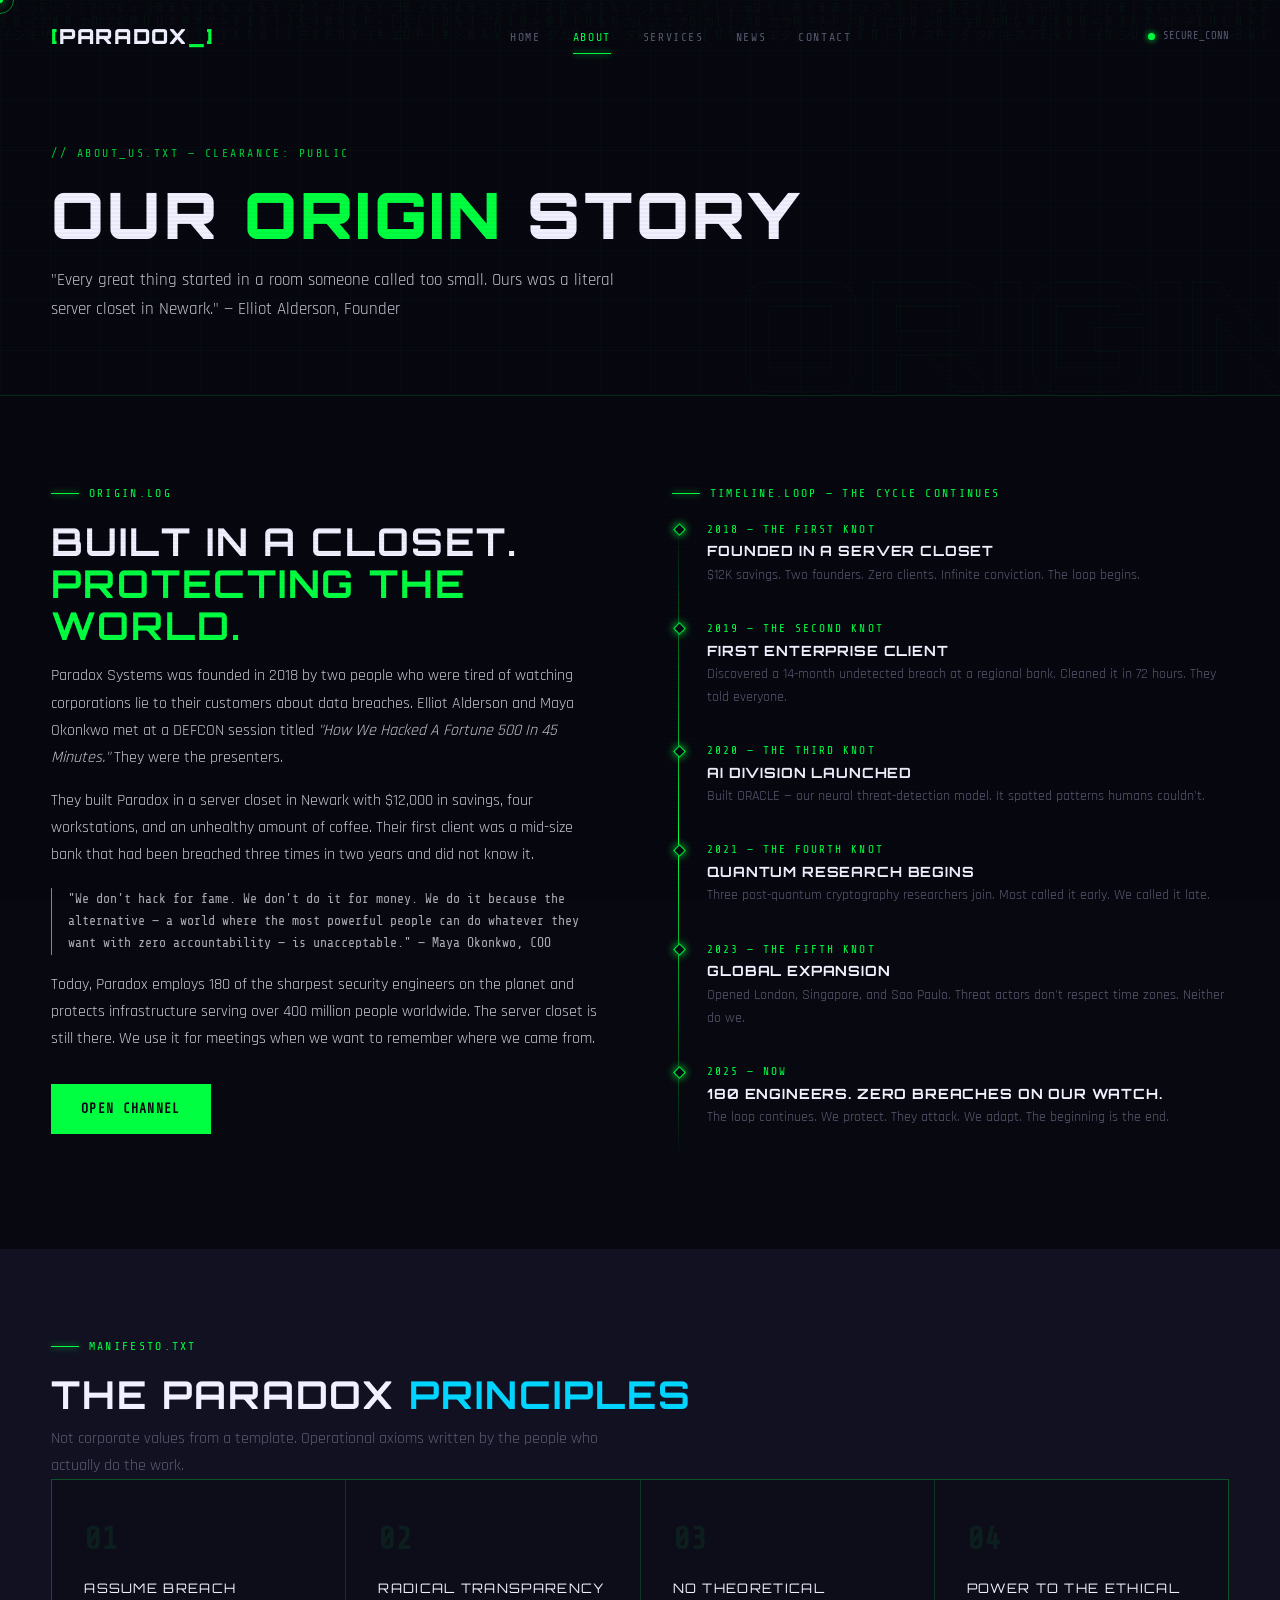
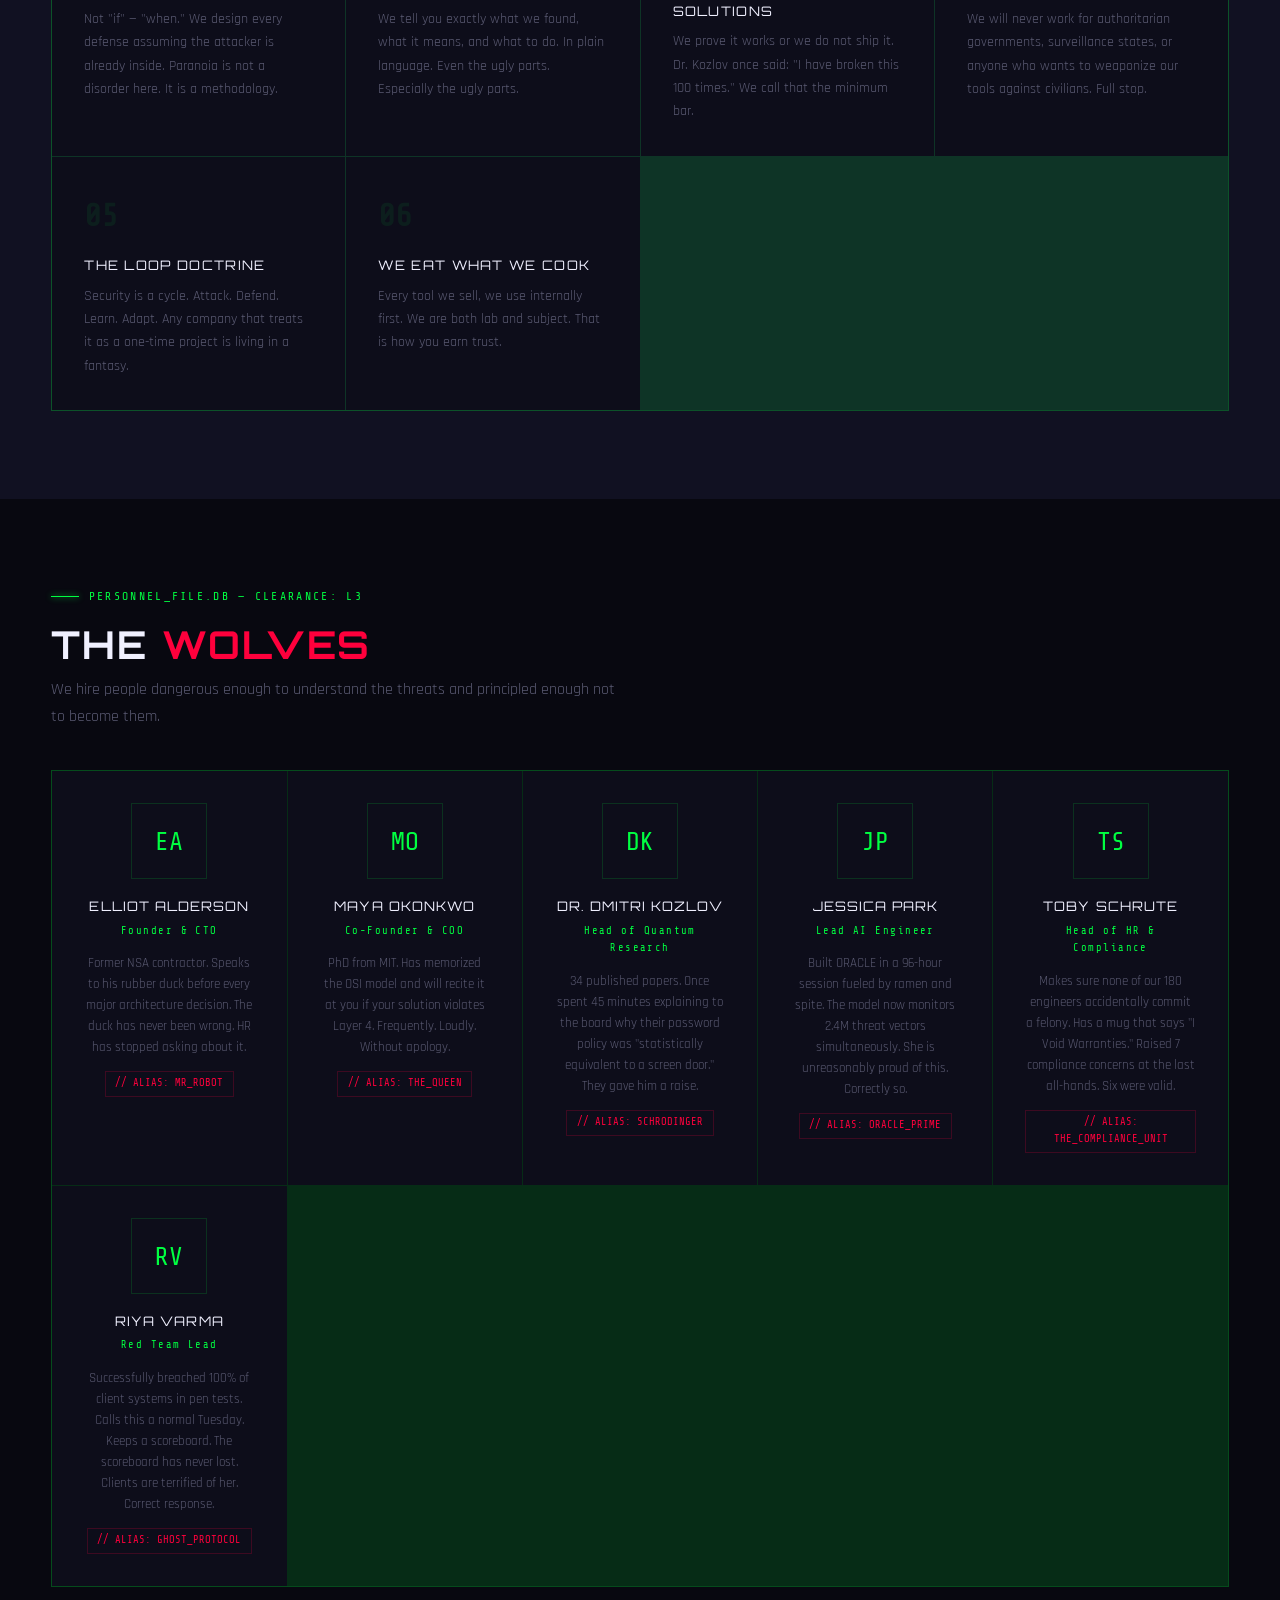
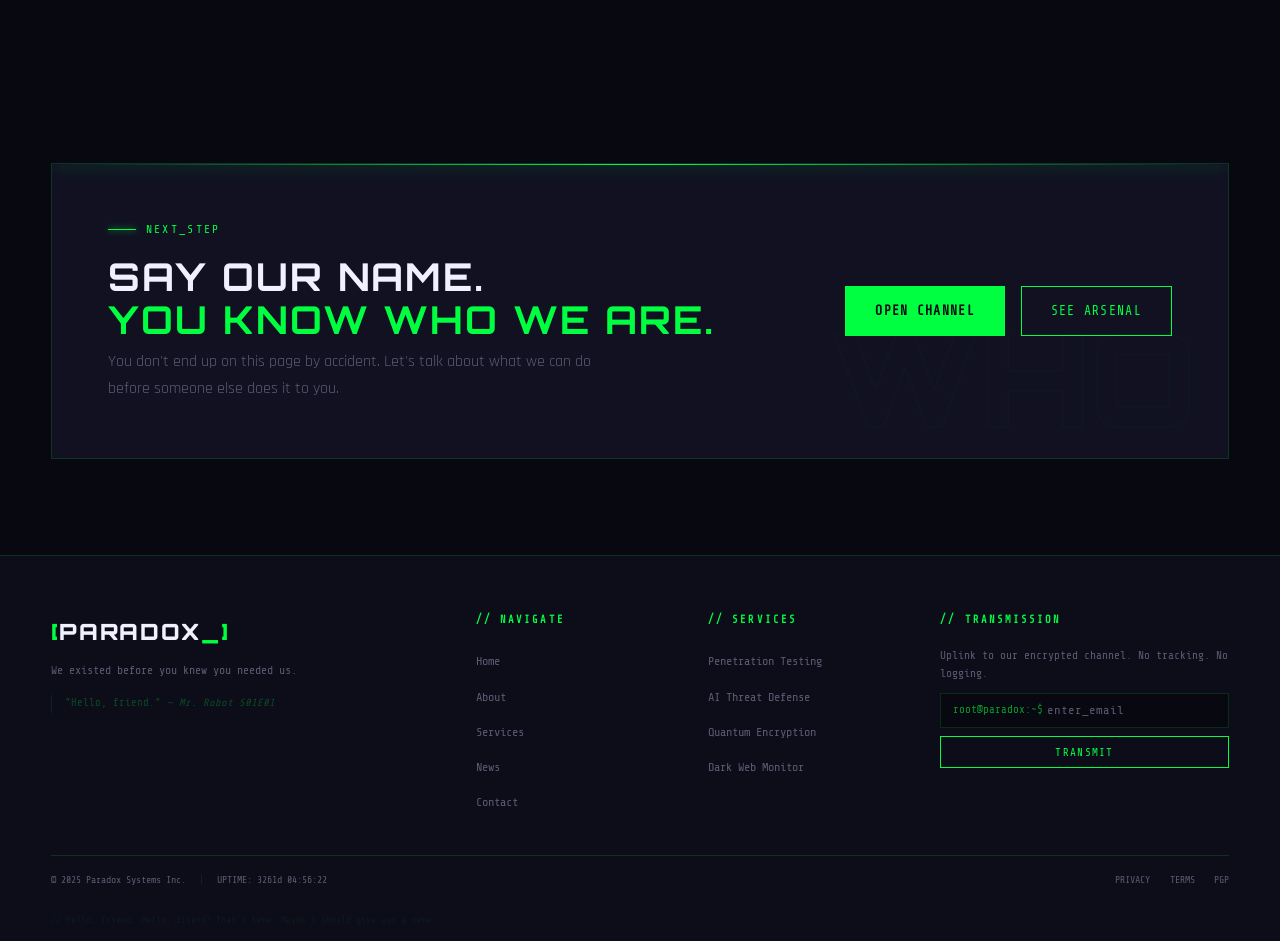
==== about.html @ 67f42bf9 "Paradox Systems website" ====
<!DOCTYPE html>
<html lang="en">
<head>
  <meta charset="UTF-8" />
  <meta name="viewport" content="width=device-width, initial-scale=1.0" />
  <title>About — Paradox Systems</title>
  <meta name="description" content="The story, values, and team behind Paradox Systems. Founded in a server closet. Now protecting the world." />
  <link rel="preconnect" href="https://fonts.googleapis.com" />
  <link href="https://fonts.googleapis.com/css2?family=Orbitron:wght@400;700;900&family=Share+Tech+Mono&family=Rajdhani:wght@300;400;500;600;700&display=swap" rel="stylesheet" />
  <link rel="stylesheet" href="css/style.css" />
  <link rel="icon" type="image/svg+xml" href="data:image/svg+xml,<svg xmlns='http://www.w3.org/2000/svg' viewBox='0 0 100 100'><rect width='100' height='100' fill='%23080810'/><text y='72' x='10' font-size='68' fill='%2300ff41' font-family='monospace'>_</text></svg>" />
</head>
<body>

<div class="scanlines" aria-hidden="true"></div>
<canvas id="matrix-canvas" aria-hidden="true"></canvas>
<div class="cursor-dot" id="cDot"></div>
<div class="cursor-ring" id="cRing"></div>

<nav id="navbar">
  <div class="container nav-wrap">
    <a href="index.html" class="nav-logo"><span class="br">[</span>PARADOX<span class="cur">_</span><span class="br">]</span></a>
    <button class="hamburger" id="ham" aria-label="Toggle nav" aria-expanded="false">
      <span class="ham-line"></span><span class="ham-line"></span><span class="ham-line"></span>
    </button>
    <ul class="nav-links" id="navLinks">
      <li><a href="index.html"    class="nav-link">Home</a></li>
      <li><a href="about.html"    class="nav-link active">About</a></li>
      <li><a href="products.html" class="nav-link">Services</a></li>
      <li><a href="news.html"     class="nav-link">News</a></li>
      <li><a href="contact.php"   class="nav-link">Contact</a></li>
    </ul>
    <div class="nav-status"><span class="status-dot"></span><span id="navStatus">SECURE_CONN</span></div>
  </div>
</nav>

<main>

<!-- PAGE HERO -->
<div class="page-hero" data-bg-text="ORIGIN">
  <div class="grid-bg"></div>
  <div class="container">
    <p class="eyebrow">// ABOUT_US.TXT &mdash; CLEARANCE: PUBLIC</p>
    <h1 style="color:var(--white);">OUR <span style="color:var(--green);">ORIGIN</span> STORY</h1>
    <p class="sub">"Every great thing started in a room someone called too small. Ours was a literal server closet in Newark." &mdash; Elliot Alderson, Founder</p>
  </div>
</div>

<!-- FOUNDING STORY + TIMELINE -->
<section>
  <div class="container">
    <div class="about-split">

      <div class="about-text reveal">
        <div class="section-tag">ORIGIN.LOG</div>
        <h2>Built In A Closet.<br><span style="color:var(--green);">Protecting The World.</span></h2>
        <p>Paradox Systems was founded in 2018 by two people who were tired of watching corporations lie to their customers about data breaches. Elliot Alderson and Maya Okonkwo met at a DEFCON session titled <em>"How We Hacked A Fortune 500 In 45 Minutes."</em> They were the presenters.</p>
        <p>They built Paradox in a server closet in Newark with $12,000 in savings, four workstations, and an unhealthy amount of coffee. Their first client was a mid-size bank that had been breached three times in two years and did not know it.</p>
        <p class="pullquote">"We don't hack for fame. We don't do it for money. We do it because the alternative &mdash; a world where the most powerful people can do whatever they want with zero accountability &mdash; is unacceptable." &mdash; Maya Okonkwo, COO</p>
        <p>Today, Paradox employs 180 of the sharpest security engineers on the planet and protects infrastructure serving over 400 million people worldwide. The server closet is still there. We use it for meetings when we want to remember where we came from.</p>
        <a href="contact.php" class="btn btn-filled" style="margin-top:1rem;">OPEN CHANNEL</a>
      </div>

      <!-- Dark-inspired timeline -->
      <div class="reveal d2">
        <div class="section-tag">TIMELINE.LOOP &mdash; THE CYCLE CONTINUES</div>
        <div class="timeline">
          <div class="tl-item">
            <div class="tl-year">2018 &mdash; THE FIRST KNOT</div>
            <h4>FOUNDED IN A SERVER CLOSET</h4>
            <p>$12K savings. Two founders. Zero clients. Infinite conviction. The loop begins.</p>
          </div>
          <div class="tl-item">
            <div class="tl-year">2019 &mdash; THE SECOND KNOT</div>
            <h4>FIRST ENTERPRISE CLIENT</h4>
            <p>Discovered a 14-month undetected breach at a regional bank. Cleaned it in 72 hours. They told everyone.</p>
          </div>
          <div class="tl-item">
            <div class="tl-year">2020 &mdash; THE THIRD KNOT</div>
            <h4>AI DIVISION LAUNCHED</h4>
            <p>Built ORACLE — our neural threat-detection model. It spotted patterns humans couldn't.</p>
          </div>
          <div class="tl-item">
            <div class="tl-year">2021 &mdash; THE FOURTH KNOT</div>
            <h4>QUANTUM RESEARCH BEGINS</h4>
            <p>Three post-quantum cryptography researchers join. Most called it early. We called it late.</p>
          </div>
          <div class="tl-item">
            <div class="tl-year">2023 &mdash; THE FIFTH KNOT</div>
            <h4>GLOBAL EXPANSION</h4>
            <p>Opened London, Singapore, and Sao Paulo. Threat actors don't respect time zones. Neither do we.</p>
          </div>
          <div class="tl-item">
            <div class="tl-year">2025 &mdash; NOW</div>
            <h4>180 ENGINEERS. ZERO BREACHES ON OUR WATCH.</h4>
            <p>The loop continues. We protect. They attack. We adapt. The beginning is the end.</p>
          </div>
        </div>
      </div>

    </div>
  </div>
</section>

<!-- VALUES / MANIFESTO -->
<section style="background:var(--surface);">
  <div class="container">
    <div class="section-tag reveal">MANIFESTO.TXT</div>
    <h2 class="reveal d1" style="color:var(--white);margin-bottom:.6rem;">The Paradox <span style="color:var(--cyan);">Principles</span></h2>
    <p class="reveal d2" style="color:var(--text-dim);max-width:560px;margin-bottom:0;">Not corporate values from a template. Operational axioms written by the people who actually do the work.</p>
    <div class="vals-grid reveal d2">
      <div class="val-item"><div class="val-num">01</div><div class="val-title">ASSUME BREACH</div><p>Not "if" — "when." We design every defense assuming the attacker is already inside. Paranoia is not a disorder here. It is a methodology.</p></div>
      <div class="val-item"><div class="val-num">02</div><div class="val-title">RADICAL TRANSPARENCY</div><p>We tell you exactly what we found, what it means, and what to do. In plain language. Even the ugly parts. Especially the ugly parts.</p></div>
      <div class="val-item"><div class="val-num">03</div><div class="val-title">NO THEORETICAL SOLUTIONS</div><p>We prove it works or we do not ship it. Dr. Kozlov once said: "I have broken this 100 times." We call that the minimum bar.</p></div>
      <div class="val-item"><div class="val-num">04</div><div class="val-title">POWER TO THE ETHICAL</div><p>We will never work for authoritarian governments, surveillance states, or anyone who wants to weaponize our tools against civilians. Full stop.</p></div>
      <div class="val-item"><div class="val-num">05</div><div class="val-title">THE LOOP DOCTRINE</div><p>Security is a cycle. Attack. Defend. Learn. Adapt. Any company that treats it as a one-time project is living in a fantasy.</p></div>
      <div class="val-item"><div class="val-num">06</div><div class="val-title">WE EAT WHAT WE COOK</div><p>Every tool we sell, we use internally first. We are both lab and subject. That is how you earn trust.</p></div>
    </div>
  </div>
</section>

<!-- TEAM — Big Bang Theory + The Office bios -->
<section>
  <div class="container">
    <div class="section-tag reveal">PERSONNEL_FILE.DB &mdash; CLEARANCE: L3</div>
    <h2 class="reveal d1" style="color:var(--white);margin-bottom:.7rem;">The <span style="color:var(--red);">Wolves</span></h2>
    <p class="reveal d2" style="color:var(--text-dim);max-width:580px;margin-bottom:2.5rem;">We hire people dangerous enough to understand the threats and principled enough not to become them.</p>
    <div class="team-grid reveal d2">
      <div class="team-card">
        <div class="team-av">EA</div>
        <div class="team-name">ELLIOT ALDERSON</div>
        <div class="team-role">Founder &amp; CTO</div>
        <p class="team-bio">Former NSA contractor. Speaks to his rubber duck before every major architecture decision. The duck has never been wrong. HR has stopped asking about it.</p>
        <span class="team-tag">// ALIAS: MR_ROBOT</span>
      </div>
      <div class="team-card">
        <div class="team-av">MO</div>
        <div class="team-name">MAYA OKONKWO</div>
        <div class="team-role">Co-Founder &amp; COO</div>
        <p class="team-bio">PhD from MIT. Has memorized the OSI model and will recite it at you if your solution violates Layer 4. Frequently. Loudly. Without apology.</p>
        <span class="team-tag">// ALIAS: THE_QUEEN</span>
      </div>
      <div class="team-card">
        <div class="team-av">DK</div>
        <div class="team-name">DR. DMITRI KOZLOV</div>
        <div class="team-role">Head of Quantum Research</div>
        <p class="team-bio">34 published papers. Once spent 45 minutes explaining to the board why their password policy was "statistically equivalent to a screen door." They gave him a raise.</p>
        <span class="team-tag">// ALIAS: SCHRODINGER</span>
      </div>
      <div class="team-card">
        <div class="team-av">JP</div>
        <div class="team-name">JESSICA PARK</div>
        <div class="team-role">Lead AI Engineer</div>
        <p class="team-bio">Built ORACLE in a 96-hour session fueled by ramen and spite. The model now monitors 2.4M threat vectors simultaneously. She is unreasonably proud of this. Correctly so.</p>
        <span class="team-tag">// ALIAS: ORACLE_PRIME</span>
      </div>
      <div class="team-card">
        <div class="team-av">TS</div>
        <div class="team-name">TOBY SCHRUTE</div>
        <div class="team-role">Head of HR &amp; Compliance</div>
        <p class="team-bio">Makes sure none of our 180 engineers accidentally commit a felony. Has a mug that says "I Void Warranties." Raised 7 compliance concerns at the last all-hands. Six were valid.</p>
        <span class="team-tag">// ALIAS: THE_COMPLIANCE_UNIT</span>
      </div>
      <div class="team-card">
        <div class="team-av">RV</div>
        <div class="team-name">RIYA VARMA</div>
        <div class="team-role">Red Team Lead</div>
        <p class="team-bio">Successfully breached 100% of client systems in pen tests. Calls this a normal Tuesday. Keeps a scoreboard. The scoreboard has never lost. Clients are terrified of her. Correct response.</p>
        <span class="team-tag">// ALIAS: GHOST_PROTOCOL</span>
      </div>
    </div>
  </div>
</section>

<!-- CTA -->
<section style="padding-bottom:6rem;">
  <div class="container">
    <div class="cta-box reveal" data-code="WHO">
      <div>
        <div class="section-tag">NEXT_STEP</div>
        <h2 style="color:var(--white);">SAY OUR NAME.<br><span style="color:var(--green);">YOU KNOW WHO WE ARE.</span></h2>
        <p>You don't end up on this page by accident. Let's talk about what we can do before someone else does it to you.</p>
      </div>
      <div class="cta-actions">
        <a href="contact.php"   class="btn btn-filled">OPEN CHANNEL</a>
        <a href="products.html" class="btn btn-green">SEE ARSENAL</a>
      </div>
    </div>
  </div>
</section>

</main>

<footer>
  <div class="container">
    <div class="footer-grid">
      <div>
        <div class="footer-logo"><span class="br">[</span>PARADOX<span class="cur">_</span><span class="br">]</span></div>
        <p class="footer-tagline">We existed before you knew you needed us.</p>
        <p class="footer-quote">"Hello, friend." <em>— Mr. Robot S01E01</em></p>
      </div>
      <div class="f-col"><h5>// Navigate</h5><ul><li><a href="index.html">Home</a></li><li><a href="about.html">About</a></li><li><a href="products.html">Services</a></li><li><a href="news.html">News</a></li><li><a href="contact.php">Contact</a></li></ul></div>
      <div class="f-col"><h5>// Services</h5><ul><li><a href="products.html">Penetration Testing</a></li><li><a href="products.html">AI Threat Defense</a></li><li><a href="products.html">Quantum Encryption</a></li><li><a href="products.html">Dark Web Monitor</a></li></ul></div>
      <div class="f-col">
        <h5>// Transmission</h5>
        <p class="f-sub">Uplink to our encrypted channel. No tracking. No logging.</p>
        <div class="f-email-row">
          <div class="f-input-wrap"><span class="f-prefix">root@paradox:~$</span><input type="email" placeholder="enter_email" aria-label="Newsletter" /></div>
          <button class="f-btn" type="button">TRANSMIT</button>
        </div>
      </div>
    </div>
    <div class="footer-bottom">
      <div class="f-copy"><span>&copy; 2025 Paradox Systems Inc.</span><span class="f-sep">|</span><span id="uptime">UPTIME: CALCULATING...</span></div>
      <div class="f-links"><a href="#">PRIVACY</a><a href="#">TERMS</a><a href="#">PGP</a></div>
    </div>
    <div class="f-easter" id="easter">// Hello, friend. Hello, friend? That's lame. Maybe I should give you a name.</div>
  </div>
</footer>

<script src="js/main.js" defer></script>
</body>
</html>
---- css/style.css ----
/* ============================================================
   PARADOX SYSTEMS - Dark Terminal Theme
   ============================================================ */

@import url('https://fonts.googleapis.com/css2?family=Orbitron:wght@400;700;900&family=Share+Tech+Mono&family=Rajdhani:wght@300;400;500;600;700&display=swap');

:root {
  --bg:        #080810;
  --bg2:       #0d0d1a;
  --surface:   #111122;
  --border:    rgba(0,255,65,0.15);
  --green:     #00ff41;
  --green-dim: rgba(0,255,65,0.12);
  --cyan:      #00d4ff;
  --red:       #ff003c;
  --gold:      #ffd700;
  --text:      #c8c8d4;
  --text-dim:  #5a5a72;
  --white:     #f0f0ff;
  --font-head: 'Orbitron', monospace;
  --font-mono: 'Share Tech Mono', monospace;
  --font-body: 'Rajdhani', sans-serif;
  --trans: 0.3s ease;
}

*, *::before, *::after { box-sizing: border-box; margin: 0; padding: 0; }
html { scroll-behavior: smooth; }

body {
  font-family: var(--font-body);
  background: var(--bg);
  color: var(--text);
  line-height: 1.7;
  overflow-x: hidden;
  cursor: none;
}

a { color: inherit; text-decoration: none; }
ul { list-style: none; }
img { display: block; max-width: 100%; }

/* ── CUSTOM CURSOR ── */
.cursor-dot {
  position: fixed; width: 6px; height: 6px;
  background: var(--green); border-radius: 50%;
  pointer-events: none; z-index: 9999;
  transform: translate(-50%,-50%);
  box-shadow: 0 0 10px var(--green);
  transition: opacity 0.2s;
}
.cursor-ring {
  position: fixed; width: 28px; height: 28px;
  border: 1px solid rgba(0,255,65,0.5);
  border-radius: 50%; pointer-events: none; z-index: 9998;
  transform: translate(-50%,-50%);
  transition: width 0.2s, height 0.2s;
}
@media (max-width: 768px) {
  body { cursor: auto; }
  .cursor-dot, .cursor-ring { display: none; }
}

/* ── MATRIX CANVAS ── */
#matrix-canvas {
  position: fixed; inset: 0;
  z-index: 0; opacity: 0.04;
  pointer-events: none;
}

/* ── SCANLINES ── */
.scanlines {
  position: fixed; inset: 0; z-index: 9990;
  pointer-events: none;
  background: repeating-linear-gradient(
    0deg, transparent, transparent 2px,
    rgba(0,0,0,0.03) 2px, rgba(0,0,0,0.03) 4px
  );
}

/* ── ALL CONTENT ABOVE CANVAS ── */
nav, main, footer { position: relative; z-index: 1; }

/* ── TYPOGRAPHY ── */
h1, h2, h3, h4 { font-family: var(--font-head); text-transform: uppercase; line-height: 1.1; letter-spacing: 0.05em; }
h1 { font-size: clamp(2rem, 5vw, 4.2rem); font-weight: 900; }
h2 { font-size: clamp(1.5rem, 3vw, 2.6rem); font-weight: 700; }
h3 { font-size: clamp(1rem, 2vw, 1.5rem); font-weight: 600; }

.mono { font-family: var(--font-mono); }

/* ── UTILITY ── */
.container { width: min(1180px, 92%); margin: 0 auto; }

.section-tag {
  font-family: var(--font-mono); font-size: 0.72rem;
  color: var(--green); letter-spacing: 0.2em;
  display: flex; align-items: center; gap: 0.6rem;
  margin-bottom: 1rem;
}
.section-tag::before {
  content: ''; display: inline-block;
  width: 28px; height: 1px;
  background: var(--green); box-shadow: 0 0 6px var(--green);
}

.reveal { opacity: 0; transform: translateY(28px); transition: opacity 0.6s ease, transform 0.6s ease; }
.reveal.show { opacity: 1; transform: translateY(0); }
.d1 { transition-delay: 0.1s; }
.d2 { transition-delay: 0.2s; }
.d3 { transition-delay: 0.3s; }
.d4 { transition-delay: 0.4s; }

.blink { animation: blink 1s step-end infinite; }
@keyframes blink { 0%,100%{opacity:1} 50%{opacity:0} }

/* ── BUTTONS ── */
.btn {
  display: inline-flex; align-items: center; gap: 0.5rem;
  font-family: var(--font-mono); font-size: 0.82rem;
  letter-spacing: 0.1em; text-transform: uppercase;
  padding: 0.8rem 1.8rem; border: 1px solid;
  cursor: none; transition: var(--trans); position: relative;
}
.btn-green { color: var(--green); border-color: var(--green); }
.btn-green:hover { background: var(--green-dim); box-shadow: 0 0 20px rgba(0,255,65,0.2); }
.btn-filled { background: var(--green); color: var(--bg); border-color: var(--green); font-weight: 700; }
.btn-filled:hover { background: transparent; color: var(--green); box-shadow: 0 0 20px rgba(0,255,65,0.3); }
.btn-red { color: var(--red); border-color: var(--red); }
.btn-red:hover { background: rgba(255,0,60,0.08); box-shadow: 0 0 20px rgba(255,0,60,0.2); }
.btn-ghost { color: var(--text); border-color: rgba(255,255,255,0.15); }
.btn-ghost:hover { border-color: var(--text); color: var(--white); }

/* ── CARDS ── */
.card {
  background: var(--surface); border: 1px solid var(--border);
  transition: border-color var(--trans), transform var(--trans), box-shadow var(--trans);
  position: relative;
}
.card::before {
  content: ''; position: absolute; top: 0; left: 0; right: 0; height: 1px;
  background: var(--green); opacity: 0; transition: opacity var(--trans);
  box-shadow: 0 0 10px var(--green);
}
.card:hover { border-color: rgba(0,255,65,0.35); transform: translateY(-3px); box-shadow: 0 0 25px rgba(0,255,65,0.07); }
.card:hover::before { opacity: 1; }

/* ── TERMINAL BOX ── */
.terminal {
  background: var(--bg2); border: 1px solid var(--border);
  font-family: var(--font-mono); padding: 1.4rem;
}
.terminal-bar {
  display: flex; align-items: center; gap: 0.5rem;
  padding-bottom: 0.8rem; margin-bottom: 0.8rem;
  border-bottom: 1px solid var(--border);
}
.t-dot { width: 10px; height: 10px; border-radius: 50%; }
.t-dot.r { background: #ff5f56; }
.t-dot.y { background: #ffbd2e; }
.t-dot.g { background: #27c93f; }
.t-title { font-size: 0.7rem; color: var(--text-dim); letter-spacing: 0.12em; margin-left: 0.3rem; }
.t-line { display: flex; gap: 0.5rem; margin-bottom: 0.35rem; font-size: 0.78rem; line-height: 1.5; }
.t-prompt { color: var(--green); flex-shrink: 0; }
.t-cmd { color: var(--cyan); }
.t-out { color: var(--text-dim); }
.t-ok  { color: var(--green); }
.t-err { color: var(--red); }

/* ============================================================
   NAVIGATION
   ============================================================ */
#navbar {
  position: fixed; top: 0; left: 0; right: 0; z-index: 1000;
  padding: 1.2rem 0;
  transition: background var(--trans), border-color var(--trans), padding var(--trans);
  border-bottom: 1px solid transparent;
}
#navbar.scrolled {
  background: rgba(8,8,16,0.96); backdrop-filter: blur(14px);
  border-bottom-color: var(--border); padding: 0.75rem 0;
}

.nav-wrap {
  display: flex; align-items: center;
  justify-content: space-between; gap: 1.5rem;
}

.nav-logo {
  font-family: var(--font-head); font-size: 1.3rem;
  font-weight: 900; color: var(--white); letter-spacing: 0.08em;
  flex-shrink: 0;
}
.nav-logo .br { color: var(--green); }
.nav-logo .cur { color: var(--green); animation: blink 1s step-end infinite; }

.nav-links {
  display: flex; align-items: center; gap: 0;
}
.nav-link {
  font-family: var(--font-mono); font-size: 0.72rem;
  color: var(--text-dim); padding: 0.5rem 1rem;
  letter-spacing: 0.14em; text-transform: uppercase;
  transition: color var(--trans); position: relative;
}
.nav-link:hover, .nav-link.active { color: var(--green); }
.nav-link.active::after {
  content: ''; position: absolute; bottom: -2px; left: 1rem; right: 1rem;
  height: 1px; background: var(--green); box-shadow: 0 0 6px var(--green);
}

.nav-status {
  display: flex; align-items: center; gap: 0.5rem;
  font-family: var(--font-mono); font-size: 0.65rem; color: var(--text-dim);
}
.status-dot {
  width: 7px; height: 7px; border-radius: 50%;
  background: var(--green); box-shadow: 0 0 6px var(--green);
  animation: pulse 2s ease-in-out infinite;
}
@keyframes pulse { 0%,100%{ opacity:1; } 50%{ opacity:0.3; } }

.hamburger {
  display: none; flex-direction: column; gap: 5px;
  background: none; border: none; cursor: pointer; padding: 4px;
}
.ham-line { display: block; width: 22px; height: 1px; background: var(--green); }

@media (max-width: 860px) {
  .hamburger { display: flex; }
  .nav-status { display: none; }
  .nav-links {
    display: none; position: absolute; top: 100%; left: 0; right: 0;
    flex-direction: column; align-items: flex-start;
    background: rgba(8,8,16,0.98);
    border-bottom: 1px solid var(--border); padding: 0.5rem 0 1rem;
  }
  .nav-links.open { display: flex; }
  .nav-link { padding: 0.85rem 5%; width: 100%; }
}

/* ============================================================
   PAGE HERO (inner pages)
   ============================================================ */
.page-hero {
  padding: 9rem 0 4.5rem; position: relative;
  border-bottom: 1px solid var(--border);
  overflow: hidden;
}
.page-hero::after {
  content: attr(data-bg-text);
  position: absolute; right: -2rem; bottom: -1rem;
  font-family: var(--font-head); font-size: 12vw; font-weight: 900;
  color: transparent; -webkit-text-stroke: 1px rgba(0,255,65,0.04);
  pointer-events: none; line-height: 1; white-space: nowrap;
}
.page-hero .eyebrow {
  font-family: var(--font-mono); font-size: 0.72rem;
  color: var(--green); letter-spacing: 0.22em;
  margin-bottom: 1rem; opacity: 0.8;
}
.page-hero h1 { color: var(--white); margin-bottom: 1rem; }
.page-hero .sub { color: var(--text); max-width: 580px; font-size: 1.05rem; }

/* Grid background for pages */
.grid-bg {
  position: absolute; inset: 0;
  background-image:
    linear-gradient(rgba(0,255,65,0.025) 1px, transparent 1px),
    linear-gradient(90deg, rgba(0,255,65,0.025) 1px, transparent 1px);
  background-size: 50px 50px;
  pointer-events: none; z-index: 0;
}
.page-hero .container { position: relative; z-index: 1; }

section { padding: 5.5rem 0; }

/* ============================================================
   HOME HERO
   ============================================================ */
.home-hero {
  min-height: 100vh; display: flex; align-items: center;
  position: relative; overflow: hidden; padding-top: 80px;
}
.home-hero .grid-bg {
  animation: grid-move 25s linear infinite;
}
@keyframes grid-move { from { transform: translateY(0); } to { transform: translateY(50px); } }
.home-hero .vignette {
  position: absolute; inset: 0;
  background: radial-gradient(ellipse at 65% 50%, transparent 35%, var(--bg) 80%);
  z-index: 0;
}
.hero-content { position: relative; z-index: 1; max-width: 760px; }

.hero-prompt {
  font-family: var(--font-mono); font-size: 0.82rem;
  color: var(--text-dim); margin-bottom: 1.6rem;
  display: flex; flex-wrap: wrap; gap: 0.3rem; align-items: center;
}
.hero-prompt .u { color: var(--cyan); }
.hero-prompt .h { color: #7b2fff; }
.hero-prompt .d { color: var(--gold); }
.hero-prompt .cmd { color: var(--green); }

.hero-h1 { color: var(--white); margin-bottom: 1.2rem; }
.hero-h1 .green { color: var(--green); text-shadow: 0 0 30px rgba(0,255,65,0.3); }
.hero-h1 .red   { color: var(--red);   text-shadow: 0 0 30px rgba(255,0,60,0.3); }

.hero-sub {
  font-size: 1.1rem; color: var(--text); max-width: 560px;
  margin-bottom: 2.2rem; line-height: 1.75;
}
.hero-actions { display: flex; gap: 1rem; flex-wrap: wrap; margin-bottom: 2.5rem; }

/* Stats strip below hero actions */
.hero-stats {
  display: grid; grid-template-columns: repeat(4,1fr);
  gap: 1px; background: var(--border);
  border: 1px solid var(--border); max-width: 500px;
}
.h-stat {
  background: var(--bg2); padding: 1rem; text-align: center;
}
.h-stat .num {
  font-family: var(--font-mono); font-size: 1.6rem;
  color: var(--green); display: block;
  text-shadow: 0 0 15px rgba(0,255,65,0.3);
}
.h-stat .lbl { font-size: 0.65rem; color: var(--text-dim); letter-spacing: 0.1em; text-transform: uppercase; margin-top: 0.2rem; }

.scroll-hint {
  position: absolute; bottom: 2rem; left: 50%;
  transform: translateX(-50%); z-index: 1;
  font-family: var(--font-mono); font-size: 0.62rem; color: var(--text-dim);
  letter-spacing: 0.18em; display: flex; flex-direction: column; align-items: center; gap: 0.4rem;
  animation: bob 2.5s ease-in-out infinite;
}
.scroll-hint svg { width: 14px; opacity: 0.3; }
@keyframes bob { 0%,100%{ transform: translateX(-50%) translateY(0); } 50%{ transform: translateX(-50%) translateY(8px); } }

/* ── MARQUEE STRIP ── */
.marquee-strip {
  background: var(--surface); border-top: 1px solid var(--border);
  border-bottom: 1px solid var(--border); padding: 0.9rem 0; overflow: hidden;
}
.marquee-track {
  display: flex; gap: 3rem; animation: marquee 22s linear infinite; white-space: nowrap;
}
.m-item { font-family: var(--font-mono); font-size: 0.68rem; color: var(--text-dim); letter-spacing: 0.18em; flex-shrink: 0; }
.m-dot  { color: var(--gold); opacity: 0.4; flex-shrink: 0; }
@keyframes marquee { from { transform: translateX(0); } to { transform: translateX(-50%); } }

/* ── FEATURE GRID ── */
.feat-grid {
  display: grid; grid-template-columns: repeat(auto-fill, minmax(280px,1fr));
  gap: 1px; background: var(--border); border: 1px solid var(--border);
}
.feat-item {
  background: var(--bg2); padding: 2rem;
  transition: background var(--trans);
}
.feat-item:hover { background: var(--surface); }
.feat-num { font-family: var(--font-mono); font-size: 1.4rem; color: var(--green); margin-bottom: 1rem; }
.feat-item h3 { font-size: 0.9rem; color: var(--white); margin-bottom: 0.6rem; }
.feat-item p  { font-size: 0.88rem; color: var(--text-dim); line-height: 1.65; }
.feat-more {
  display: inline-flex; align-items: center; gap: 0.3rem;
  margin-top: 1rem; font-family: var(--font-mono); font-size: 0.7rem;
  color: var(--green); letter-spacing: 0.1em; text-transform: uppercase;
  transition: gap var(--trans);
}
.feat-item:hover .feat-more { gap: 0.6rem; }
.feat-more::after { content: '>>'; }

/* ── NUMBERS STRIP ── */
.nums-strip {
  display: grid; grid-template-columns: repeat(4,1fr);
  gap: 1px; background: var(--border); border: 1px solid var(--border);
}
.num-item { background: var(--bg2); padding: 1.8rem; text-align: center; }
.num-item .big { font-family: var(--font-mono); font-size: 2.2rem; display: block; }
.num-item .lbl { font-size: 0.7rem; color: var(--text-dim); letter-spacing: 0.1em; text-transform: uppercase; margin-top: 0.3rem; }

/* ── CTA BOX ── */
.cta-box {
  background: var(--surface); border: 1px solid var(--border);
  padding: 3.5rem; display: flex; align-items: center;
  justify-content: space-between; gap: 2rem;
  position: relative; overflow: hidden;
}
.cta-box::before {
  content: ''; position: absolute; top: 0; left: 0; right: 0; height: 1px;
  background: linear-gradient(90deg, transparent, var(--green), transparent);
  box-shadow: 0 0 16px var(--green);
}
.cta-box::after {
  content: attr(data-code);
  position: absolute; right: 2rem; bottom: 1rem;
  font-family: var(--font-head); font-size: 8rem; font-weight: 900;
  color: transparent; -webkit-text-stroke: 1px rgba(0,255,65,0.04);
  pointer-events: none; line-height: 1;
}
.cta-box h2 { color: var(--white); margin-bottom: 0.5rem; }
.cta-box p  { color: var(--text-dim); max-width: 500px; }
.cta-actions { display: flex; gap: 1rem; flex-wrap: wrap; flex-shrink: 0; }

/* ============================================================
   ABOUT PAGE
   ============================================================ */
.about-split { display: grid; grid-template-columns: 1fr 1fr; gap: 4rem; align-items: start; }
.about-text h2 { color: var(--white); margin-bottom: 1rem; }
.about-text p  { color: var(--text); margin-bottom: 1rem; }
.pullquote {
  font-family: var(--font-mono); font-size: 0.82rem;
  color: var(--green); border-left: 1px solid var(--green);
  padding-left: 1rem; margin: 1.2rem 0; line-height: 1.7; opacity: 0.85;
}

/* Timeline */
.timeline { padding-left: 2.2rem; position: relative; }
.timeline::before {
  content: ''; position: absolute; left: 6px; top: 0; bottom: 0;
  width: 1px; background: linear-gradient(to bottom, transparent, var(--green), transparent);
}
.tl-item { padding-bottom: 2rem; position: relative; }
.tl-item::before {
  content: ''; position: absolute; left: -2rem; top: 0.35rem;
  width: 9px; height: 9px; border: 1px solid var(--green);
  transform: rotate(45deg); background: var(--bg); box-shadow: 0 0 8px var(--green);
}
.tl-year  { font-family: var(--font-mono); font-size: 0.7rem; color: var(--green); letter-spacing: 0.18em; margin-bottom: 0.3rem; }
.tl-item h4 { color: var(--white); font-size: 0.88rem; letter-spacing: 0.06em; margin-bottom: 0.3rem; }
.tl-item p  { color: var(--text-dim); font-size: 0.85rem; }

/* Values grid */
.vals-grid {
  display: grid; grid-template-columns: repeat(auto-fill, minmax(240px,1fr));
  gap: 1px; background: var(--border); border: 1px solid var(--border);
}
.val-item { background: var(--bg2); padding: 2rem; transition: background var(--trans); }
.val-item:hover { background: var(--surface); }
.val-num  { font-family: var(--font-mono); font-size: 2rem; color: rgba(0,255,65,0.07); font-weight: 900; margin-bottom: 0.7rem; }
.val-title { font-family: var(--font-head); font-size: 0.82rem; color: var(--white); letter-spacing: 0.1em; margin-bottom: 0.5rem; text-transform: uppercase; }
.val-item p { font-size: 0.86rem; color: var(--text-dim); }

/* Team grid */
.team-grid { display: grid; grid-template-columns: repeat(auto-fill, minmax(230px,1fr)); gap: 1px; background: var(--border); border: 1px solid var(--border); }
.team-card { background: var(--bg2); padding: 2rem; text-align: center; transition: background var(--trans); }
.team-card:hover { background: var(--surface); }
.team-av {
  width: 76px; height: 76px; margin: 0 auto 1rem;
  border: 1px solid var(--border); display: flex; align-items: center; justify-content: center;
  font-family: var(--font-mono); font-size: 1.6rem; color: var(--green);
}
.team-name { font-family: var(--font-head); font-size: 0.82rem; color: var(--white); letter-spacing: 0.08em; }
.team-role { font-family: var(--font-mono); font-size: 0.65rem; color: var(--green); letter-spacing: 0.14em; margin: 0.3rem 0 0.8rem; }
.team-bio  { font-size: 0.82rem; color: var(--text-dim); line-height: 1.6; }
.team-tag  { display: inline-block; margin-top: 0.8rem; font-family: var(--font-mono); font-size: 0.65rem; color: var(--red); border: 1px solid rgba(255,0,60,0.2); padding: 0.2rem 0.6rem; }

/* ============================================================
   PRODUCTS / SERVICES PAGE
   ============================================================ */
.prod-grid {
  display: grid; grid-template-columns: repeat(auto-fill, minmax(340px,1fr));
  gap: 1px; background: var(--border); border: 1px solid var(--border);
}
.prod-card { background: var(--bg2); padding: 2.2rem; display: flex; flex-direction: column; transition: background var(--trans); }
.prod-card:hover { background: var(--surface); }
.pc-top { display: flex; align-items: flex-start; justify-content: space-between; margin-bottom: 1.2rem; }
.pc-icon { font-family: var(--font-mono); font-size: 1.7rem; color: var(--cyan); }
.pc-tag  { font-family: var(--font-mono); font-size: 0.6rem; letter-spacing: 0.12em; padding: 0.2rem 0.6rem; border: 1px solid; }
.pc-tag.green  { color: var(--green); border-color: rgba(0,255,65,0.3); }
.pc-tag.cyan   { color: var(--cyan);  border-color: rgba(0,212,255,0.3); }
.pc-tag.gold   { color: var(--gold);  border-color: rgba(255,215,0,0.3); }
.pc-tag.red    { color: var(--red);   border-color: rgba(255,0,60,0.3); }

.pc-title { font-family: var(--font-head); font-size: 1rem; color: var(--white); letter-spacing: 0.07em; margin-bottom: 0.7rem; text-transform: uppercase; }
.pc-desc  { font-size: 0.88rem; color: var(--text-dim); flex: 1; line-height: 1.65; margin-bottom: 1.4rem; }
.pc-feats { border-top: 1px solid var(--border); padding-top: 1rem; display: flex; flex-direction: column; gap: 0.4rem; }
.pc-feat  { font-family: var(--font-mono); font-size: 0.7rem; color: var(--text-dim); display: flex; align-items: center; gap: 0.5rem; }
.pc-feat::before { content: '>'; color: var(--green); }

/* Pricing */
.pricing-grid { display: grid; grid-template-columns: repeat(3,1fr); gap: 1px; background: var(--border); border: 1px solid var(--border); }
.price-card { background: var(--bg2); padding: 2.5rem 2rem; text-align: center; display: flex; flex-direction: column; transition: background var(--trans); }
.price-card.hot { background: var(--surface); border-top: 2px solid var(--green); }
.price-card:hover { background: var(--surface); }
.price-tier  { font-family: var(--font-mono); font-size: 0.68rem; color: var(--green); letter-spacing: 0.2em; margin-bottom: 0.5rem; }
.price-card h3 { font-size: 1.2rem; color: var(--white); margin-bottom: 1rem; }
.price-amt {
  font-family: var(--font-mono); font-size: 2.4rem; color: var(--green);
  display: flex; align-items: flex-start; justify-content: center; gap: 0.2rem;
  margin-bottom: 1.5rem; text-shadow: 0 0 16px rgba(0,255,65,0.25);
}
.price-amt .cur { font-size: 1rem; margin-top: 0.35rem; }
.price-amt .mo  { font-size: 0.75rem; color: var(--text-dim); align-self: flex-end; margin-bottom: 0.2rem; }
.price-feats { list-style: none; flex: 1; text-align: left; margin-bottom: 2rem; display: flex; flex-direction: column; gap: 0.6rem; }
.price-feats li { font-family: var(--font-mono); font-size: 0.72rem; color: var(--text-dim); display: flex; align-items: center; gap: 0.5rem; }
.price-feats li::before { content: 'v'; color: var(--green); font-family: monospace; }
.price-feats li.off { opacity: 0.3; }
.price-feats li.off::before { content: 'x'; color: var(--red); }

/* ============================================================
   NEWS PAGE
   ============================================================ */
.news-ticker { background: var(--red); padding: 0.45rem 0; overflow: hidden; }
.ticker-track { display: flex; gap: 3.5rem; animation: marquee 18s linear infinite; white-space: nowrap; }
.tick-item { font-family: var(--font-mono); font-size: 0.7rem; color: white; letter-spacing: 0.12em; flex-shrink: 0; }
.tick-sep  { color: rgba(255,255,255,0.3); flex-shrink: 0; }

.news-filters { display: flex; flex-wrap: wrap; gap: 0.6rem; margin-bottom: 2.5rem; }
.nf-btn {
  font-family: var(--font-mono); font-size: 0.66rem; letter-spacing: 0.14em;
  text-transform: uppercase; padding: 0.3rem 0.9rem;
  border: 1px solid var(--border); background: transparent; color: var(--text-dim);
  cursor: pointer; transition: var(--trans);
}
.nf-btn:hover, .nf-btn.active { border-color: var(--green); color: var(--green); }

.news-top { display: grid; grid-template-columns: 1.7fr 1fr; gap: 1px; background: var(--border); border: 1px solid var(--border); margin-bottom: 1px; }
.news-feat { background: var(--bg2); padding: 2.2rem; transition: background var(--trans); cursor: default; }
.news-feat:hover { background: var(--surface); }
.news-side { background: var(--bg2); display: flex; flex-direction: column; }
.news-mini { padding: 1.4rem; border-bottom: 1px solid var(--border); flex: 1; transition: background var(--trans); cursor: default; }
.news-mini:last-child { border-bottom: none; }
.news-mini:hover { background: var(--surface); }

.news-grid3 { display: grid; grid-template-columns: repeat(3,1fr); gap: 1px; background: var(--border); border: 1px solid var(--border); }
.news-card { background: var(--bg2); padding: 1.8rem; display: flex; flex-direction: column; gap: 0.5rem; transition: background var(--trans); cursor: default; }
.news-card:hover { background: var(--surface); }

/* Shared news elements */
.n-cat  { font-family: var(--font-mono); font-size: 0.6rem; letter-spacing: 0.16em; text-transform: uppercase; padding: 0.18rem 0.5rem; border: 1px solid; display: inline-flex; width: fit-content; }
.n-cat.breach { color: var(--red);   border-color: rgba(255,0,60,0.3); }
.n-cat.ai     { color: var(--cyan);  border-color: rgba(0,212,255,0.3); }
.n-cat.crypto { color: var(--gold);  border-color: rgba(255,215,0,0.3); }
.n-cat.corp   { color: #9b7ff5;      border-color: rgba(155,127,245,0.3); }
.n-cat.field  { color: var(--green); border-color: rgba(0,255,65,0.3); }
.n-cat.office { color: var(--text);  border-color: var(--border); }

.n-date  { font-family: var(--font-mono); font-size: 0.64rem; color: var(--text-dim); letter-spacing: 0.08em; }
.n-title { font-family: var(--font-head); font-size: 0.95rem; color: var(--white); letter-spacing: 0.04em; line-height: 1.3; text-transform: uppercase; }
.n-title.lg { font-size: 1.35rem; }
.n-excerpt { font-size: 0.87rem; color: var(--text-dim); line-height: 1.65; flex: 1; }
.n-read {
  font-family: var(--font-mono); font-size: 0.65rem; color: var(--green);
  letter-spacing: 0.1em; display: flex; align-items: center; gap: 0.3rem;
  margin-top: auto; padding-top: 0.9rem; border-top: 1px solid var(--border);
  text-transform: uppercase; transition: gap var(--trans);
}
.n-read::after { content: '>>'; }
.news-feat:hover .n-read,
.news-mini:hover .n-read,
.news-card:hover .n-read { gap: 0.6rem; }

/* ============================================================
   CONTACT PAGE
   ============================================================ */
.contact-grid { display: grid; grid-template-columns: 1fr 1.2fr; gap: 3.5rem; align-items: start; }

/* Person contact card list */
.person-list {
  display: grid;
  grid-template-columns: 1fr 1fr;
  gap: 1px;
  background: var(--border);
  border: 1px solid var(--border);
}
.person-card {
  background: var(--bg2);
  padding: 1.4rem 1.5rem;
  transition: background var(--trans);
  position: relative;
}
.person-card::before {
  content: '';
  position: absolute;
  top: 0; left: 0; right: 0;
  height: 1px;
  background: var(--green);
  opacity: 0;
  transition: opacity var(--trans);
  box-shadow: 0 0 8px var(--green);
}
.person-card:hover { background: var(--surface); }
.person-card:hover::before { opacity: 1; }

.pc-initials {
  width: 40px; height: 40px;
  border: 1px solid var(--border);
  display: flex; align-items: center; justify-content: center;
  font-family: var(--font-mono); font-size: 0.82rem;
  color: var(--green); margin-bottom: 0.9rem;
  flex-shrink: 0;
}
.pc-person-name {
  font-family: var(--font-head);
  font-size: 0.82rem; color: var(--white);
  letter-spacing: 0.05em; text-transform: uppercase;
  margin-bottom: 0.15rem; line-height: 1.2;
}
.pc-role {
  font-family: var(--font-mono);
  font-size: 0.64rem; color: var(--green);
  letter-spacing: 0.1em; margin-bottom: 0.8rem;
  opacity: 0.8;
}
.pc-alias {
  display: inline-block;
  font-family: var(--font-mono); font-size: 0.58rem;
  color: var(--red); border: 1px solid rgba(255,0,60,0.25);
  padding: 0.12rem 0.5rem; letter-spacing: 0.08em;
  margin-bottom: 0.9rem;
}
.pc-row {
  display: flex; align-items: flex-start; gap: 0.5rem;
  font-family: var(--font-mono); font-size: 0.7rem;
  color: var(--text-dim); margin-bottom: 0.4rem;
}
.pc-key { color: var(--cyan); min-width: 60px; opacity: 0.7; flex-shrink: 0; }
.pc-val a { color: var(--green); transition: text-shadow var(--trans); }
.pc-val a:hover { text-shadow: 0 0 8px var(--green); }

/* Keep old names as aliases so nothing else breaks */
.office-list { display: flex; flex-direction: column; gap: 1px; background: var(--border); border: 1px solid var(--border); }
.office-card { background: var(--bg2); padding: 1.6rem; transition: background var(--trans); }
.office-card:hover { background: var(--surface); }
.oc-name  { font-family: var(--font-head); font-size: 0.85rem; color: var(--white); letter-spacing: 0.07em; margin-bottom: 0.3rem; text-transform: uppercase; }
.oc-row   { display: flex; align-items: flex-start; gap: 0.6rem; margin-bottom: 0.5rem; font-family: var(--font-mono); font-size: 0.75rem; color: var(--text-dim); }
.oc-key   { color: var(--cyan); min-width: 68px; opacity: 0.75; flex-shrink: 0; }
.oc-val a { color: var(--green); }
.oc-val a:hover { text-shadow: 0 0 6px var(--green); }

.contact-form { background: var(--surface); border: 1px solid var(--border); padding: 2.2rem; }
.cf-title { font-family: var(--font-head); font-size: 1rem; color: var(--white); letter-spacing: 0.08em; margin-bottom: 0.4rem; text-transform: uppercase; }
.cf-sub   { font-family: var(--font-mono); font-size: 0.72rem; color: var(--text-dim); margin-bottom: 1.6rem; line-height: 1.6; }

.form-row2 { display: grid; grid-template-columns: 1fr 1fr; gap: 1rem; }
.fg { margin-bottom: 1.1rem; }
.fg label {
  display: block; font-family: var(--font-mono); font-size: 0.65rem;
  color: var(--green); letter-spacing: 0.16em; text-transform: uppercase; margin-bottom: 0.4rem;
}
.fg input, .fg select, .fg textarea {
  width: 100%; padding: 0.7rem 0.9rem;
  background: var(--bg2); border: 1px solid var(--border);
  color: var(--text); font-family: var(--font-mono); font-size: 0.8rem;
  outline: none; transition: border-color var(--trans);
  appearance: none;
}
.fg input:focus, .fg select:focus, .fg textarea:focus { border-color: var(--green); }
.fg input::placeholder, .fg textarea::placeholder { color: var(--text-dim); font-style: italic; }
.fg textarea { height: 120px; resize: vertical; }
.fg select { cursor: pointer; }
.fg select option { background: var(--bg2); }

.form-footer { display: flex; align-items: center; justify-content: space-between; gap: 1rem; flex-wrap: wrap; margin-top: 0.3rem; }
.form-note   { font-family: var(--font-mono); font-size: 0.62rem; color: var(--text-dim); }
.form-ok {
  display: none; background: rgba(0,255,65,0.05); border: 1px solid rgba(0,255,65,0.2);
  padding: 0.9rem 1rem; margin-top: 1rem; font-family: var(--font-mono);
  font-size: 0.77rem; color: var(--green); line-height: 1.6;
}

.alert-box {
  border: 1px solid rgba(255,0,60,0.3); background: rgba(255,0,60,0.04);
  padding: 1.3rem; margin-top: 1.5rem;
}
.alert-title { font-family: var(--font-mono); font-size: 0.68rem; color: var(--red); letter-spacing: 0.16em; margin-bottom: 0.5rem; }
.alert-text  { font-family: var(--font-mono); font-size: 0.75rem; color: var(--text-dim); line-height: 1.65; }
.alert-text a { color: var(--red); }

/* ============================================================
   FOOTER
   ============================================================ */
footer {
  background: var(--bg2); border-top: 1px solid var(--border);
  padding: 3.5rem 0 0;
}
.footer-grid {
  display: grid; grid-template-columns: 2fr 1fr 1fr 1.5fr;
  gap: 2.5rem; padding-bottom: 2.5rem;
  border-bottom: 1px solid var(--border);
}
.footer-logo { font-family: var(--font-head); font-size: 1.4rem; font-weight: 900; color: var(--white); letter-spacing: 0.08em; margin-bottom: 0.7rem; }
.footer-logo .br  { color: var(--green); }
.footer-logo .cur { color: var(--green); animation: blink 1s step-end infinite; }
.footer-tagline { font-family: var(--font-mono); font-size: 0.72rem; color: var(--text-dim); line-height: 1.7; margin-bottom: 0.9rem; }
.footer-quote  { font-family: var(--font-mono); font-size: 0.65rem; color: rgba(0,255,65,0.25); line-height: 1.7; border-left: 1px solid rgba(0,255,65,0.1); padding-left: 0.8rem; }
.f-col h5 { font-family: var(--font-mono); font-size: 0.65rem; color: var(--green); letter-spacing: 0.2em; text-transform: uppercase; margin-bottom: 1.1rem; }
.f-col ul { display: flex; flex-direction: column; gap: 0.5rem; }
.f-col ul a { font-family: var(--font-mono); font-size: 0.75rem; color: var(--text-dim); transition: color var(--trans); }
.f-col ul a:hover { color: var(--green); }
.f-sub { font-family: var(--font-mono); font-size: 0.7rem; color: var(--text-dim); line-height: 1.6; margin-bottom: 0.6rem; }
.f-email-row { display: flex; flex-direction: column; gap: 0.5rem; }
.f-input-wrap { display: flex; align-items: center; gap: 0.3rem; background: var(--bg); border: 1px solid var(--border); padding: 0.45rem 0.7rem; transition: border-color var(--trans); }
.f-input-wrap:focus-within { border-color: var(--green); }
.f-prefix { font-family: var(--font-mono); font-size: 0.68rem; color: var(--green); opacity: 0.6; white-space: nowrap; }
.f-input-wrap input { flex: 1; background: transparent; border: none; outline: none; font-family: var(--font-mono); font-size: 0.77rem; color: var(--text); min-width: 0; }
.f-input-wrap input::placeholder { color: var(--text-dim); }
.f-btn { padding: 0.55rem; background: transparent; border: 1px solid var(--green); color: var(--green); font-family: var(--font-mono); font-size: 0.68rem; letter-spacing: 0.12em; cursor: pointer; transition: var(--trans); }
.f-btn:hover { background: var(--green-dim); }

.footer-bottom {
  display: flex; justify-content: space-between; align-items: center;
  flex-wrap: wrap; gap: 0.8rem; padding: 1rem 0;
}
.f-copy { font-family: var(--font-mono); font-size: 0.62rem; color: var(--text-dim); display: flex; gap: 0.8rem; align-items: center; flex-wrap: wrap; }
.f-sep  { opacity: 0.25; }
.f-links { display: flex; gap: 1.2rem; }
.f-links a { font-family: var(--font-mono); font-size: 0.62rem; color: var(--text-dim); transition: color var(--trans); }
.f-links a:hover { color: var(--green); }
.f-easter { font-family: var(--font-mono); font-size: 0.6rem; color: rgba(0,255,65,0.06); padding: 0.4rem 0 0.8rem; }

/* ============================================================
   RESPONSIVE
   ============================================================ */
@media (max-width: 1024px) {
  .about-split { grid-template-columns: 1fr; }
  .pricing-grid { grid-template-columns: 1fr; }
  .news-top { grid-template-columns: 1fr; }
  .contact-grid { grid-template-columns: 1fr; }
  .cta-box { flex-direction: column; }
  .cta-box::after { display: none; }
  .footer-grid { grid-template-columns: 1fr 1fr; }
}
@media (max-width: 720px) {
  section { padding: 3.5rem 0; }
  .news-grid3 { grid-template-columns: 1fr; }
  .nums-strip { grid-template-columns: repeat(2,1fr); }
  .hero-stats { grid-template-columns: repeat(2,1fr); }
  .form-row2 { grid-template-columns: 1fr; }
  .prod-grid { grid-template-columns: 1fr; }
  .footer-grid { grid-template-columns: 1fr; }
  .cta-box { padding: 2rem; }
  .person-list { grid-template-columns: 1fr; }
}
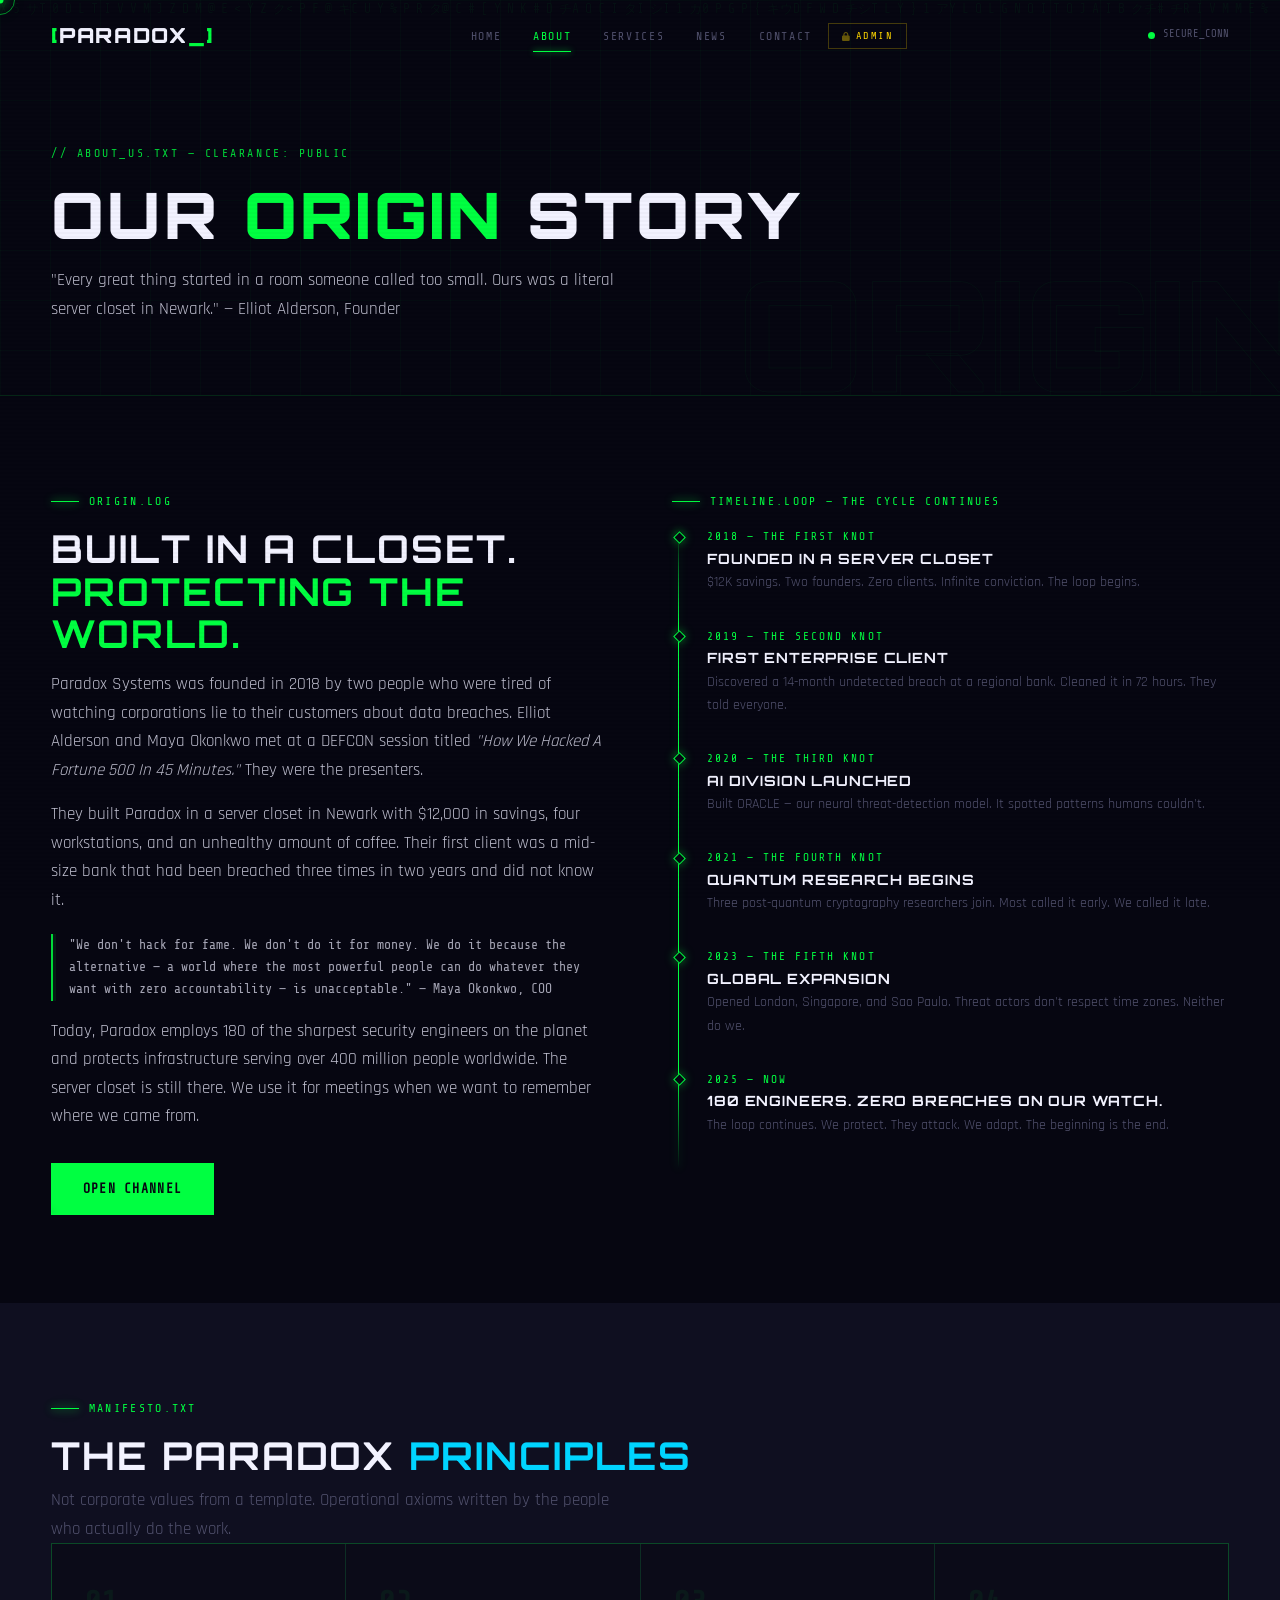
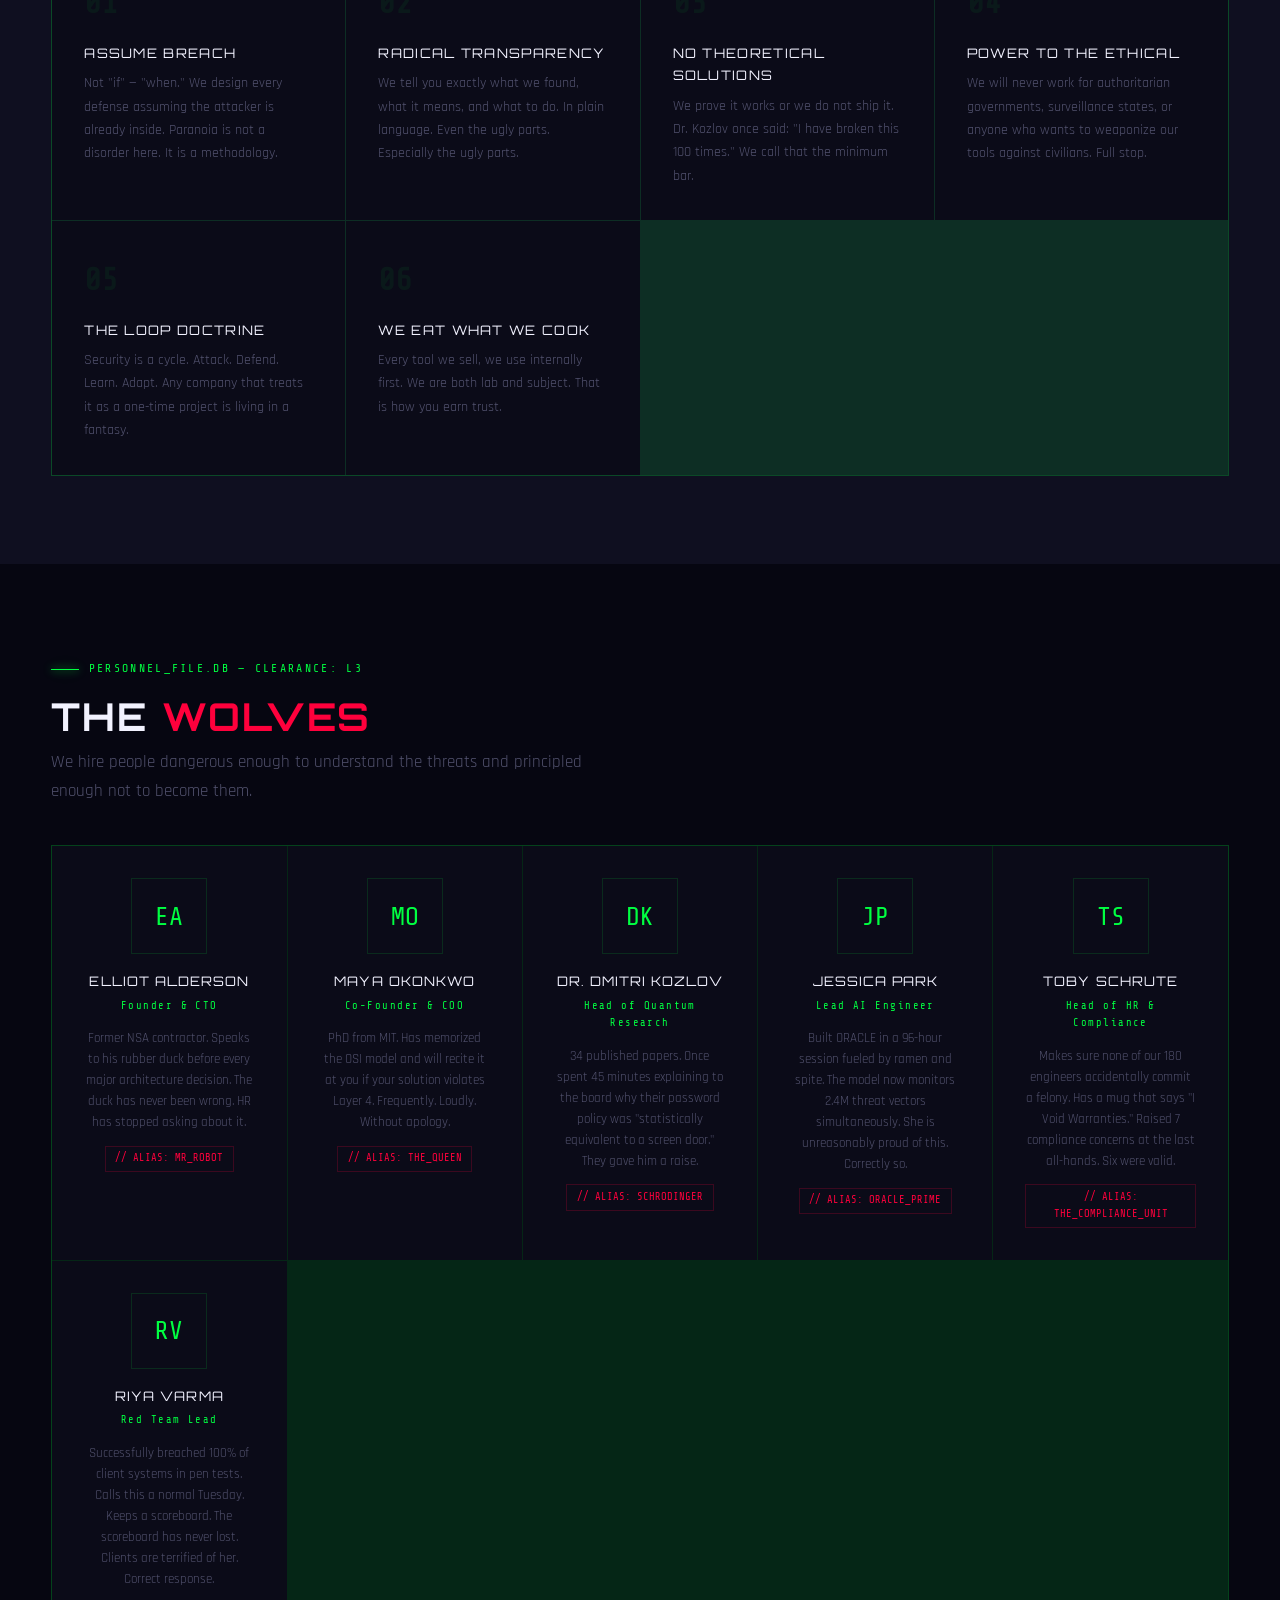
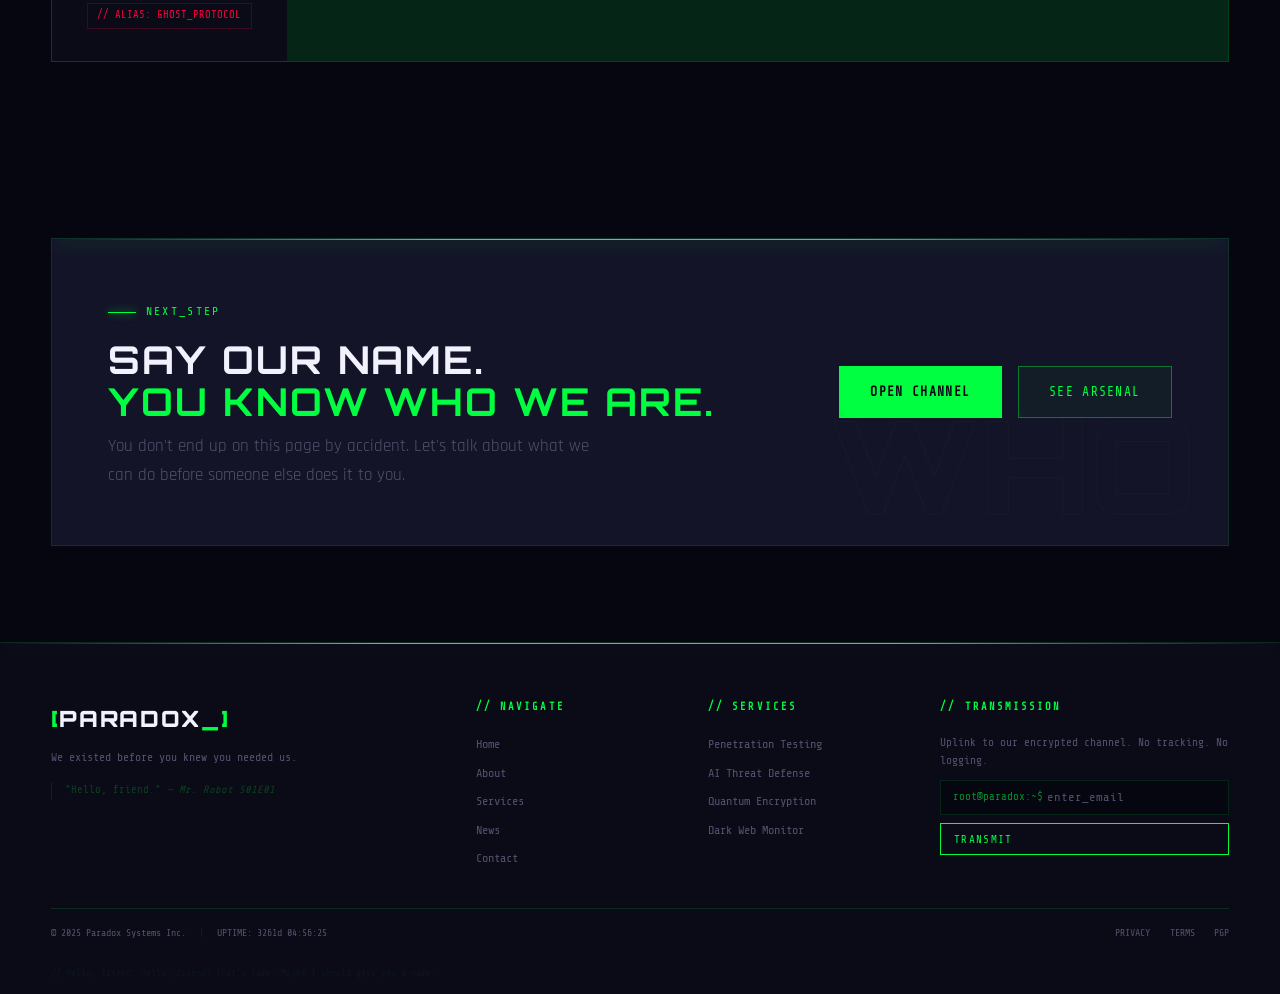
==== commit 61981211: "adds userid and password authentication method" ====
--- a/about.html
+++ b/about.html
@@ -29,6 +29,7 @@
       <li><a href="products.html" class="nav-link">Services</a></li>
       <li><a href="news.html"     class="nav-link">News</a></li>
       <li><a href="contact.php"   class="nav-link">Contact</a></li>
+      <li><a href="login.php" class="nav-link" style="color:var(--gold);border:1px solid rgba(255,215,0,.25);padding:.4rem .8rem;font-size:.64rem;"><i class="fa-solid fa-lock" style="margin-right:.3rem;font-size:.55rem;"></i>Admin</a></li>
     </ul>
     <div class="nav-status"><span class="status-dot"></span><span id="navStatus">SECURE_CONN</span></div>
   </div>
--- a/css/style.css
+++ b/css/style.css
@@ -1,737 +1,501 @@
 /* ============================================================
-   PARADOX SYSTEMS - Dark Terminal Theme
+   PARADOX SYSTEMS — Enhanced Stylesheet v2
    ============================================================ */
 
 @import url('https://fonts.googleapis.com/css2?family=Orbitron:wght@400;700;900&family=Share+Tech+Mono&family=Rajdhani:wght@300;400;500;600;700&display=swap');
+@import url('https://cdnjs.cloudflare.com/ajax/libs/font-awesome/6.5.1/css/all.min.css');
 
 :root {
-  --bg:        #080810;
-  --bg2:       #0d0d1a;
-  --surface:   #111122;
-  --border:    rgba(0,255,65,0.15);
-  --green:     #00ff41;
-  --green-dim: rgba(0,255,65,0.12);
-  --cyan:      #00d4ff;
-  --red:       #ff003c;
-  --gold:      #ffd700;
-  --text:      #c8c8d4;
-  --text-dim:  #5a5a72;
-  --white:     #f0f0ff;
-  --font-head: 'Orbitron', monospace;
-  --font-mono: 'Share Tech Mono', monospace;
-  --font-body: 'Rajdhani', sans-serif;
-  --trans: 0.3s ease;
+  --bg:           #060611;
+  --bg2:          #0b0b18;
+  --surface:      #0f0f20;
+  --surface2:     #141428;
+  --border:       rgba(0,255,65,0.13);
+  --border-hover: rgba(0,255,65,0.35);
+  --green:        #00ff41;
+  --green-dim:    rgba(0,255,65,0.10);
+  --green-glow:   0 0 20px rgba(0,255,65,0.4), 0 0 60px rgba(0,255,65,0.15);
+  --cyan:         #00d4ff;
+  --cyan-dim:     rgba(0,212,255,0.10);
+  --red:          #ff003c;
+  --gold:         #ffd700;
+  --purple:       #7b2fff;
+  --text:         #c0c0d0;
+  --text-dim:     #52526e;
+  --text-bright:  #e8e8f8;
+  --white:        #f2f2ff;
+  --font-head:    'Orbitron', monospace;
+  --font-mono:    'Share Tech Mono', monospace;
+  --font-body:    'Rajdhani', sans-serif;
+  --navbar-h:     65px;
+  --trans:        0.3s cubic-bezier(0.4,0,0.2,1);
 }
 
-*, *::before, *::after { box-sizing: border-box; margin: 0; padding: 0; }
-html { scroll-behavior: smooth; }
-
-body {
-  font-family: var(--font-body);
-  background: var(--bg);
-  color: var(--text);
-  line-height: 1.7;
-  overflow-x: hidden;
-  cursor: none;
+*,*::before,*::after{box-sizing:border-box;margin:0;padding:0;}
+html{scroll-behavior:smooth;scrollbar-width:thin;scrollbar-color:var(--green) var(--bg2);}
+html::-webkit-scrollbar{width:5px;}
+html::-webkit-scrollbar-track{background:var(--bg2);}
+html::-webkit-scrollbar-thumb{background:var(--green);border-radius:4px;box-shadow:0 0 6px var(--green);}
+body{font-family:var(--font-body);background:var(--bg);color:var(--text);line-height:1.7;overflow-x:hidden;cursor:none;}
+a{color:inherit;text-decoration:none;}
+ul{list-style:none;}
+img{display:block;max-width:100%;}
+@media(max-width:768px){body{cursor:auto;}}
+
+/* Custom Cursor */
+.cursor-dot{position:fixed;width:7px;height:7px;background:var(--green);border-radius:50%;pointer-events:none;z-index:9999;transform:translate(-50%,-50%);box-shadow:0 0 12px var(--green),0 0 24px rgba(0,255,65,0.4);}
+.cursor-ring{position:fixed;width:30px;height:30px;border:1px solid rgba(0,255,65,0.55);border-radius:50%;pointer-events:none;z-index:9998;transform:translate(-50%,-50%);transition:width .2s,height .2s,border-color .2s;}
+@media(max-width:768px){.cursor-dot,.cursor-ring{display:none;}}
+
+/* Canvas & Overlays */
+#matrix-canvas{position:fixed;inset:0;z-index:0;opacity:.045;pointer-events:none;}
+.scanlines{position:fixed;inset:0;z-index:9990;pointer-events:none;background:repeating-linear-gradient(0deg,transparent,transparent 2px,rgba(0,0,0,.025) 2px,rgba(0,0,0,.025) 4px);}
+nav,main,footer{position:relative;z-index:1;}
+
+/* Keyframes */
+@keyframes blink{0%,100%{opacity:1}50%{opacity:0}}
+@keyframes pulse{0%,100%{opacity:1;box-shadow:0 0 6px var(--green)}50%{opacity:.3;box-shadow:none}}
+@keyframes glow-pulse{0%,100%{text-shadow:0 0 20px rgba(0,255,65,.3)}50%{text-shadow:0 0 40px rgba(0,255,65,.7),0 0 80px rgba(0,255,65,.3)}}
+@keyframes marquee{from{transform:translateX(0)}to{transform:translateX(-50%)}}
+@keyframes grid-move{from{transform:translateY(0)}to{transform:translateY(50px)}}
+@keyframes bob{0%,100%{transform:translateX(-50%) translateY(0)}50%{transform:translateX(-50%) translateY(8px)}}
+@keyframes float-up{0%,100%{transform:translateY(0)}50%{transform:translateY(-6px)}}
+@keyframes fade-in-up{from{opacity:0;transform:translateY(24px)}to{opacity:1;transform:translateY(0)}}
+@keyframes shimmer{0%{left:-100%}100%{left:200%}}
+@keyframes scan-down{0%{top:-2px;opacity:0}10%{opacity:1}90%{opacity:1}100%{top:100%;opacity:0}}
+@keyframes border-glow{0%,100%{border-color:rgba(0,255,65,.13)}50%{border-color:rgba(0,255,65,.35)}}
+@keyframes ticker-flash{0%,100%{background:var(--red)}50%{background:#cc0030}}
+@keyframes glitch-top{0%,89%,100%{opacity:0;transform:none}90%{opacity:.8;transform:translateX(-3px) skewX(-2deg)}92%{opacity:.8;transform:translateX(3px)}94%{opacity:0}}
+@keyframes glitch-bot{0%,91%,100%{opacity:0;transform:none}92%{opacity:.8;transform:translateX(3px) skewX(2deg)}94%{opacity:.8;transform:translateX(-3px)}96%{opacity:0}}
+
+/* Typography */
+h1,h2,h3,h4{font-family:var(--font-head);text-transform:uppercase;line-height:1.1;letter-spacing:.05em;}
+h1{font-size:clamp(2rem,5vw,4.2rem);font-weight:900;}
+h2{font-size:clamp(1.5rem,3vw,2.6rem);font-weight:700;}
+h3{font-size:clamp(1rem,2vw,1.5rem);font-weight:600;}
+h4{font-size:1.05rem;}
+p{font-size:1.05rem;}
+.mono{font-family:var(--font-mono);}
+.glitch{position:relative;display:inline-block;}
+.glitch::before,.glitch::after{content:attr(data-text);position:absolute;inset:0;opacity:0;}
+.glitch::before{color:var(--cyan);clip-path:polygon(0 30%,100% 30%,100% 50%,0 50%);animation:glitch-top 4s infinite;}
+.glitch::after{color:var(--red);clip-path:polygon(0 60%,100% 60%,100% 80%,0 80%);animation:glitch-bot 4s infinite;}
+
+/* Utility */
+.container{width:min(1200px,92%);margin:0 auto;}
+.section-tag{font-family:var(--font-mono);font-size:.72rem;color:var(--green);letter-spacing:.2em;display:inline-flex;align-items:center;gap:.6rem;margin-bottom:1rem;}
+.section-tag::before{content:'';display:inline-block;width:28px;height:1px;background:var(--green);box-shadow:0 0 8px var(--green),0 0 16px rgba(0,255,65,.3);}
+.section-tag i{font-size:.6rem;opacity:.7;}
+.blink{animation:blink 1s step-end infinite;}
+.reveal{opacity:0;transform:translateY(28px);transition:opacity .65s ease,transform .65s ease;}
+.reveal.show{opacity:1;transform:translateY(0);}
+.d1{transition-delay:.1s;}.d2{transition-delay:.2s;}.d3{transition-delay:.3s;}.d4{transition-delay:.4s;}
+
+/* Buttons */
+.btn{display:inline-flex;align-items:center;gap:.55rem;font-family:var(--font-mono);font-size:.82rem;letter-spacing:.1em;text-transform:uppercase;padding:.88rem 1.9rem;border:1px solid;cursor:none;transition:var(--trans);position:relative;overflow:hidden;}
+.btn::before{content:'';position:absolute;top:0;left:-100%;width:60%;height:100%;background:linear-gradient(90deg,transparent,rgba(255,255,255,.06),transparent);}
+.btn:hover::before{animation:shimmer .55s ease forwards;}
+.btn::after{content:'';position:absolute;bottom:0;left:-100%;width:100%;height:1px;background:currentColor;box-shadow:0 0 8px currentColor;transition:left .3s ease;}
+.btn:hover::after{left:0;}
+.btn-green{color:var(--green);border-color:rgba(0,255,65,.4);background:rgba(0,255,65,.04);}
+.btn-green:hover{border-color:var(--green);background:rgba(0,255,65,.08);box-shadow:var(--green-glow);transform:translateY(-2px);}
+.btn-filled{background:var(--green);color:var(--bg);border-color:var(--green);font-weight:700;}
+.btn-filled:hover{background:transparent;color:var(--green);box-shadow:var(--green-glow);transform:translateY(-2px);}
+.btn-red{color:var(--red);border-color:rgba(255,0,60,.4);background:rgba(255,0,60,.04);}
+.btn-red:hover{border-color:var(--red);background:rgba(255,0,60,.08);box-shadow:0 0 20px rgba(255,0,60,.4);transform:translateY(-2px);}
+.btn-ghost{color:var(--text);border-color:rgba(255,255,255,.12);}
+.btn-ghost:hover{border-color:rgba(255,255,255,.3);color:var(--white);transform:translateY(-2px);}
+
+/* Card base */
+.card{background:var(--surface);border:1px solid var(--border);position:relative;transition:border-color var(--trans),box-shadow var(--trans),transform var(--trans);overflow:hidden;}
+.card::before{content:'';position:absolute;top:0;left:0;right:0;height:1px;background:linear-gradient(90deg,transparent,var(--green),transparent);opacity:0;transition:opacity var(--trans);box-shadow:0 0 12px var(--green);}
+.card::after{content:'';position:absolute;left:0;right:0;height:1px;background:linear-gradient(90deg,transparent,rgba(0,255,65,.4),transparent);top:-2px;opacity:0;pointer-events:none;}
+.card:hover{border-color:var(--border-hover);box-shadow:0 4px 30px rgba(0,255,65,.08);transform:translateY(-3px);}
+.card:hover::before{opacity:1;}
+.card:hover::after{animation:scan-down 1.2s ease forwards;}
+
+/* Terminal */
+.terminal{background:var(--bg2);border:1px solid var(--border);font-family:var(--font-mono);padding:1.4rem;position:relative;}
+.terminal::before{content:'';position:absolute;inset:0;pointer-events:none;background:repeating-linear-gradient(0deg,transparent,transparent 18px,rgba(0,255,65,.012) 18px,rgba(0,255,65,.012) 19px);}
+.terminal-bar{display:flex;align-items:center;gap:.5rem;padding-bottom:.8rem;margin-bottom:.8rem;border-bottom:1px solid var(--border);}
+.t-dot{width:10px;height:10px;border-radius:50%;}
+.t-dot.r{background:#ff5f56;box-shadow:0 0 5px #ff5f56;}
+.t-dot.y{background:#ffbd2e;box-shadow:0 0 5px #ffbd2e;}
+.t-dot.g{background:#27c93f;box-shadow:0 0 5px #27c93f;}
+.t-title{font-size:.7rem;color:var(--text-dim);letter-spacing:.12em;margin-left:.3rem;}
+.t-line{display:flex;gap:.5rem;margin-bottom:.35rem;font-size:.78rem;line-height:1.5;}
+.t-prompt{color:var(--green);flex-shrink:0;}
+.t-cmd{color:var(--cyan);}
+.t-out{color:var(--text-dim);}
+.t-ok{color:var(--green);}
+.t-err{color:var(--red);}
+
+/* ============================================================
+   NAVBAR
+   ============================================================ */
+#navbar{position:fixed;top:0;left:0;right:0;z-index:1000;padding:1.1rem 0;transition:background var(--trans),border-color var(--trans),padding var(--trans),box-shadow var(--trans);border-bottom:1px solid transparent;}
+#navbar.scrolled{background:rgba(6,6,17,.97);backdrop-filter:blur(20px) saturate(180%);-webkit-backdrop-filter:blur(20px);border-bottom-color:var(--border);padding:.7rem 0;box-shadow:0 4px 30px rgba(0,0,0,.5),0 1px 0 rgba(0,255,65,.1);}
+.nav-wrap{display:flex;align-items:center;justify-content:space-between;gap:1.5rem;}
+.nav-logo{font-family:var(--font-head);font-size:1.3rem;font-weight:900;color:var(--white);flex-shrink:0;letter-spacing:.08em;transition:text-shadow var(--trans);}
+.nav-logo .br{color:var(--green);}
+.nav-logo .cur{color:var(--green);animation:blink 1s step-end infinite;}
+.nav-logo:hover{text-shadow:0 0 20px rgba(0,255,65,.3);}
+.nav-links{display:flex;align-items:center;gap:0;}
+.nav-link{font-family:var(--font-mono);font-size:.72rem;color:var(--text-dim);padding:.55rem 1rem;letter-spacing:.14em;text-transform:uppercase;transition:color var(--trans);position:relative;}
+.nav-link i{font-size:.6rem;margin-right:.3rem;opacity:.4;transition:opacity var(--trans);}
+.nav-link:hover i,.nav-link.active i{opacity:1;}
+.nav-link:hover,.nav-link.active{color:var(--green);}
+.nav-link.active::after{content:'';position:absolute;bottom:-1px;left:1rem;right:1rem;height:1px;background:var(--green);box-shadow:0 0 6px var(--green);}
+.nav-status{display:flex;align-items:center;gap:.5rem;font-family:var(--font-mono);font-size:.65rem;color:var(--text-dim);}
+.status-dot{width:7px;height:7px;border-radius:50%;background:var(--green);animation:pulse 2s ease-in-out infinite;}
+.hamburger{display:none;flex-direction:column;gap:5px;background:none;border:none;cursor:pointer;padding:6px;}
+.ham-line{display:block;width:22px;height:1px;background:var(--green);transition:transform var(--trans),opacity var(--trans);box-shadow:0 0 4px rgba(0,255,65,.4);}
+@media(max-width:860px){
+  .hamburger{display:flex;}
+  .nav-status{display:none;}
+  .nav-links{display:none;position:absolute;top:100%;left:0;right:0;flex-direction:column;align-items:flex-start;background:rgba(6,6,17,.99);border-bottom:1px solid var(--border);padding:.5rem 0 1.2rem;box-shadow:0 10px 30px rgba(0,0,0,.5);}
+  .nav-links.open{display:flex;}
+  .nav-link{padding:.9rem 5%;width:100%;border-bottom:1px solid rgba(0,255,65,.04);}
+  .nav-link.active::after{display:none;}
 }
 
-a { color: inherit; text-decoration: none; }
-ul { list-style: none; }
-img { display: block; max-width: 100%; }
-
-/* ── CUSTOM CURSOR ── */
-.cursor-dot {
-  position: fixed; width: 6px; height: 6px;
-  background: var(--green); border-radius: 50%;
-  pointer-events: none; z-index: 9999;
-  transform: translate(-50%,-50%);
-  box-shadow: 0 0 10px var(--green);
-  transition: opacity 0.2s;
+/* ============================================================
+   PAGE HERO (inner pages)
+   ============================================================ */
+.page-hero{padding:9rem 0 4.5rem;position:relative;border-bottom:1px solid var(--border);overflow:hidden;}
+.page-hero::after{content:attr(data-bg-text);position:absolute;right:-2rem;bottom:-1rem;font-family:var(--font-head);font-size:12vw;font-weight:900;color:transparent;-webkit-text-stroke:1px rgba(0,255,65,.04);pointer-events:none;line-height:1;white-space:nowrap;animation:float-up 8s ease-in-out infinite;}
+.page-hero .eyebrow{font-family:var(--font-mono);font-size:.72rem;color:var(--green);letter-spacing:.22em;margin-bottom:1rem;opacity:.85;display:flex;align-items:center;gap:.5rem;}
+.page-hero .eyebrow i{font-size:.65rem;}
+.page-hero h1{color:var(--white);margin-bottom:1rem;}
+.page-hero .sub{color:var(--text);max-width:580px;font-size:1.05rem;}
+.grid-bg{position:absolute;inset:0;pointer-events:none;z-index:0;background-image:linear-gradient(rgba(0,255,65,.028) 1px,transparent 1px),linear-gradient(90deg,rgba(0,255,65,.028) 1px,transparent 1px);background-size:50px 50px;}
+.page-hero .container{position:relative;z-index:1;}
+section{padding:5.5rem 0;}
+
+/* ============================================================
+   HOME HERO
+   ============================================================ */
+.home-hero{min-height:100vh;display:flex;align-items:center;position:relative;overflow:hidden;padding-top:var(--navbar-h);}
+.home-hero .grid-bg{animation:grid-move 25s linear infinite;}
+.home-hero .vignette{position:absolute;inset:0;z-index:0;background:radial-gradient(ellipse at 65% 50%,transparent 35%,var(--bg) 80%),radial-gradient(ellipse at 20% 80%,rgba(0,212,255,.04) 0%,transparent 50%),radial-gradient(ellipse at 80% 20%,rgba(0,255,65,.04) 0%,transparent 50%);}
+.hero-content{position:relative;z-index:1;max-width:760px;}
+.hero-prompt{font-family:var(--font-mono);font-size:.82rem;color:var(--text-dim);margin-bottom:1.6rem;display:flex;flex-wrap:wrap;gap:.3rem;align-items:center;animation:fade-in-up .7s ease both;}
+.hero-prompt .u{color:var(--cyan);}
+.hero-prompt .h{color:var(--purple);}
+.hero-prompt .d{color:var(--gold);}
+.hero-prompt .cmd{color:var(--green);text-shadow:0 0 10px rgba(0,255,65,.3);}
+.hero-h1{color:var(--white);margin-bottom:1.2rem;animation:fade-in-up .7s .15s ease both;}
+.hero-h1 .green{color:var(--green);animation:glow-pulse 3s ease-in-out infinite;}
+.hero-h1 .red{color:var(--red);text-shadow:0 0 30px rgba(255,0,60,.4);}
+.hero-sub{font-size:1.1rem;color:var(--text);max-width:560px;margin-bottom:2.2rem;line-height:1.75;animation:fade-in-up .7s .25s ease both;}
+.hero-actions{display:flex;gap:1rem;flex-wrap:wrap;margin-bottom:2.5rem;animation:fade-in-up .7s .35s ease both;}
+.hero-stats{display:grid;grid-template-columns:repeat(4,1fr);gap:1px;background:var(--border);border:1px solid var(--border);max-width:500px;animation:fade-in-up .7s .45s ease both;}
+.h-stat{background:var(--bg2);padding:1rem;text-align:center;transition:background var(--trans);}
+.h-stat:hover{background:var(--surface);}
+.h-stat .num{font-family:var(--font-mono);font-size:1.6rem;color:var(--green);display:block;text-shadow:0 0 20px rgba(0,255,65,.4);}
+.h-stat .lbl{font-size:.62rem;color:var(--text-dim);letter-spacing:.1em;text-transform:uppercase;margin-top:.2rem;}
+.scroll-hint{position:absolute;bottom:2rem;left:50%;transform:translateX(-50%);z-index:1;font-family:var(--font-mono);font-size:.62rem;color:var(--text-dim);letter-spacing:.18em;display:flex;flex-direction:column;align-items:center;gap:.4rem;animation:bob 2.5s ease-in-out infinite;}
+.scroll-hint svg{width:14px;opacity:.3;}
+
+/* Marquee */
+.marquee-strip{background:var(--surface);border-top:1px solid var(--border);border-bottom:1px solid var(--border);padding:.85rem 0;overflow:hidden;position:relative;}
+.marquee-strip::before,.marquee-strip::after{content:'';position:absolute;top:0;bottom:0;width:80px;z-index:2;pointer-events:none;}
+.marquee-strip::before{left:0;background:linear-gradient(90deg,var(--surface),transparent);}
+.marquee-strip::after{right:0;background:linear-gradient(-90deg,var(--surface),transparent);}
+.marquee-track{display:flex;gap:3rem;animation:marquee 22s linear infinite;white-space:nowrap;}
+.m-item{font-family:var(--font-mono);font-size:.68rem;color:var(--text-dim);letter-spacing:.18em;flex-shrink:0;}
+.m-dot{color:var(--gold);opacity:.5;flex-shrink:0;}
+
+/* Feature grid */
+.feat-grid{display:grid;grid-template-columns:repeat(auto-fill,minmax(280px,1fr));gap:1px;background:var(--border);border:1px solid var(--border);}
+.feat-item{background:var(--bg2);padding:2.2rem;transition:background var(--trans),transform var(--trans);position:relative;overflow:hidden;}
+.feat-item::after{content:'';position:absolute;bottom:0;left:0;width:0;height:2px;background:linear-gradient(90deg,var(--green),var(--cyan));box-shadow:0 0 8px var(--green);transition:width .4s ease;}
+.feat-item:hover{background:var(--surface);transform:translateY(-2px);}
+.feat-item:hover::after{width:100%;}
+.feat-num{font-family:var(--font-mono);font-size:1.3rem;color:var(--green);margin-bottom:1rem;text-shadow:0 0 16px rgba(0,255,65,.4);}
+.feat-item h3{font-size:.9rem;color:var(--white);margin-bottom:.6rem;}
+.feat-item p{font-size:.88rem;color:var(--text-dim);line-height:1.65;}
+.feat-more{display:inline-flex;align-items:center;gap:.4rem;margin-top:1.1rem;font-family:var(--font-mono);font-size:.7rem;color:var(--green);letter-spacing:.1em;text-transform:uppercase;transition:gap var(--trans),text-shadow var(--trans);}
+.feat-more i{font-size:.6rem;}
+.feat-item:hover .feat-more{gap:.7rem;text-shadow:0 0 8px rgba(0,255,65,.4);}
+
+/* Numbers strip */
+.nums-strip{display:grid;grid-template-columns:repeat(4,1fr);gap:1px;background:var(--border);border:1px solid var(--border);}
+.num-item{background:var(--bg2);padding:1.8rem;text-align:center;transition:background var(--trans);position:relative;overflow:hidden;}
+.num-item::before{content:'';position:absolute;inset:0;background:radial-gradient(ellipse at 50% 100%,rgba(0,255,65,.06),transparent 70%);opacity:0;transition:opacity var(--trans);}
+.num-item:hover{background:var(--surface);}
+.num-item:hover::before{opacity:1;}
+.num-item .big{font-family:var(--font-mono);font-size:2.2rem;display:block;transition:text-shadow var(--trans);}
+.num-item:hover .big{text-shadow:0 0 20px currentColor;}
+.num-item .lbl{font-size:.7rem;color:var(--text-dim);letter-spacing:.1em;text-transform:uppercase;margin-top:.3rem;}
+
+/* CTA Box */
+.cta-box{background:var(--surface2);border:1px solid var(--border);padding:3.5rem;display:flex;align-items:center;justify-content:space-between;gap:2rem;position:relative;overflow:hidden;animation:border-glow 4s ease-in-out infinite;}
+.cta-box::before{content:'';position:absolute;top:0;left:0;right:0;height:1px;background:linear-gradient(90deg,transparent,var(--green),var(--cyan),transparent);box-shadow:0 0 20px var(--green);}
+.cta-box::after{content:attr(data-code);position:absolute;right:2rem;bottom:1rem;font-family:var(--font-head);font-size:8rem;font-weight:900;color:transparent;-webkit-text-stroke:1px rgba(0,255,65,.04);pointer-events:none;line-height:1;animation:float-up 8s ease-in-out infinite;}
+.cta-box h2{color:var(--white);}
+.cta-box p{color:var(--text-dim);max-width:500px;margin-top:.6rem;}
+.cta-actions{display:flex;gap:1rem;flex-wrap:wrap;flex-shrink:0;}
+
+/* ============================================================
+   ABOUT
+   ============================================================ */
+.about-split{display:grid;grid-template-columns:1fr 1fr;gap:4rem;align-items:start;}
+.about-text h2{color:var(--white);margin-bottom:1rem;}
+.about-text p{color:var(--text);margin-bottom:1rem;}
+.pullquote{font-family:var(--font-mono);font-size:.82rem;color:var(--green);border-left:2px solid var(--green);padding-left:1rem;margin:1.2rem 0;line-height:1.7;opacity:.85;box-shadow:inset 3px 0 0 rgba(0,255,65,.1);}
+
+/* Timeline */
+.timeline{padding-left:2.2rem;position:relative;}
+.timeline::before{content:'';position:absolute;left:6px;top:0;bottom:0;width:1px;background:linear-gradient(to bottom,transparent,var(--green) 15%,var(--green) 85%,transparent);box-shadow:0 0 8px rgba(0,255,65,.3);}
+.tl-item{padding-bottom:2rem;position:relative;}
+.tl-item::before{content:'';position:absolute;left:-2rem;top:.35rem;width:9px;height:9px;border:1px solid var(--green);transform:rotate(45deg);background:var(--bg);box-shadow:0 0 10px rgba(0,255,65,.5);transition:box-shadow var(--trans),background var(--trans);}
+.tl-item:hover::before{background:var(--green);box-shadow:0 0 16px var(--green);}
+.tl-year{font-family:var(--font-mono);font-size:.7rem;color:var(--green);letter-spacing:.18em;margin-bottom:.3rem;}
+.tl-item h4{color:var(--white);font-size:.88rem;letter-spacing:.06em;margin-bottom:.3rem;}
+.tl-item p{color:var(--text-dim);font-size:.85rem;}
+
+/* Values */
+.vals-grid{display:grid;grid-template-columns:repeat(auto-fill,minmax(240px,1fr));gap:1px;background:var(--border);border:1px solid var(--border);}
+.val-item{background:var(--bg2);padding:2rem;transition:background var(--trans),transform var(--trans);position:relative;}
+.val-item::after{content:'';position:absolute;bottom:0;left:0;width:0;height:2px;background:linear-gradient(90deg,var(--cyan),transparent);transition:width .4s ease;}
+.val-item:hover{background:var(--surface);transform:translateY(-2px);}
+.val-item:hover::after{width:100%;}
+.val-num{font-family:var(--font-mono);font-size:2rem;color:rgba(0,255,65,.06);font-weight:900;margin-bottom:.7rem;}
+.val-title{font-family:var(--font-head);font-size:.82rem;color:var(--white);letter-spacing:.1em;margin-bottom:.5rem;text-transform:uppercase;display:flex;align-items:center;gap:.5rem;}
+.val-title i{color:var(--green);font-size:.65rem;opacity:.8;}
+.val-item p{font-size:.86rem;color:var(--text-dim);}
+
+/* Team */
+.team-grid{display:grid;grid-template-columns:repeat(auto-fill,minmax(230px,1fr));gap:1px;background:var(--border);border:1px solid var(--border);}
+.team-card{background:var(--bg2);padding:2rem;text-align:center;transition:background var(--trans),transform var(--trans);position:relative;overflow:hidden;}
+.team-card::before{content:'';position:absolute;top:0;left:0;right:0;height:1px;background:linear-gradient(90deg,transparent,var(--cyan),transparent);opacity:0;transition:opacity var(--trans);}
+.team-card:hover{background:var(--surface);transform:translateY(-3px);}
+.team-card:hover::before{opacity:1;}
+.team-av{width:76px;height:76px;margin:0 auto 1rem;border:1px solid var(--border);display:flex;align-items:center;justify-content:center;font-family:var(--font-mono);font-size:1.6rem;color:var(--green);transition:border-color var(--trans),box-shadow var(--trans);}
+.team-card:hover .team-av{border-color:var(--green);box-shadow:0 0 16px rgba(0,255,65,.3),inset 0 0 16px rgba(0,255,65,.05);}
+.team-name{font-family:var(--font-head);font-size:.82rem;color:var(--white);letter-spacing:.08em;}
+.team-role{font-family:var(--font-mono);font-size:.65rem;color:var(--green);letter-spacing:.14em;margin:.3rem 0 .8rem;display:flex;align-items:center;justify-content:center;gap:.35rem;}
+.team-role i{font-size:.6rem;opacity:.6;}
+.team-bio{font-size:.82rem;color:var(--text-dim);line-height:1.6;}
+.team-tag{display:inline-flex;align-items:center;gap:.35rem;margin-top:.8rem;font-family:var(--font-mono);font-size:.65rem;color:var(--red);border:1px solid rgba(255,0,60,.2);padding:.2rem .6rem;}
+.team-tag i{font-size:.55rem;}
+
+/* ============================================================
+   PRODUCTS
+   ============================================================ */
+.prod-grid{display:grid;grid-template-columns:repeat(auto-fill,minmax(340px,1fr));gap:1px;background:var(--border);border:1px solid var(--border);}
+.prod-card{background:var(--bg2);padding:2.2rem;display:flex;flex-direction:column;transition:background var(--trans),transform var(--trans);position:relative;overflow:hidden;}
+.prod-card::before{content:'';position:absolute;top:0;left:0;right:0;height:2px;background:linear-gradient(90deg,var(--cyan),var(--green),var(--cyan));opacity:0;transition:opacity var(--trans);}
+.prod-card:hover{background:var(--surface);transform:translateY(-2px);}
+.prod-card:hover::before{opacity:1;}
+.pc-top{display:flex;align-items:flex-start;justify-content:space-between;margin-bottom:1.2rem;}
+.pc-icon{font-family:var(--font-mono);font-size:1.7rem;color:var(--cyan);text-shadow:0 0 16px rgba(0,212,255,.4);}
+.pc-tag{font-family:var(--font-mono);font-size:.6rem;letter-spacing:.12em;padding:.2rem .7rem;border:1px solid;}
+.pc-tag.green{color:var(--green);border-color:rgba(0,255,65,.3);background:rgba(0,255,65,.04);}
+.pc-tag.cyan{color:var(--cyan);border-color:rgba(0,212,255,.3);background:rgba(0,212,255,.04);}
+.pc-tag.gold{color:var(--gold);border-color:rgba(255,215,0,.3);background:rgba(255,215,0,.04);}
+.pc-tag.red{color:var(--red);border-color:rgba(255,0,60,.3);background:rgba(255,0,60,.04);}
+.pc-title{font-family:var(--font-head);font-size:1rem;color:var(--white);letter-spacing:.07em;margin-bottom:.7rem;text-transform:uppercase;}
+.pc-desc{font-size:.88rem;color:var(--text-dim);flex:1;line-height:1.65;margin-bottom:1.4rem;}
+.pc-feats{border-top:1px solid var(--border);padding-top:1rem;display:flex;flex-direction:column;gap:.45rem;}
+.pc-feat{font-family:var(--font-mono);font-size:.7rem;color:var(--text-dim);display:flex;align-items:center;gap:.5rem;transition:color var(--trans);}
+.pc-feat i{color:var(--green);font-size:.65rem;flex-shrink:0;}
+.prod-card:hover .pc-feat{color:var(--text);}
+
+/* Pricing */
+.pricing-grid{display:grid;grid-template-columns:repeat(3,1fr);gap:1px;background:var(--border);border:1px solid var(--border);}
+.price-card{background:var(--bg2);padding:2.5rem 2rem;text-align:center;display:flex;flex-direction:column;transition:background var(--trans),transform var(--trans);}
+.price-card.hot{background:var(--surface);border-top:2px solid var(--green);box-shadow:0 0 40px rgba(0,255,65,.06),inset 0 0 40px rgba(0,255,65,.02);}
+.price-card:hover{background:var(--surface);transform:translateY(-3px);}
+.price-tier{font-family:var(--font-mono);font-size:.68rem;color:var(--green);letter-spacing:.2em;margin-bottom:.5rem;display:flex;align-items:center;justify-content:center;gap:.4rem;}
+.price-tier i{font-size:.65rem;}
+.price-card h3{font-size:1.2rem;color:var(--white);margin-bottom:1rem;}
+.price-amt{font-family:var(--font-mono);font-size:2.4rem;color:var(--green);display:flex;align-items:flex-start;justify-content:center;gap:.2rem;margin-bottom:1.5rem;text-shadow:0 0 20px rgba(0,255,65,.3);}
+.price-amt .cur{font-size:1rem;margin-top:.35rem;}
+.price-amt .mo{font-size:.75rem;color:var(--text-dim);align-self:flex-end;margin-bottom:.2rem;}
+.price-feats{list-style:none;flex:1;text-align:left;margin-bottom:2rem;display:flex;flex-direction:column;gap:.65rem;}
+.price-feats li{font-family:var(--font-mono);font-size:.72rem;color:var(--text-dim);display:flex;align-items:center;gap:.5rem;}
+.price-feats li i{color:var(--green);font-size:.6rem;flex-shrink:0;}
+.price-feats li.off{opacity:.3;}
+.price-feats li.off i{color:var(--red);}
+
+/* ============================================================
+   NEWS PAGE — TICKER FIX
+   The ticker is the first element inside <main> on news.html.
+   Since #navbar is position:fixed with height ~65px, we push
+   the ticker down by that same amount so it sits below the nav.
+   ============================================================ */
+.news-ticker{
+  margin-top:var(--navbar-h);
+  background:var(--red);
+  padding:.5rem 0;
+  overflow:hidden;
+  position:relative;
+  z-index:1;
 }
-.cursor-ring {
-  position: fixed; width: 28px; height: 28px;
-  border: 1px solid rgba(0,255,65,0.5);
-  border-radius: 50%; pointer-events: none; z-index: 9998;
-  transform: translate(-50%,-50%);
-  transition: width 0.2s, height 0.2s;
+.ticker-track{display:flex;gap:3.5rem;animation:marquee 18s linear infinite;white-space:nowrap;}
+.tick-item{font-family:var(--font-mono);font-size:.7rem;color:white;letter-spacing:.12em;flex-shrink:0;display:inline-flex;align-items:center;gap:.4rem;}
+.tick-item i{font-size:.6rem;opacity:.8;}
+.tick-sep{color:rgba(255,255,255,.35);flex-shrink:0;}
+
+/* News filters */
+.news-filters{display:flex;flex-wrap:wrap;gap:.6rem;margin-bottom:2.5rem;}
+.nf-btn{font-family:var(--font-mono);font-size:.64rem;letter-spacing:.14em;text-transform:uppercase;padding:.35rem 1rem;border:1px solid var(--border);background:transparent;color:var(--text-dim);cursor:pointer;transition:var(--trans);display:inline-flex;align-items:center;gap:.35rem;}
+.nf-btn i{font-size:.5rem;opacity:.4;transition:opacity var(--trans);}
+.nf-btn:hover,.nf-btn.active{border-color:var(--green);color:var(--green);box-shadow:0 0 10px rgba(0,255,65,.15);background:rgba(0,255,65,.04);}
+.nf-btn.active i{opacity:1;}
+
+/* News layout */
+.news-top{display:grid;grid-template-columns:1.7fr 1fr;gap:1px;background:var(--border);border:1px solid var(--border);margin-bottom:1px;}
+.news-feat{background:var(--bg2);padding:2.2rem;transition:background var(--trans);cursor:default;position:relative;overflow:hidden;}
+.news-feat::after{content:'';position:absolute;bottom:0;left:0;width:0;height:1px;background:linear-gradient(90deg,var(--green),var(--cyan));transition:width .5s ease;}
+.news-feat:hover{background:var(--surface);}
+.news-feat:hover::after{width:100%;}
+.news-side{background:var(--bg2);display:flex;flex-direction:column;}
+.news-mini{padding:1.4rem;border-bottom:1px solid var(--border);flex:1;transition:background var(--trans);cursor:default;}
+.news-mini:last-child{border-bottom:none;}
+.news-mini:hover{background:var(--surface);}
+.news-grid3{display:grid;grid-template-columns:repeat(3,1fr);gap:1px;background:var(--border);border:1px solid var(--border);}
+.news-card{background:var(--bg2);padding:1.8rem;display:flex;flex-direction:column;gap:.5rem;transition:background var(--trans),transform var(--trans);cursor:default;position:relative;overflow:hidden;}
+.news-card::before{content:'';position:absolute;top:0;left:0;right:0;height:1px;background:linear-gradient(90deg,transparent,var(--cyan),transparent);opacity:0;transition:opacity var(--trans);}
+.news-card:hover{background:var(--surface);transform:translateY(-2px);}
+.news-card:hover::before{opacity:1;}
+
+/* News elements */
+.n-cat{font-family:var(--font-mono);font-size:.6rem;letter-spacing:.16em;text-transform:uppercase;padding:.2rem .6rem;border:1px solid;display:inline-flex;align-items:center;gap:.3rem;width:fit-content;}
+.n-cat i{font-size:.45rem;}
+.n-cat.breach{color:var(--red);border-color:rgba(255,0,60,.3);background:rgba(255,0,60,.05);}
+.n-cat.ai{color:var(--cyan);border-color:rgba(0,212,255,.3);background:rgba(0,212,255,.05);}
+.n-cat.crypto{color:var(--gold);border-color:rgba(255,215,0,.3);background:rgba(255,215,0,.05);}
+.n-cat.corp{color:#9b7ff5;border-color:rgba(155,127,245,.3);background:rgba(155,127,245,.05);}
+.n-cat.field{color:var(--green);border-color:rgba(0,255,65,.3);background:rgba(0,255,65,.05);}
+.n-cat.office{color:var(--text);border-color:var(--border);}
+.n-date{font-family:var(--font-mono);font-size:.64rem;color:var(--text-dim);letter-spacing:.08em;display:flex;align-items:center;gap:.35rem;}
+.n-date i{font-size:.6rem;}
+.n-title{font-family:var(--font-head);font-size:.95rem;color:var(--white);letter-spacing:.04em;line-height:1.3;text-transform:uppercase;transition:color var(--trans);}
+.n-title.lg{font-size:1.35rem;}
+.news-feat:hover .n-title,.news-card:hover .n-title,.news-mini:hover .n-title{color:var(--text-bright);}
+.n-excerpt{font-size:.87rem;color:var(--text-dim);line-height:1.65;flex:1;}
+.n-read{font-family:var(--font-mono);font-size:.65rem;color:var(--green);letter-spacing:.1em;display:flex;align-items:center;gap:.4rem;margin-top:auto;padding-top:.9rem;border-top:1px solid var(--border);text-transform:uppercase;transition:gap var(--trans),text-shadow var(--trans);}
+.n-read i{font-size:.7rem;}
+.news-feat:hover .n-read,.news-mini:hover .n-read,.news-card:hover .n-read{gap:.7rem;text-shadow:0 0 8px rgba(0,255,65,.4);}
+
+/* ============================================================
+   CONTACT
+   ============================================================ */
+.contact-grid{display:grid;grid-template-columns:1fr 1.2fr;gap:3.5rem;align-items:start;}
+.person-list{display:grid;grid-template-columns:1fr 1fr;gap:1px;background:var(--border);border:1px solid var(--border);}
+.person-card{background:var(--bg2);padding:1.4rem 1.5rem;transition:background var(--trans),transform var(--trans);position:relative;overflow:hidden;}
+.person-card::before{content:'';position:absolute;top:0;left:0;right:0;height:1px;background:linear-gradient(90deg,transparent,var(--green),transparent);opacity:0;transition:opacity var(--trans);box-shadow:0 0 8px var(--green);}
+.person-card::after{content:'';position:absolute;bottom:0;left:0;width:0;height:1px;background:var(--cyan);transition:width .4s ease;}
+.person-card:hover{background:var(--surface);transform:translateY(-1px);}
+.person-card:hover::before{opacity:1;}
+.person-card:hover::after{width:100%;}
+.pc-initials{width:42px;height:42px;border:1px solid var(--border);display:flex;align-items:center;justify-content:center;font-family:var(--font-mono);font-size:.85rem;color:var(--green);margin-bottom:.9rem;flex-shrink:0;transition:border-color var(--trans),box-shadow var(--trans);}
+.person-card:hover .pc-initials{border-color:var(--green);box-shadow:0 0 12px rgba(0,255,65,.3);}
+.pc-person-name{font-family:var(--font-head);font-size:.82rem;color:var(--white);letter-spacing:.05em;text-transform:uppercase;margin-bottom:.15rem;line-height:1.2;}
+.pc-role{font-family:var(--font-mono);font-size:.64rem;color:var(--green);letter-spacing:.1em;margin-bottom:.7rem;opacity:.85;display:flex;align-items:center;gap:.35rem;}
+.pc-role i{font-size:.55rem;opacity:.7;}
+.pc-alias{display:inline-flex;align-items:center;gap:.3rem;font-family:var(--font-mono);font-size:.58rem;color:var(--cyan);border:1px solid rgba(0,212,255,.25);padding:.12rem .5rem;letter-spacing:.08em;margin-bottom:.85rem;background:rgba(0,212,255,.04);}
+.pc-alias i{font-size:.5rem;}
+.pc-row{display:flex;align-items:flex-start;gap:.5rem;font-family:var(--font-mono);font-size:.7rem;color:var(--text-dim);margin-bottom:.4rem;}
+.pc-key{color:var(--cyan);min-width:62px;opacity:.75;flex-shrink:0;}
+.pc-val a{color:var(--green);transition:text-shadow var(--trans),color var(--trans);}
+.pc-val a:hover{text-shadow:0 0 8px rgba(0,255,65,.4);color:var(--text-bright);}
+
+/* Old office classes kept */
+.office-list{display:flex;flex-direction:column;gap:1px;background:var(--border);border:1px solid var(--border);}
+.office-card{background:var(--bg2);padding:1.6rem;transition:background var(--trans);}
+.office-card:hover{background:var(--surface);}
+.oc-name{font-family:var(--font-head);font-size:.85rem;color:var(--white);letter-spacing:.07em;margin-bottom:.3rem;text-transform:uppercase;}
+.oc-row{display:flex;align-items:flex-start;gap:.6rem;margin-bottom:.5rem;font-family:var(--font-mono);font-size:.75rem;color:var(--text-dim);}
+.oc-key{color:var(--cyan);min-width:68px;opacity:.75;flex-shrink:0;}
+.oc-val a{color:var(--green);}
+.oc-val a:hover{text-shadow:0 0 6px var(--green);}
+
+/* Contact form */
+.contact-form{background:var(--surface2);border:1px solid var(--border);padding:2.2rem;position:relative;}
+.contact-form::before{content:'';position:absolute;top:0;left:0;right:0;height:1px;background:linear-gradient(90deg,transparent,var(--cyan),transparent);}
+.cf-title{font-family:var(--font-head);font-size:1rem;color:var(--white);letter-spacing:.08em;margin-bottom:.4rem;text-transform:uppercase;display:flex;align-items:center;gap:.5rem;}
+.cf-title i{color:var(--cyan);font-size:.85rem;}
+.cf-sub{font-family:var(--font-mono);font-size:.72rem;color:var(--text-dim);margin-bottom:1.6rem;line-height:1.6;}
+.form-row2{display:grid;grid-template-columns:1fr 1fr;gap:1rem;}
+.fg{margin-bottom:1.1rem;}
+.fg label{display:flex;align-items:center;gap:.35rem;font-family:var(--font-mono);font-size:.65rem;color:var(--green);letter-spacing:.16em;text-transform:uppercase;margin-bottom:.45rem;}
+.fg label i{font-size:.6rem;opacity:.6;}
+.fg input,.fg select,.fg textarea{width:100%;padding:.75rem 1rem;background:var(--bg2);border:1px solid var(--border);color:var(--text);font-family:var(--font-mono);font-size:.8rem;outline:none;transition:border-color var(--trans),box-shadow var(--trans),background var(--trans);appearance:none;}
+.fg input:focus,.fg select:focus,.fg textarea:focus{border-color:var(--green);box-shadow:0 0 0 2px rgba(0,255,65,.08),0 0 12px rgba(0,255,65,.1);background:var(--surface);}
+.fg input::placeholder,.fg textarea::placeholder{color:var(--text-dim);font-style:italic;}
+.fg textarea{height:120px;resize:vertical;}
+.fg select{cursor:pointer;}
+.fg select option{background:var(--bg2);}
+.form-footer{display:flex;align-items:center;justify-content:space-between;gap:1rem;flex-wrap:wrap;margin-top:.3rem;}
+.form-note{font-family:var(--font-mono);font-size:.62rem;color:var(--text-dim);display:flex;align-items:center;gap:.4rem;}
+.form-note i{color:var(--green);opacity:.6;font-size:.7rem;}
+.form-ok{display:none;background:rgba(0,255,65,.05);border:1px solid rgba(0,255,65,.2);padding:.9rem 1rem;margin-top:1rem;font-family:var(--font-mono);font-size:.77rem;color:var(--green);line-height:1.6;}
+.alert-box{border:1px solid rgba(255,0,60,.3);background:rgba(255,0,60,.04);padding:1.3rem;margin-top:1.5rem;}
+.alert-title{font-family:var(--font-mono);font-size:.68rem;color:var(--red);letter-spacing:.16em;margin-bottom:.5rem;display:flex;align-items:center;gap:.4rem;}
+.alert-title i{font-size:.75rem;}
+.alert-text{font-family:var(--font-mono);font-size:.75rem;color:var(--text-dim);line-height:1.65;}
+.alert-text a{color:var(--red);}
+
+/* ============================================================
+   FOOTER
+   ============================================================ */
+footer{background:var(--bg2);border-top:1px solid var(--border);padding:3.5rem 0 0;position:relative;}
+footer::before{content:'';position:absolute;top:0;left:0;right:0;height:1px;background:linear-gradient(90deg,transparent,var(--green) 30%,var(--cyan) 70%,transparent);box-shadow:0 0 16px rgba(0,255,65,.2);}
+.footer-grid{display:grid;grid-template-columns:2fr 1fr 1fr 1.5fr;gap:2.5rem;padding-bottom:2.5rem;border-bottom:1px solid var(--border);}
+.footer-logo{font-family:var(--font-head);font-size:1.4rem;font-weight:900;color:var(--white);letter-spacing:.08em;margin-bottom:.7rem;}
+.footer-logo .br{color:var(--green);}
+.footer-logo .cur{color:var(--green);animation:blink 1s step-end infinite;}
+.footer-tagline{font-family:var(--font-mono);font-size:.72rem;color:var(--text-dim);line-height:1.7;margin-bottom:.9rem;}
+.footer-quote{font-family:var(--font-mono);font-size:.65rem;color:rgba(0,255,65,.22);line-height:1.7;border-left:1px solid rgba(0,255,65,.12);padding-left:.8rem;}
+.f-col h5{font-family:var(--font-mono);font-size:.65rem;color:var(--green);letter-spacing:.2em;text-transform:uppercase;margin-bottom:1.1rem;display:flex;align-items:center;gap:.4rem;}
+.f-col h5 i{font-size:.65rem;}
+.f-col ul{display:flex;flex-direction:column;gap:.5rem;}
+.f-col ul a{font-family:var(--font-mono);font-size:.75rem;color:var(--text-dim);transition:color var(--trans),padding-left var(--trans);display:flex;align-items:center;gap:.4rem;}
+.f-col ul a i{font-size:.5rem;opacity:.3;transition:opacity var(--trans);}
+.f-col ul a:hover{color:var(--green);padding-left:3px;}
+.f-col ul a:hover i{opacity:1;}
+.f-sub{font-family:var(--font-mono);font-size:.7rem;color:var(--text-dim);line-height:1.6;margin-bottom:.6rem;}
+.f-email-row{display:flex;flex-direction:column;gap:.5rem;}
+.f-input-wrap{display:flex;align-items:center;gap:.3rem;background:var(--bg);border:1px solid var(--border);padding:.45rem .7rem;transition:border-color var(--trans),box-shadow var(--trans);}
+.f-input-wrap:focus-within{border-color:var(--green);box-shadow:0 0 10px rgba(0,255,65,.1);}
+.f-prefix{font-family:var(--font-mono);font-size:.68rem;color:var(--green);opacity:.55;white-space:nowrap;}
+.f-input-wrap input{flex:1;background:transparent;border:none;outline:none;font-family:var(--font-mono);font-size:.77rem;color:var(--text);min-width:0;}
+.f-input-wrap input::placeholder{color:var(--text-dim);}
+.f-btn{padding:.55rem .8rem;background:transparent;border:1px solid var(--green);color:var(--green);font-family:var(--font-mono);font-size:.68rem;letter-spacing:.12em;cursor:pointer;transition:var(--trans);display:flex;align-items:center;gap:.3rem;}
+.f-btn i{font-size:.65rem;}
+.f-btn:hover{background:var(--green-dim);box-shadow:0 0 12px rgba(0,255,65,.2);}
+.footer-bottom{display:flex;justify-content:space-between;align-items:center;flex-wrap:wrap;gap:.8rem;padding:1rem 0;}
+.f-copy{font-family:var(--font-mono);font-size:.62rem;color:var(--text-dim);display:flex;gap:.8rem;align-items:center;flex-wrap:wrap;}
+.f-sep{opacity:.25;}
+.f-links{display:flex;gap:1.2rem;}
+.f-links a{font-family:var(--font-mono);font-size:.62rem;color:var(--text-dim);transition:color var(--trans);}
+.f-links a:hover{color:var(--green);}
+.f-easter{font-family:var(--font-mono);font-size:.6rem;color:rgba(0,255,65,.05);padding:.4rem 0 .8rem;transition:color .4s;}
+
+/* ============================================================
+   RESPONSIVE
+   ============================================================ */
+@media(max-width:1024px){
+  .about-split{grid-template-columns:1fr;}
+  .pricing-grid{grid-template-columns:1fr;}
+  .news-top{grid-template-columns:1fr;}
+  .contact-grid{grid-template-columns:1fr;}
+  .cta-box{flex-direction:column;}
+  .cta-box::after{display:none;}
+  .footer-grid{grid-template-columns:1fr 1fr;}
 }
-@media (max-width: 768px) {
-  body { cursor: auto; }
-  .cursor-dot, .cursor-ring { display: none; }
-}
-
-/* ── MATRIX CANVAS ── */
-#matrix-canvas {
-  position: fixed; inset: 0;
-  z-index: 0; opacity: 0.04;
-  pointer-events: none;
-}
-
-/* ── SCANLINES ── */
-.scanlines {
-  position: fixed; inset: 0; z-index: 9990;
-  pointer-events: none;
-  background: repeating-linear-gradient(
-    0deg, transparent, transparent 2px,
-    rgba(0,0,0,0.03) 2px, rgba(0,0,0,0.03) 4px
-  );
-}
-
-/* ── ALL CONTENT ABOVE CANVAS ── */
-nav, main, footer { position: relative; z-index: 1; }
-
-/* ── TYPOGRAPHY ── */
-h1, h2, h3, h4 { font-family: var(--font-head); text-transform: uppercase; line-height: 1.1; letter-spacing: 0.05em; }
-h1 { font-size: clamp(2rem, 5vw, 4.2rem); font-weight: 900; }
-h2 { font-size: clamp(1.5rem, 3vw, 2.6rem); font-weight: 700; }
-h3 { font-size: clamp(1rem, 2vw, 1.5rem); font-weight: 600; }
-
-.mono { font-family: var(--font-mono); }
-
-/* ── UTILITY ── */
-.container { width: min(1180px, 92%); margin: 0 auto; }
-
-.section-tag {
-  font-family: var(--font-mono); font-size: 0.72rem;
-  color: var(--green); letter-spacing: 0.2em;
-  display: flex; align-items: center; gap: 0.6rem;
-  margin-bottom: 1rem;
-}
-.section-tag::before {
-  content: ''; display: inline-block;
-  width: 28px; height: 1px;
-  background: var(--green); box-shadow: 0 0 6px var(--green);
-}
-
-.reveal { opacity: 0; transform: translateY(28px); transition: opacity 0.6s ease, transform 0.6s ease; }
-.reveal.show { opacity: 1; transform: translateY(0); }
-.d1 { transition-delay: 0.1s; }
-.d2 { transition-delay: 0.2s; }
-.d3 { transition-delay: 0.3s; }
-.d4 { transition-delay: 0.4s; }
-
-.blink { animation: blink 1s step-end infinite; }
-@keyframes blink { 0%,100%{opacity:1} 50%{opacity:0} }
-
-/* ── BUTTONS ── */
-.btn {
-  display: inline-flex; align-items: center; gap: 0.5rem;
-  font-family: var(--font-mono); font-size: 0.82rem;
-  letter-spacing: 0.1em; text-transform: uppercase;
-  padding: 0.8rem 1.8rem; border: 1px solid;
-  cursor: none; transition: var(--trans); position: relative;
-}
-.btn-green { color: var(--green); border-color: var(--green); }
-.btn-green:hover { background: var(--green-dim); box-shadow: 0 0 20px rgba(0,255,65,0.2); }
-.btn-filled { background: var(--green); color: var(--bg); border-color: var(--green); font-weight: 700; }
-.btn-filled:hover { background: transparent; color: var(--green); box-shadow: 0 0 20px rgba(0,255,65,0.3); }
-.btn-red { color: var(--red); border-color: var(--red); }
-.btn-red:hover { background: rgba(255,0,60,0.08); box-shadow: 0 0 20px rgba(255,0,60,0.2); }
-.btn-ghost { color: var(--text); border-color: rgba(255,255,255,0.15); }
-.btn-ghost:hover { border-color: var(--text); color: var(--white); }
-
-/* ── CARDS ── */
-.card {
-  background: var(--surface); border: 1px solid var(--border);
-  transition: border-color var(--trans), transform var(--trans), box-shadow var(--trans);
-  position: relative;
-}
-.card::before {
-  content: ''; position: absolute; top: 0; left: 0; right: 0; height: 1px;
-  background: var(--green); opacity: 0; transition: opacity var(--trans);
-  box-shadow: 0 0 10px var(--green);
-}
-.card:hover { border-color: rgba(0,255,65,0.35); transform: translateY(-3px); box-shadow: 0 0 25px rgba(0,255,65,0.07); }
-.card:hover::before { opacity: 1; }
-
-/* ── TERMINAL BOX ── */
-.terminal {
-  background: var(--bg2); border: 1px solid var(--border);
-  font-family: var(--font-mono); padding: 1.4rem;
-}
-.terminal-bar {
-  display: flex; align-items: center; gap: 0.5rem;
-  padding-bottom: 0.8rem; margin-bottom: 0.8rem;
-  border-bottom: 1px solid var(--border);
-}
-.t-dot { width: 10px; height: 10px; border-radius: 50%; }
-.t-dot.r { background: #ff5f56; }
-.t-dot.y { background: #ffbd2e; }
-.t-dot.g { background: #27c93f; }
-.t-title { font-size: 0.7rem; color: var(--text-dim); letter-spacing: 0.12em; margin-left: 0.3rem; }
-.t-line { display: flex; gap: 0.5rem; margin-bottom: 0.35rem; font-size: 0.78rem; line-height: 1.5; }
-.t-prompt { color: var(--green); flex-shrink: 0; }
-.t-cmd { color: var(--cyan); }
-.t-out { color: var(--text-dim); }
-.t-ok  { color: var(--green); }
-.t-err { color: var(--red); }
-
-/* ============================================================
-   NAVIGATION
-   ============================================================ */
-#navbar {
-  position: fixed; top: 0; left: 0; right: 0; z-index: 1000;
-  padding: 1.2rem 0;
-  transition: background var(--trans), border-color var(--trans), padding var(--trans);
-  border-bottom: 1px solid transparent;
-}
-#navbar.scrolled {
-  background: rgba(8,8,16,0.96); backdrop-filter: blur(14px);
-  border-bottom-color: var(--border); padding: 0.75rem 0;
-}
-
-.nav-wrap {
-  display: flex; align-items: center;
-  justify-content: space-between; gap: 1.5rem;
-}
-
-.nav-logo {
-  font-family: var(--font-head); font-size: 1.3rem;
-  font-weight: 900; color: var(--white); letter-spacing: 0.08em;
-  flex-shrink: 0;
-}
-.nav-logo .br { color: var(--green); }
-.nav-logo .cur { color: var(--green); animation: blink 1s step-end infinite; }
-
-.nav-links {
-  display: flex; align-items: center; gap: 0;
-}
-.nav-link {
-  font-family: var(--font-mono); font-size: 0.72rem;
-  color: var(--text-dim); padding: 0.5rem 1rem;
-  letter-spacing: 0.14em; text-transform: uppercase;
-  transition: color var(--trans); position: relative;
-}
-.nav-link:hover, .nav-link.active { color: var(--green); }
-.nav-link.active::after {
-  content: ''; position: absolute; bottom: -2px; left: 1rem; right: 1rem;
-  height: 1px; background: var(--green); box-shadow: 0 0 6px var(--green);
-}
-
-.nav-status {
-  display: flex; align-items: center; gap: 0.5rem;
-  font-family: var(--font-mono); font-size: 0.65rem; color: var(--text-dim);
-}
-.status-dot {
-  width: 7px; height: 7px; border-radius: 50%;
-  background: var(--green); box-shadow: 0 0 6px var(--green);
-  animation: pulse 2s ease-in-out infinite;
-}
-@keyframes pulse { 0%,100%{ opacity:1; } 50%{ opacity:0.3; } }
-
-.hamburger {
-  display: none; flex-direction: column; gap: 5px;
-  background: none; border: none; cursor: pointer; padding: 4px;
-}
-.ham-line { display: block; width: 22px; height: 1px; background: var(--green); }
-
-@media (max-width: 860px) {
-  .hamburger { display: flex; }
-  .nav-status { display: none; }
-  .nav-links {
-    display: none; position: absolute; top: 100%; left: 0; right: 0;
-    flex-direction: column; align-items: flex-start;
-    background: rgba(8,8,16,0.98);
-    border-bottom: 1px solid var(--border); padding: 0.5rem 0 1rem;
-  }
-  .nav-links.open { display: flex; }
-  .nav-link { padding: 0.85rem 5%; width: 100%; }
-}
-
-/* ============================================================
-   PAGE HERO (inner pages)
-   ============================================================ */
-.page-hero {
-  padding: 9rem 0 4.5rem; position: relative;
-  border-bottom: 1px solid var(--border);
-  overflow: hidden;
-}
-.page-hero::after {
-  content: attr(data-bg-text);
-  position: absolute; right: -2rem; bottom: -1rem;
-  font-family: var(--font-head); font-size: 12vw; font-weight: 900;
-  color: transparent; -webkit-text-stroke: 1px rgba(0,255,65,0.04);
-  pointer-events: none; line-height: 1; white-space: nowrap;
-}
-.page-hero .eyebrow {
-  font-family: var(--font-mono); font-size: 0.72rem;
-  color: var(--green); letter-spacing: 0.22em;
-  margin-bottom: 1rem; opacity: 0.8;
-}
-.page-hero h1 { color: var(--white); margin-bottom: 1rem; }
-.page-hero .sub { color: var(--text); max-width: 580px; font-size: 1.05rem; }
-
-/* Grid background for pages */
-.grid-bg {
-  position: absolute; inset: 0;
-  background-image:
-    linear-gradient(rgba(0,255,65,0.025) 1px, transparent 1px),
-    linear-gradient(90deg, rgba(0,255,65,0.025) 1px, transparent 1px);
-  background-size: 50px 50px;
-  pointer-events: none; z-index: 0;
-}
-.page-hero .container { position: relative; z-index: 1; }
-
-section { padding: 5.5rem 0; }
-
-/* ============================================================
-   HOME HERO
-   ============================================================ */
-.home-hero {
-  min-height: 100vh; display: flex; align-items: center;
-  position: relative; overflow: hidden; padding-top: 80px;
-}
-.home-hero .grid-bg {
-  animation: grid-move 25s linear infinite;
-}
-@keyframes grid-move { from { transform: translateY(0); } to { transform: translateY(50px); } }
-.home-hero .vignette {
-  position: absolute; inset: 0;
-  background: radial-gradient(ellipse at 65% 50%, transparent 35%, var(--bg) 80%);
-  z-index: 0;
-}
-.hero-content { position: relative; z-index: 1; max-width: 760px; }
-
-.hero-prompt {
-  font-family: var(--font-mono); font-size: 0.82rem;
-  color: var(--text-dim); margin-bottom: 1.6rem;
-  display: flex; flex-wrap: wrap; gap: 0.3rem; align-items: center;
-}
-.hero-prompt .u { color: var(--cyan); }
-.hero-prompt .h { color: #7b2fff; }
-.hero-prompt .d { color: var(--gold); }
-.hero-prompt .cmd { color: var(--green); }
-
-.hero-h1 { color: var(--white); margin-bottom: 1.2rem; }
-.hero-h1 .green { color: var(--green); text-shadow: 0 0 30px rgba(0,255,65,0.3); }
-.hero-h1 .red   { color: var(--red);   text-shadow: 0 0 30px rgba(255,0,60,0.3); }
-
-.hero-sub {
-  font-size: 1.1rem; color: var(--text); max-width: 560px;
-  margin-bottom: 2.2rem; line-height: 1.75;
-}
-.hero-actions { display: flex; gap: 1rem; flex-wrap: wrap; margin-bottom: 2.5rem; }
-
-/* Stats strip below hero actions */
-.hero-stats {
-  display: grid; grid-template-columns: repeat(4,1fr);
-  gap: 1px; background: var(--border);
-  border: 1px solid var(--border); max-width: 500px;
-}
-.h-stat {
-  background: var(--bg2); padding: 1rem; text-align: center;
-}
-.h-stat .num {
-  font-family: var(--font-mono); font-size: 1.6rem;
-  color: var(--green); display: block;
-  text-shadow: 0 0 15px rgba(0,255,65,0.3);
-}
-.h-stat .lbl { font-size: 0.65rem; color: var(--text-dim); letter-spacing: 0.1em; text-transform: uppercase; margin-top: 0.2rem; }
-
-.scroll-hint {
-  position: absolute; bottom: 2rem; left: 50%;
-  transform: translateX(-50%); z-index: 1;
-  font-family: var(--font-mono); font-size: 0.62rem; color: var(--text-dim);
-  letter-spacing: 0.18em; display: flex; flex-direction: column; align-items: center; gap: 0.4rem;
-  animation: bob 2.5s ease-in-out infinite;
-}
-.scroll-hint svg { width: 14px; opacity: 0.3; }
-@keyframes bob { 0%,100%{ transform: translateX(-50%) translateY(0); } 50%{ transform: translateX(-50%) translateY(8px); } }
-
-/* ── MARQUEE STRIP ── */
-.marquee-strip {
-  background: var(--surface); border-top: 1px solid var(--border);
-  border-bottom: 1px solid var(--border); padding: 0.9rem 0; overflow: hidden;
-}
-.marquee-track {
-  display: flex; gap: 3rem; animation: marquee 22s linear infinite; white-space: nowrap;
-}
-.m-item { font-family: var(--font-mono); font-size: 0.68rem; color: var(--text-dim); letter-spacing: 0.18em; flex-shrink: 0; }
-.m-dot  { color: var(--gold); opacity: 0.4; flex-shrink: 0; }
-@keyframes marquee { from { transform: translateX(0); } to { transform: translateX(-50%); } }
-
-/* ── FEATURE GRID ── */
-.feat-grid {
-  display: grid; grid-template-columns: repeat(auto-fill, minmax(280px,1fr));
-  gap: 1px; background: var(--border); border: 1px solid var(--border);
-}
-.feat-item {
-  background: var(--bg2); padding: 2rem;
-  transition: background var(--trans);
-}
-.feat-item:hover { background: var(--surface); }
-.feat-num { font-family: var(--font-mono); font-size: 1.4rem; color: var(--green); margin-bottom: 1rem; }
-.feat-item h3 { font-size: 0.9rem; color: var(--white); margin-bottom: 0.6rem; }
-.feat-item p  { font-size: 0.88rem; color: var(--text-dim); line-height: 1.65; }
-.feat-more {
-  display: inline-flex; align-items: center; gap: 0.3rem;
-  margin-top: 1rem; font-family: var(--font-mono); font-size: 0.7rem;
-  color: var(--green); letter-spacing: 0.1em; text-transform: uppercase;
-  transition: gap var(--trans);
-}
-.feat-item:hover .feat-more { gap: 0.6rem; }
-.feat-more::after { content: '>>'; }
-
-/* ── NUMBERS STRIP ── */
-.nums-strip {
-  display: grid; grid-template-columns: repeat(4,1fr);
-  gap: 1px; background: var(--border); border: 1px solid var(--border);
-}
-.num-item { background: var(--bg2); padding: 1.8rem; text-align: center; }
-.num-item .big { font-family: var(--font-mono); font-size: 2.2rem; display: block; }
-.num-item .lbl { font-size: 0.7rem; color: var(--text-dim); letter-spacing: 0.1em; text-transform: uppercase; margin-top: 0.3rem; }
-
-/* ── CTA BOX ── */
-.cta-box {
-  background: var(--surface); border: 1px solid var(--border);
-  padding: 3.5rem; display: flex; align-items: center;
-  justify-content: space-between; gap: 2rem;
-  position: relative; overflow: hidden;
-}
-.cta-box::before {
-  content: ''; position: absolute; top: 0; left: 0; right: 0; height: 1px;
-  background: linear-gradient(90deg, transparent, var(--green), transparent);
-  box-shadow: 0 0 16px var(--green);
-}
-.cta-box::after {
-  content: attr(data-code);
-  position: absolute; right: 2rem; bottom: 1rem;
-  font-family: var(--font-head); font-size: 8rem; font-weight: 900;
-  color: transparent; -webkit-text-stroke: 1px rgba(0,255,65,0.04);
-  pointer-events: none; line-height: 1;
-}
-.cta-box h2 { color: var(--white); margin-bottom: 0.5rem; }
-.cta-box p  { color: var(--text-dim); max-width: 500px; }
-.cta-actions { display: flex; gap: 1rem; flex-wrap: wrap; flex-shrink: 0; }
-
-/* ============================================================
-   ABOUT PAGE
-   ============================================================ */
-.about-split { display: grid; grid-template-columns: 1fr 1fr; gap: 4rem; align-items: start; }
-.about-text h2 { color: var(--white); margin-bottom: 1rem; }
-.about-text p  { color: var(--text); margin-bottom: 1rem; }
-.pullquote {
-  font-family: var(--font-mono); font-size: 0.82rem;
-  color: var(--green); border-left: 1px solid var(--green);
-  padding-left: 1rem; margin: 1.2rem 0; line-height: 1.7; opacity: 0.85;
-}
-
-/* Timeline */
-.timeline { padding-left: 2.2rem; position: relative; }
-.timeline::before {
-  content: ''; position: absolute; left: 6px; top: 0; bottom: 0;
-  width: 1px; background: linear-gradient(to bottom, transparent, var(--green), transparent);
-}
-.tl-item { padding-bottom: 2rem; position: relative; }
-.tl-item::before {
-  content: ''; position: absolute; left: -2rem; top: 0.35rem;
-  width: 9px; height: 9px; border: 1px solid var(--green);
-  transform: rotate(45deg); background: var(--bg); box-shadow: 0 0 8px var(--green);
-}
-.tl-year  { font-family: var(--font-mono); font-size: 0.7rem; color: var(--green); letter-spacing: 0.18em; margin-bottom: 0.3rem; }
-.tl-item h4 { color: var(--white); font-size: 0.88rem; letter-spacing: 0.06em; margin-bottom: 0.3rem; }
-.tl-item p  { color: var(--text-dim); font-size: 0.85rem; }
-
-/* Values grid */
-.vals-grid {
-  display: grid; grid-template-columns: repeat(auto-fill, minmax(240px,1fr));
-  gap: 1px; background: var(--border); border: 1px solid var(--border);
-}
-.val-item { background: var(--bg2); padding: 2rem; transition: background var(--trans); }
-.val-item:hover { background: var(--surface); }
-.val-num  { font-family: var(--font-mono); font-size: 2rem; color: rgba(0,255,65,0.07); font-weight: 900; margin-bottom: 0.7rem; }
-.val-title { font-family: var(--font-head); font-size: 0.82rem; color: var(--white); letter-spacing: 0.1em; margin-bottom: 0.5rem; text-transform: uppercase; }
-.val-item p { font-size: 0.86rem; color: var(--text-dim); }
-
-/* Team grid */
-.team-grid { display: grid; grid-template-columns: repeat(auto-fill, minmax(230px,1fr)); gap: 1px; background: var(--border); border: 1px solid var(--border); }
-.team-card { background: var(--bg2); padding: 2rem; text-align: center; transition: background var(--trans); }
-.team-card:hover { background: var(--surface); }
-.team-av {
-  width: 76px; height: 76px; margin: 0 auto 1rem;
-  border: 1px solid var(--border); display: flex; align-items: center; justify-content: center;
-  font-family: var(--font-mono); font-size: 1.6rem; color: var(--green);
-}
-.team-name { font-family: var(--font-head); font-size: 0.82rem; color: var(--white); letter-spacing: 0.08em; }
-.team-role { font-family: var(--font-mono); font-size: 0.65rem; color: var(--green); letter-spacing: 0.14em; margin: 0.3rem 0 0.8rem; }
-.team-bio  { font-size: 0.82rem; color: var(--text-dim); line-height: 1.6; }
-.team-tag  { display: inline-block; margin-top: 0.8rem; font-family: var(--font-mono); font-size: 0.65rem; color: var(--red); border: 1px solid rgba(255,0,60,0.2); padding: 0.2rem 0.6rem; }
-
-/* ============================================================
-   PRODUCTS / SERVICES PAGE
-   ============================================================ */
-.prod-grid {
-  display: grid; grid-template-columns: repeat(auto-fill, minmax(340px,1fr));
-  gap: 1px; background: var(--border); border: 1px solid var(--border);
-}
-.prod-card { background: var(--bg2); padding: 2.2rem; display: flex; flex-direction: column; transition: background var(--trans); }
-.prod-card:hover { background: var(--surface); }
-.pc-top { display: flex; align-items: flex-start; justify-content: space-between; margin-bottom: 1.2rem; }
-.pc-icon { font-family: var(--font-mono); font-size: 1.7rem; color: var(--cyan); }
-.pc-tag  { font-family: var(--font-mono); font-size: 0.6rem; letter-spacing: 0.12em; padding: 0.2rem 0.6rem; border: 1px solid; }
-.pc-tag.green  { color: var(--green); border-color: rgba(0,255,65,0.3); }
-.pc-tag.cyan   { color: var(--cyan);  border-color: rgba(0,212,255,0.3); }
-.pc-tag.gold   { color: var(--gold);  border-color: rgba(255,215,0,0.3); }
-.pc-tag.red    { color: var(--red);   border-color: rgba(255,0,60,0.3); }
-
-.pc-title { font-family: var(--font-head); font-size: 1rem; color: var(--white); letter-spacing: 0.07em; margin-bottom: 0.7rem; text-transform: uppercase; }
-.pc-desc  { font-size: 0.88rem; color: var(--text-dim); flex: 1; line-height: 1.65; margin-bottom: 1.4rem; }
-.pc-feats { border-top: 1px solid var(--border); padding-top: 1rem; display: flex; flex-direction: column; gap: 0.4rem; }
-.pc-feat  { font-family: var(--font-mono); font-size: 0.7rem; color: var(--text-dim); display: flex; align-items: center; gap: 0.5rem; }
-.pc-feat::before { content: '>'; color: var(--green); }
-
-/* Pricing */
-.pricing-grid { display: grid; grid-template-columns: repeat(3,1fr); gap: 1px; background: var(--border); border: 1px solid var(--border); }
-.price-card { background: var(--bg2); padding: 2.5rem 2rem; text-align: center; display: flex; flex-direction: column; transition: background var(--trans); }
-.price-card.hot { background: var(--surface); border-top: 2px solid var(--green); }
-.price-card:hover { background: var(--surface); }
-.price-tier  { font-family: var(--font-mono); font-size: 0.68rem; color: var(--green); letter-spacing: 0.2em; margin-bottom: 0.5rem; }
-.price-card h3 { font-size: 1.2rem; color: var(--white); margin-bottom: 1rem; }
-.price-amt {
-  font-family: var(--font-mono); font-size: 2.4rem; color: var(--green);
-  display: flex; align-items: flex-start; justify-content: center; gap: 0.2rem;
-  margin-bottom: 1.5rem; text-shadow: 0 0 16px rgba(0,255,65,0.25);
-}
-.price-amt .cur { font-size: 1rem; margin-top: 0.35rem; }
-.price-amt .mo  { font-size: 0.75rem; color: var(--text-dim); align-self: flex-end; margin-bottom: 0.2rem; }
-.price-feats { list-style: none; flex: 1; text-align: left; margin-bottom: 2rem; display: flex; flex-direction: column; gap: 0.6rem; }
-.price-feats li { font-family: var(--font-mono); font-size: 0.72rem; color: var(--text-dim); display: flex; align-items: center; gap: 0.5rem; }
-.price-feats li::before { content: 'v'; color: var(--green); font-family: monospace; }
-.price-feats li.off { opacity: 0.3; }
-.price-feats li.off::before { content: 'x'; color: var(--red); }
-
-/* ============================================================
-   NEWS PAGE
-   ============================================================ */
-.news-ticker { background: var(--red); padding: 0.45rem 0; overflow: hidden; }
-.ticker-track { display: flex; gap: 3.5rem; animation: marquee 18s linear infinite; white-space: nowrap; }
-.tick-item { font-family: var(--font-mono); font-size: 0.7rem; color: white; letter-spacing: 0.12em; flex-shrink: 0; }
-.tick-sep  { color: rgba(255,255,255,0.3); flex-shrink: 0; }
-
-.news-filters { display: flex; flex-wrap: wrap; gap: 0.6rem; margin-bottom: 2.5rem; }
-.nf-btn {
-  font-family: var(--font-mono); font-size: 0.66rem; letter-spacing: 0.14em;
-  text-transform: uppercase; padding: 0.3rem 0.9rem;
-  border: 1px solid var(--border); background: transparent; color: var(--text-dim);
-  cursor: pointer; transition: var(--trans);
-}
-.nf-btn:hover, .nf-btn.active { border-color: var(--green); color: var(--green); }
-
-.news-top { display: grid; grid-template-columns: 1.7fr 1fr; gap: 1px; background: var(--border); border: 1px solid var(--border); margin-bottom: 1px; }
-.news-feat { background: var(--bg2); padding: 2.2rem; transition: background var(--trans); cursor: default; }
-.news-feat:hover { background: var(--surface); }
-.news-side { background: var(--bg2); display: flex; flex-direction: column; }
-.news-mini { padding: 1.4rem; border-bottom: 1px solid var(--border); flex: 1; transition: background var(--trans); cursor: default; }
-.news-mini:last-child { border-bottom: none; }
-.news-mini:hover { background: var(--surface); }
-
-.news-grid3 { display: grid; grid-template-columns: repeat(3,1fr); gap: 1px; background: var(--border); border: 1px solid var(--border); }
-.news-card { background: var(--bg2); padding: 1.8rem; display: flex; flex-direction: column; gap: 0.5rem; transition: background var(--trans); cursor: default; }
-.news-card:hover { background: var(--surface); }
-
-/* Shared news elements */
-.n-cat  { font-family: var(--font-mono); font-size: 0.6rem; letter-spacing: 0.16em; text-transform: uppercase; padding: 0.18rem 0.5rem; border: 1px solid; display: inline-flex; width: fit-content; }
-.n-cat.breach { color: var(--red);   border-color: rgba(255,0,60,0.3); }
-.n-cat.ai     { color: var(--cyan);  border-color: rgba(0,212,255,0.3); }
-.n-cat.crypto { color: var(--gold);  border-color: rgba(255,215,0,0.3); }
-.n-cat.corp   { color: #9b7ff5;      border-color: rgba(155,127,245,0.3); }
-.n-cat.field  { color: var(--green); border-color: rgba(0,255,65,0.3); }
-.n-cat.office { color: var(--text);  border-color: var(--border); }
-
-.n-date  { font-family: var(--font-mono); font-size: 0.64rem; color: var(--text-dim); letter-spacing: 0.08em; }
-.n-title { font-family: var(--font-head); font-size: 0.95rem; color: var(--white); letter-spacing: 0.04em; line-height: 1.3; text-transform: uppercase; }
-.n-title.lg { font-size: 1.35rem; }
-.n-excerpt { font-size: 0.87rem; color: var(--text-dim); line-height: 1.65; flex: 1; }
-.n-read {
-  font-family: var(--font-mono); font-size: 0.65rem; color: var(--green);
-  letter-spacing: 0.1em; display: flex; align-items: center; gap: 0.3rem;
-  margin-top: auto; padding-top: 0.9rem; border-top: 1px solid var(--border);
-  text-transform: uppercase; transition: gap var(--trans);
-}
-.n-read::after { content: '>>'; }
-.news-feat:hover .n-read,
-.news-mini:hover .n-read,
-.news-card:hover .n-read { gap: 0.6rem; }
-
-/* ============================================================
-   CONTACT PAGE
-   ============================================================ */
-.contact-grid { display: grid; grid-template-columns: 1fr 1.2fr; gap: 3.5rem; align-items: start; }
-
-/* Person contact card list */
-.person-list {
-  display: grid;
-  grid-template-columns: 1fr 1fr;
-  gap: 1px;
-  background: var(--border);
-  border: 1px solid var(--border);
-}
-.person-card {
-  background: var(--bg2);
-  padding: 1.4rem 1.5rem;
-  transition: background var(--trans);
-  position: relative;
-}
-.person-card::before {
-  content: '';
-  position: absolute;
-  top: 0; left: 0; right: 0;
-  height: 1px;
-  background: var(--green);
-  opacity: 0;
-  transition: opacity var(--trans);
-  box-shadow: 0 0 8px var(--green);
-}
-.person-card:hover { background: var(--surface); }
-.person-card:hover::before { opacity: 1; }
-
-.pc-initials {
-  width: 40px; height: 40px;
-  border: 1px solid var(--border);
-  display: flex; align-items: center; justify-content: center;
-  font-family: var(--font-mono); font-size: 0.82rem;
-  color: var(--green); margin-bottom: 0.9rem;
-  flex-shrink: 0;
-}
-.pc-person-name {
-  font-family: var(--font-head);
-  font-size: 0.82rem; color: var(--white);
-  letter-spacing: 0.05em; text-transform: uppercase;
-  margin-bottom: 0.15rem; line-height: 1.2;
-}
-.pc-role {
-  font-family: var(--font-mono);
-  font-size: 0.64rem; color: var(--green);
-  letter-spacing: 0.1em; margin-bottom: 0.8rem;
-  opacity: 0.8;
-}
-.pc-alias {
-  display: inline-block;
-  font-family: var(--font-mono); font-size: 0.58rem;
-  color: var(--red); border: 1px solid rgba(255,0,60,0.25);
-  padding: 0.12rem 0.5rem; letter-spacing: 0.08em;
-  margin-bottom: 0.9rem;
-}
-.pc-row {
-  display: flex; align-items: flex-start; gap: 0.5rem;
-  font-family: var(--font-mono); font-size: 0.7rem;
-  color: var(--text-dim); margin-bottom: 0.4rem;
-}
-.pc-key { color: var(--cyan); min-width: 60px; opacity: 0.7; flex-shrink: 0; }
-.pc-val a { color: var(--green); transition: text-shadow var(--trans); }
-.pc-val a:hover { text-shadow: 0 0 8px var(--green); }
-
-/* Keep old names as aliases so nothing else breaks */
-.office-list { display: flex; flex-direction: column; gap: 1px; background: var(--border); border: 1px solid var(--border); }
-.office-card { background: var(--bg2); padding: 1.6rem; transition: background var(--trans); }
-.office-card:hover { background: var(--surface); }
-.oc-name  { font-family: var(--font-head); font-size: 0.85rem; color: var(--white); letter-spacing: 0.07em; margin-bottom: 0.3rem; text-transform: uppercase; }
-.oc-row   { display: flex; align-items: flex-start; gap: 0.6rem; margin-bottom: 0.5rem; font-family: var(--font-mono); font-size: 0.75rem; color: var(--text-dim); }
-.oc-key   { color: var(--cyan); min-width: 68px; opacity: 0.75; flex-shrink: 0; }
-.oc-val a { color: var(--green); }
-.oc-val a:hover { text-shadow: 0 0 6px var(--green); }
-
-.contact-form { background: var(--surface); border: 1px solid var(--border); padding: 2.2rem; }
-.cf-title { font-family: var(--font-head); font-size: 1rem; color: var(--white); letter-spacing: 0.08em; margin-bottom: 0.4rem; text-transform: uppercase; }
-.cf-sub   { font-family: var(--font-mono); font-size: 0.72rem; color: var(--text-dim); margin-bottom: 1.6rem; line-height: 1.6; }
-
-.form-row2 { display: grid; grid-template-columns: 1fr 1fr; gap: 1rem; }
-.fg { margin-bottom: 1.1rem; }
-.fg label {
-  display: block; font-family: var(--font-mono); font-size: 0.65rem;
-  color: var(--green); letter-spacing: 0.16em; text-transform: uppercase; margin-bottom: 0.4rem;
-}
-.fg input, .fg select, .fg textarea {
-  width: 100%; padding: 0.7rem 0.9rem;
-  background: var(--bg2); border: 1px solid var(--border);
-  color: var(--text); font-family: var(--font-mono); font-size: 0.8rem;
-  outline: none; transition: border-color var(--trans);
-  appearance: none;
-}
-.fg input:focus, .fg select:focus, .fg textarea:focus { border-color: var(--green); }
-.fg input::placeholder, .fg textarea::placeholder { color: var(--text-dim); font-style: italic; }
-.fg textarea { height: 120px; resize: vertical; }
-.fg select { cursor: pointer; }
-.fg select option { background: var(--bg2); }
-
-.form-footer { display: flex; align-items: center; justify-content: space-between; gap: 1rem; flex-wrap: wrap; margin-top: 0.3rem; }
-.form-note   { font-family: var(--font-mono); font-size: 0.62rem; color: var(--text-dim); }
-.form-ok {
-  display: none; background: rgba(0,255,65,0.05); border: 1px solid rgba(0,255,65,0.2);
-  padding: 0.9rem 1rem; margin-top: 1rem; font-family: var(--font-mono);
-  font-size: 0.77rem; color: var(--green); line-height: 1.6;
-}
-
-.alert-box {
-  border: 1px solid rgba(255,0,60,0.3); background: rgba(255,0,60,0.04);
-  padding: 1.3rem; margin-top: 1.5rem;
-}
-.alert-title { font-family: var(--font-mono); font-size: 0.68rem; color: var(--red); letter-spacing: 0.16em; margin-bottom: 0.5rem; }
-.alert-text  { font-family: var(--font-mono); font-size: 0.75rem; color: var(--text-dim); line-height: 1.65; }
-.alert-text a { color: var(--red); }
-
-/* ============================================================
-   FOOTER
-   ============================================================ */
-footer {
-  background: var(--bg2); border-top: 1px solid var(--border);
-  padding: 3.5rem 0 0;
-}
-.footer-grid {
-  display: grid; grid-template-columns: 2fr 1fr 1fr 1.5fr;
-  gap: 2.5rem; padding-bottom: 2.5rem;
-  border-bottom: 1px solid var(--border);
-}
-.footer-logo { font-family: var(--font-head); font-size: 1.4rem; font-weight: 900; color: var(--white); letter-spacing: 0.08em; margin-bottom: 0.7rem; }
-.footer-logo .br  { color: var(--green); }
-.footer-logo .cur { color: var(--green); animation: blink 1s step-end infinite; }
-.footer-tagline { font-family: var(--font-mono); font-size: 0.72rem; color: var(--text-dim); line-height: 1.7; margin-bottom: 0.9rem; }
-.footer-quote  { font-family: var(--font-mono); font-size: 0.65rem; color: rgba(0,255,65,0.25); line-height: 1.7; border-left: 1px solid rgba(0,255,65,0.1); padding-left: 0.8rem; }
-.f-col h5 { font-family: var(--font-mono); font-size: 0.65rem; color: var(--green); letter-spacing: 0.2em; text-transform: uppercase; margin-bottom: 1.1rem; }
-.f-col ul { display: flex; flex-direction: column; gap: 0.5rem; }
-.f-col ul a { font-family: var(--font-mono); font-size: 0.75rem; color: var(--text-dim); transition: color var(--trans); }
-.f-col ul a:hover { color: var(--green); }
-.f-sub { font-family: var(--font-mono); font-size: 0.7rem; color: var(--text-dim); line-height: 1.6; margin-bottom: 0.6rem; }
-.f-email-row { display: flex; flex-direction: column; gap: 0.5rem; }
-.f-input-wrap { display: flex; align-items: center; gap: 0.3rem; background: var(--bg); border: 1px solid var(--border); padding: 0.45rem 0.7rem; transition: border-color var(--trans); }
-.f-input-wrap:focus-within { border-color: var(--green); }
-.f-prefix { font-family: var(--font-mono); font-size: 0.68rem; color: var(--green); opacity: 0.6; white-space: nowrap; }
-.f-input-wrap input { flex: 1; background: transparent; border: none; outline: none; font-family: var(--font-mono); font-size: 0.77rem; color: var(--text); min-width: 0; }
-.f-input-wrap input::placeholder { color: var(--text-dim); }
-.f-btn { padding: 0.55rem; background: transparent; border: 1px solid var(--green); color: var(--green); font-family: var(--font-mono); font-size: 0.68rem; letter-spacing: 0.12em; cursor: pointer; transition: var(--trans); }
-.f-btn:hover { background: var(--green-dim); }
-
-.footer-bottom {
-  display: flex; justify-content: space-between; align-items: center;
-  flex-wrap: wrap; gap: 0.8rem; padding: 1rem 0;
-}
-.f-copy { font-family: var(--font-mono); font-size: 0.62rem; color: var(--text-dim); display: flex; gap: 0.8rem; align-items: center; flex-wrap: wrap; }
-.f-sep  { opacity: 0.25; }
-.f-links { display: flex; gap: 1.2rem; }
-.f-links a { font-family: var(--font-mono); font-size: 0.62rem; color: var(--text-dim); transition: color var(--trans); }
-.f-links a:hover { color: var(--green); }
-.f-easter { font-family: var(--font-mono); font-size: 0.6rem; color: rgba(0,255,65,0.06); padding: 0.4rem 0 0.8rem; }
-
-/* ============================================================
-   RESPONSIVE
-   ============================================================ */
-@media (max-width: 1024px) {
-  .about-split { grid-template-columns: 1fr; }
-  .pricing-grid { grid-template-columns: 1fr; }
-  .news-top { grid-template-columns: 1fr; }
-  .contact-grid { grid-template-columns: 1fr; }
-  .cta-box { flex-direction: column; }
-  .cta-box::after { display: none; }
-  .footer-grid { grid-template-columns: 1fr 1fr; }
-}
-@media (max-width: 720px) {
-  section { padding: 3.5rem 0; }
-  .news-grid3 { grid-template-columns: 1fr; }
-  .nums-strip { grid-template-columns: repeat(2,1fr); }
-  .hero-stats { grid-template-columns: repeat(2,1fr); }
-  .form-row2 { grid-template-columns: 1fr; }
-  .prod-grid { grid-template-columns: 1fr; }
-  .footer-grid { grid-template-columns: 1fr; }
-  .cta-box { padding: 2rem; }
-  .person-list { grid-template-columns: 1fr; }
-}
+@media(max-width:720px){
+  section{padding:3.5rem 0;}
+  .news-grid3{grid-template-columns:1fr;}
+  .nums-strip{grid-template-columns:repeat(2,1fr);}
+  .hero-stats{grid-template-columns:repeat(2,1fr);}
+  .form-row2{grid-template-columns:1fr;}
+  .prod-grid{grid-template-columns:1fr;}
+  .footer-grid{grid-template-columns:1fr;}
+  .cta-box{padding:2rem;}
+  .person-list{grid-template-columns:1fr;}
+}
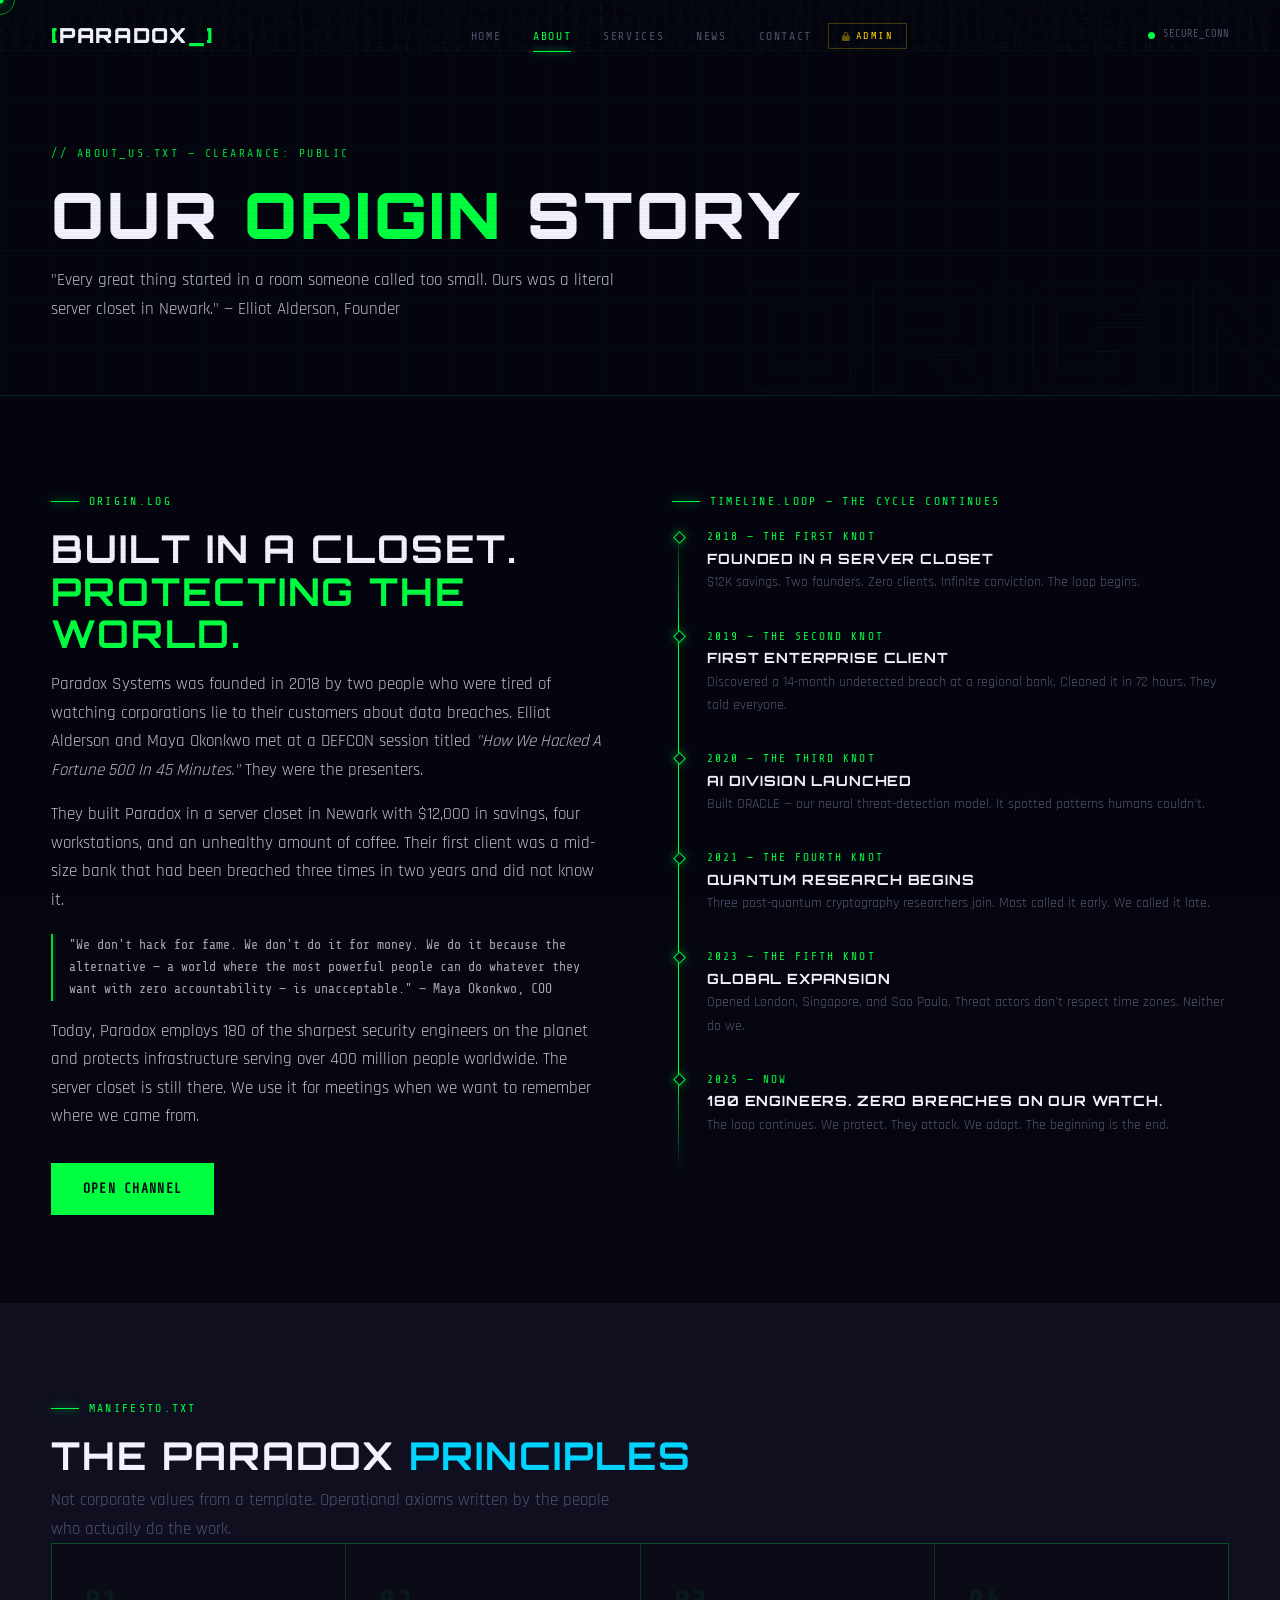
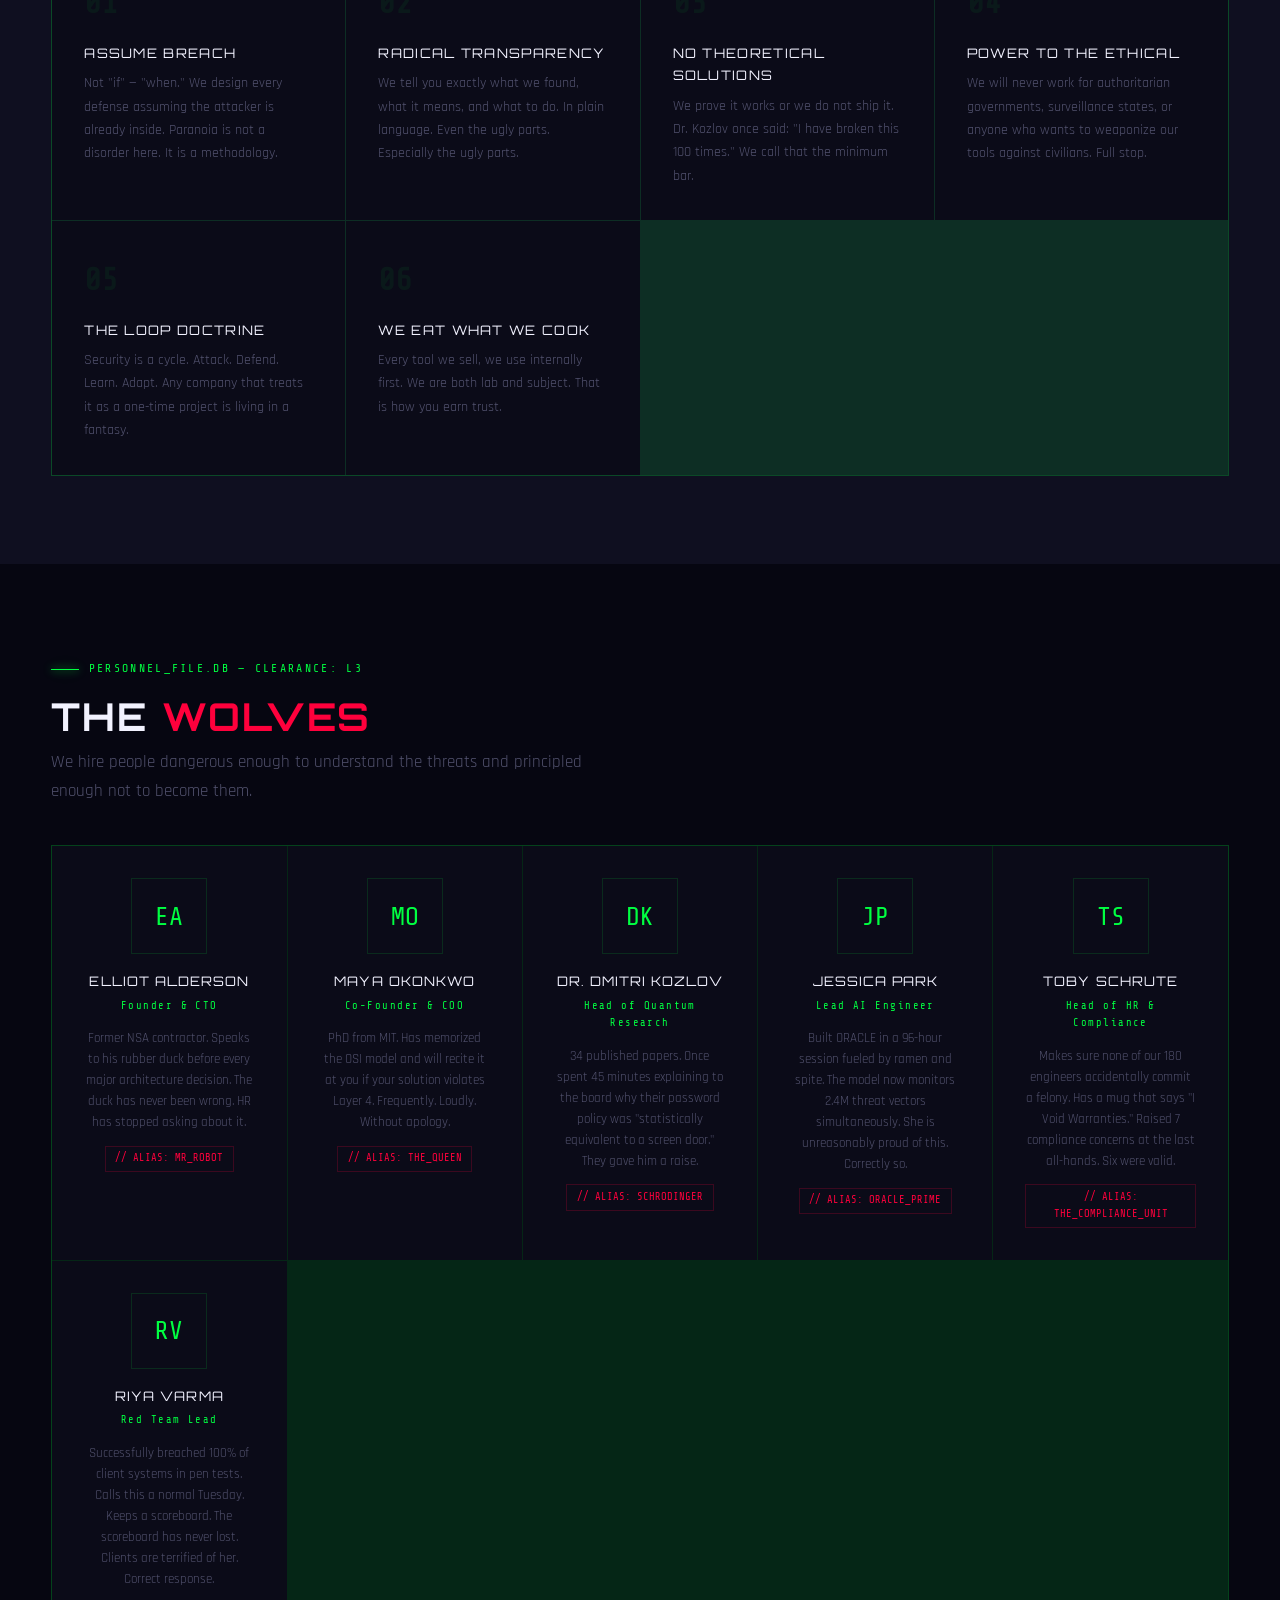
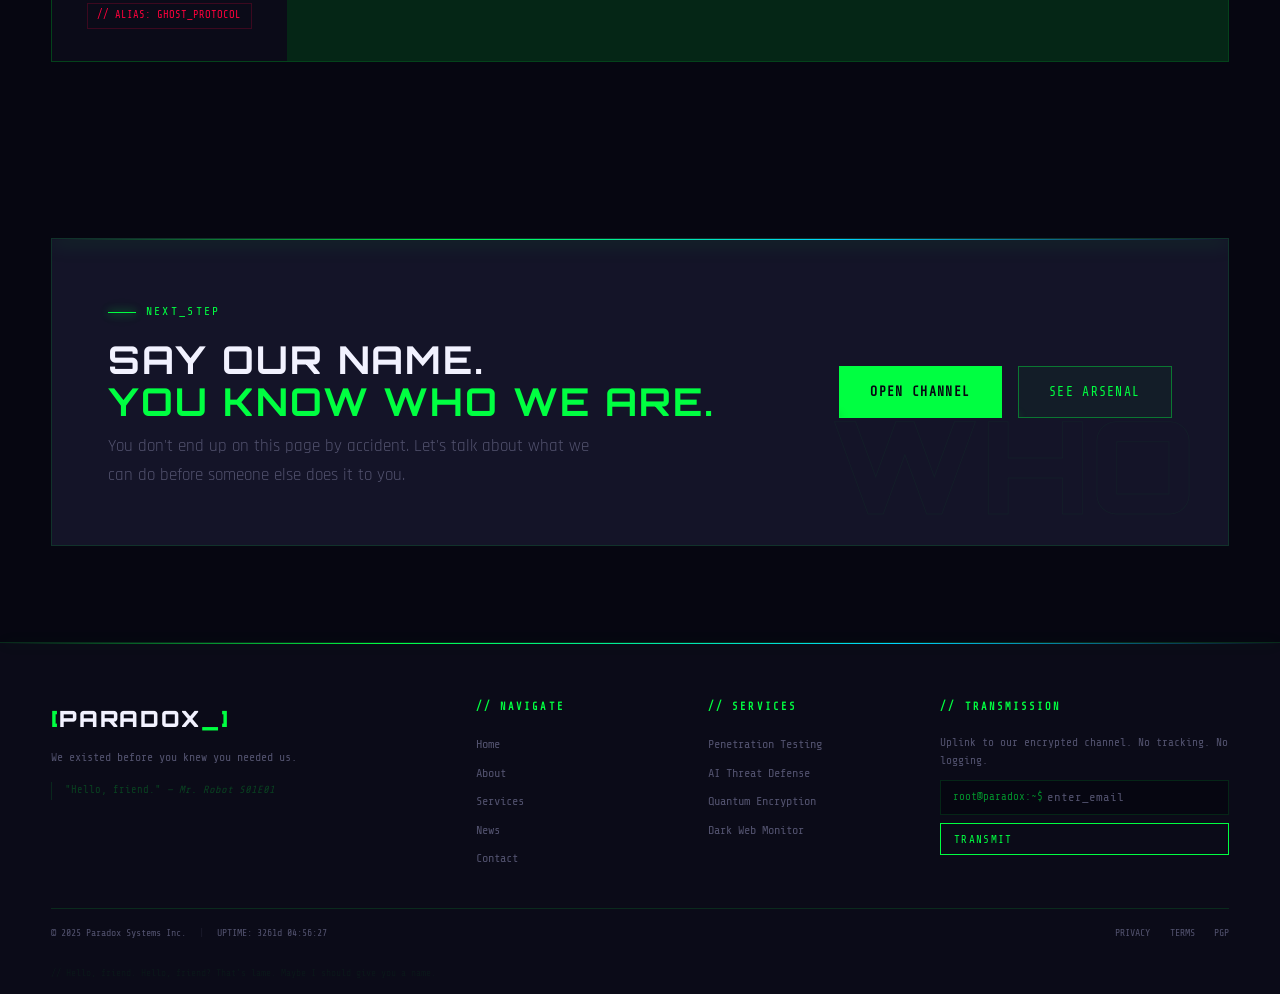
==== commit 27f3d666: "Lab: Tracking with Web Cookies" ====
--- a/about.html
+++ b/about.html
@@ -26,7 +26,7 @@
     <ul class="nav-links" id="navLinks">
       <li><a href="index.html"    class="nav-link">Home</a></li>
       <li><a href="about.html"    class="nav-link active">About</a></li>
-      <li><a href="products.html" class="nav-link">Services</a></li>
+      <li><a href="products.php" class="nav-link">Services</a></li>
       <li><a href="news.html"     class="nav-link">News</a></li>
       <li><a href="contact.php"   class="nav-link">Contact</a></li>
       <li><a href="login.php" class="nav-link" style="color:var(--gold);border:1px solid rgba(255,215,0,.25);padding:.4rem .8rem;font-size:.64rem;"><i class="fa-solid fa-lock" style="margin-right:.3rem;font-size:.55rem;"></i>Admin</a></li>
@@ -184,7 +184,7 @@
       </div>
       <div class="cta-actions">
         <a href="contact.php"   class="btn btn-filled">OPEN CHANNEL</a>
-        <a href="products.html" class="btn btn-green">SEE ARSENAL</a>
+        <a href="products.php" class="btn btn-green">SEE ARSENAL</a>
       </div>
     </div>
   </div>
@@ -200,8 +200,8 @@
         <p class="footer-tagline">We existed before you knew you needed us.</p>
         <p class="footer-quote">"Hello, friend." <em>— Mr. Robot S01E01</em></p>
       </div>
-      <div class="f-col"><h5>// Navigate</h5><ul><li><a href="index.html">Home</a></li><li><a href="about.html">About</a></li><li><a href="products.html">Services</a></li><li><a href="news.html">News</a></li><li><a href="contact.php">Contact</a></li></ul></div>
-      <div class="f-col"><h5>// Services</h5><ul><li><a href="products.html">Penetration Testing</a></li><li><a href="products.html">AI Threat Defense</a></li><li><a href="products.html">Quantum Encryption</a></li><li><a href="products.html">Dark Web Monitor</a></li></ul></div>
+      <div class="f-col"><h5>// Navigate</h5><ul><li><a href="index.html">Home</a></li><li><a href="about.html">About</a></li><li><a href="products.php">Services</a></li><li><a href="news.html">News</a></li><li><a href="contact.php">Contact</a></li></ul></div>
+      <div class="f-col"><h5>// Services</h5><ul><li><a href="products.php">Penetration Testing</a></li><li><a href="products.php">AI Threat Defense</a></li><li><a href="products.php">Quantum Encryption</a></li><li><a href="products.php">Dark Web Monitor</a></li></ul></div>
       <div class="f-col">
         <h5>// Transmission</h5>
         <p class="f-sub">Uplink to our encrypted channel. No tracking. No logging.</p>
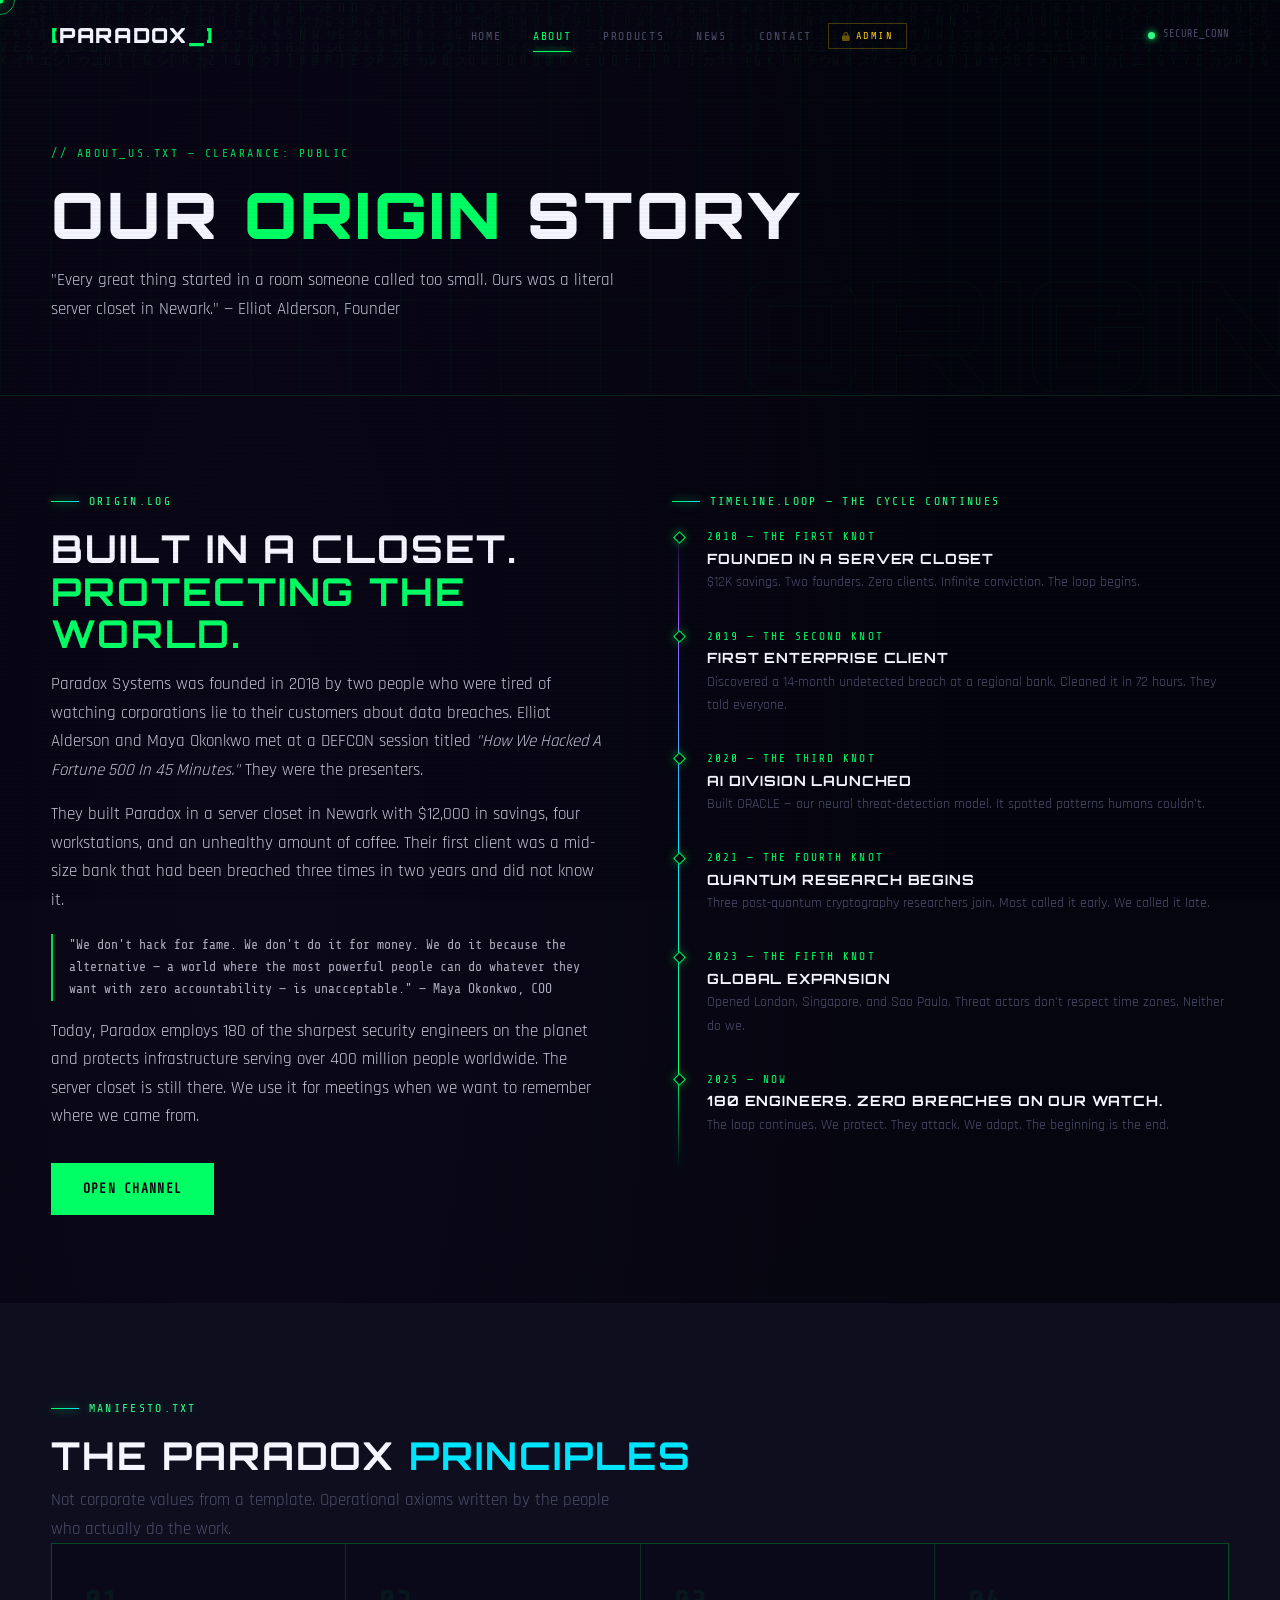
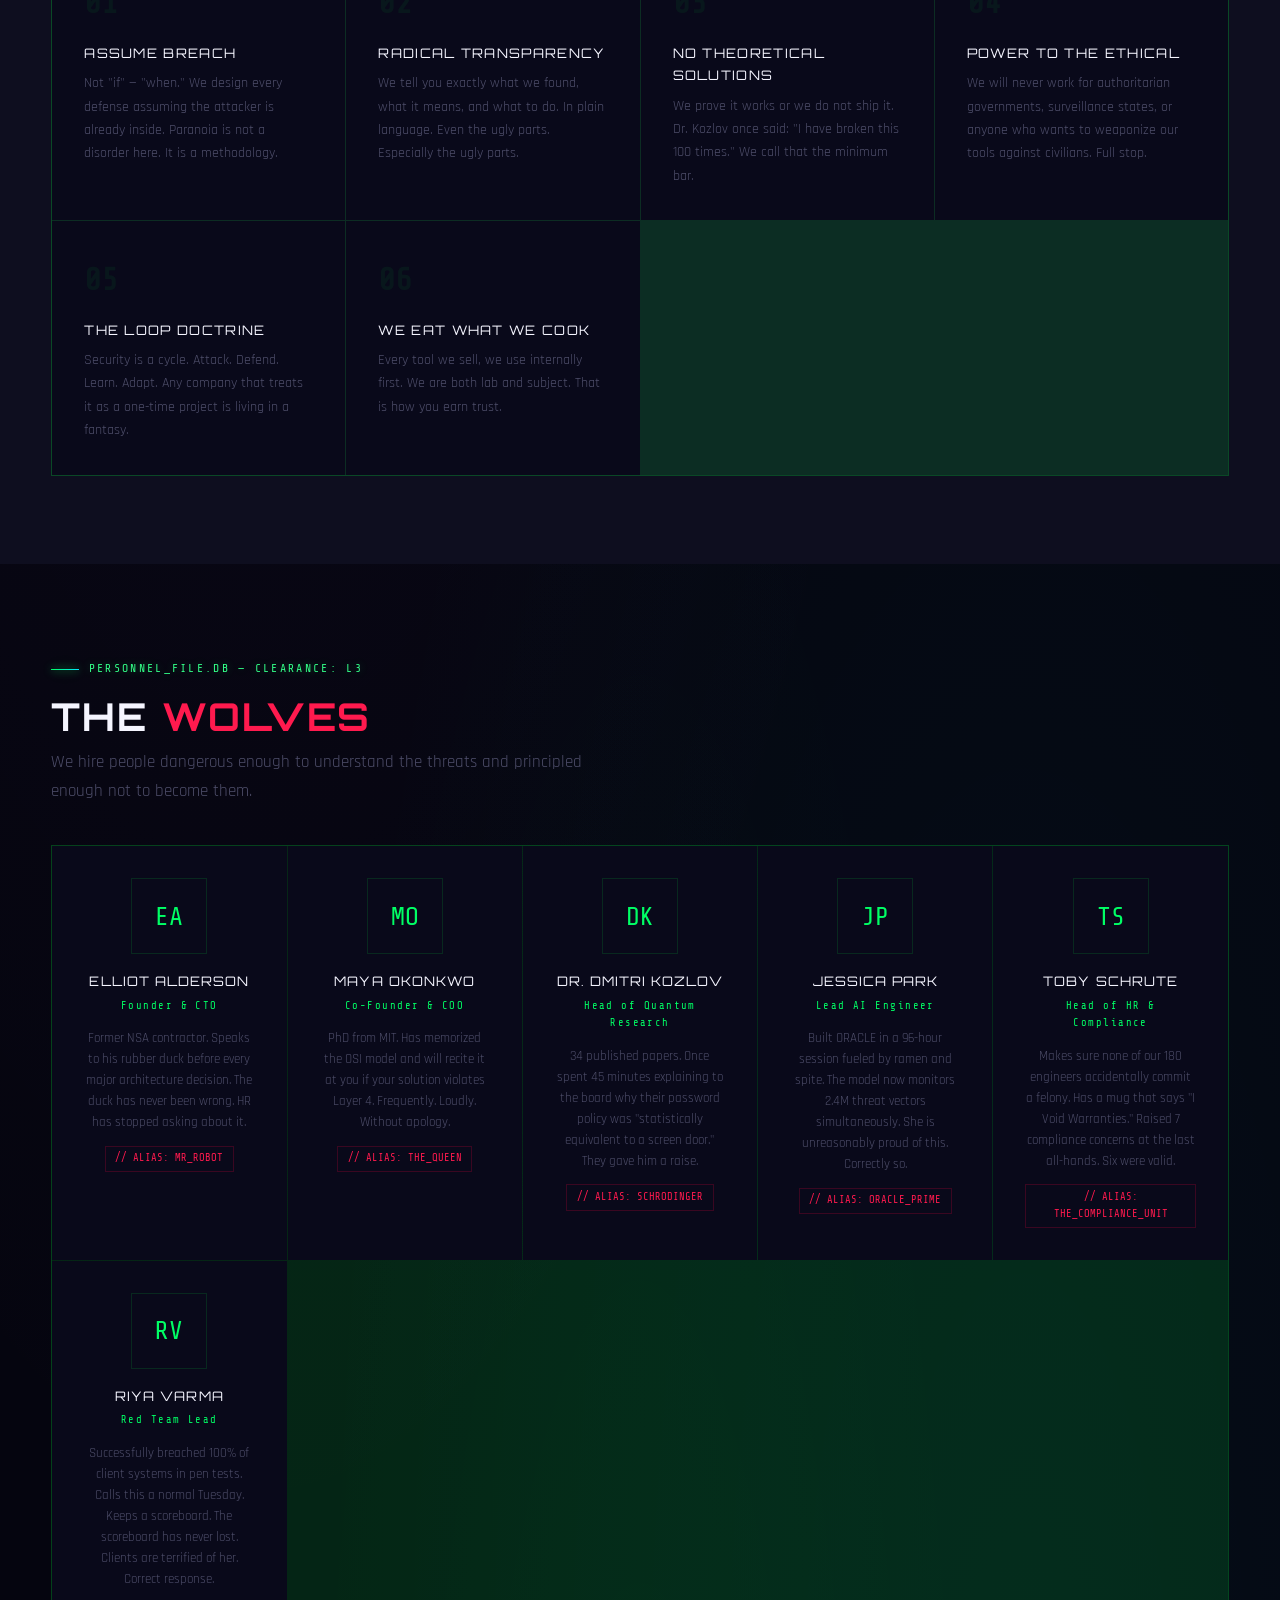
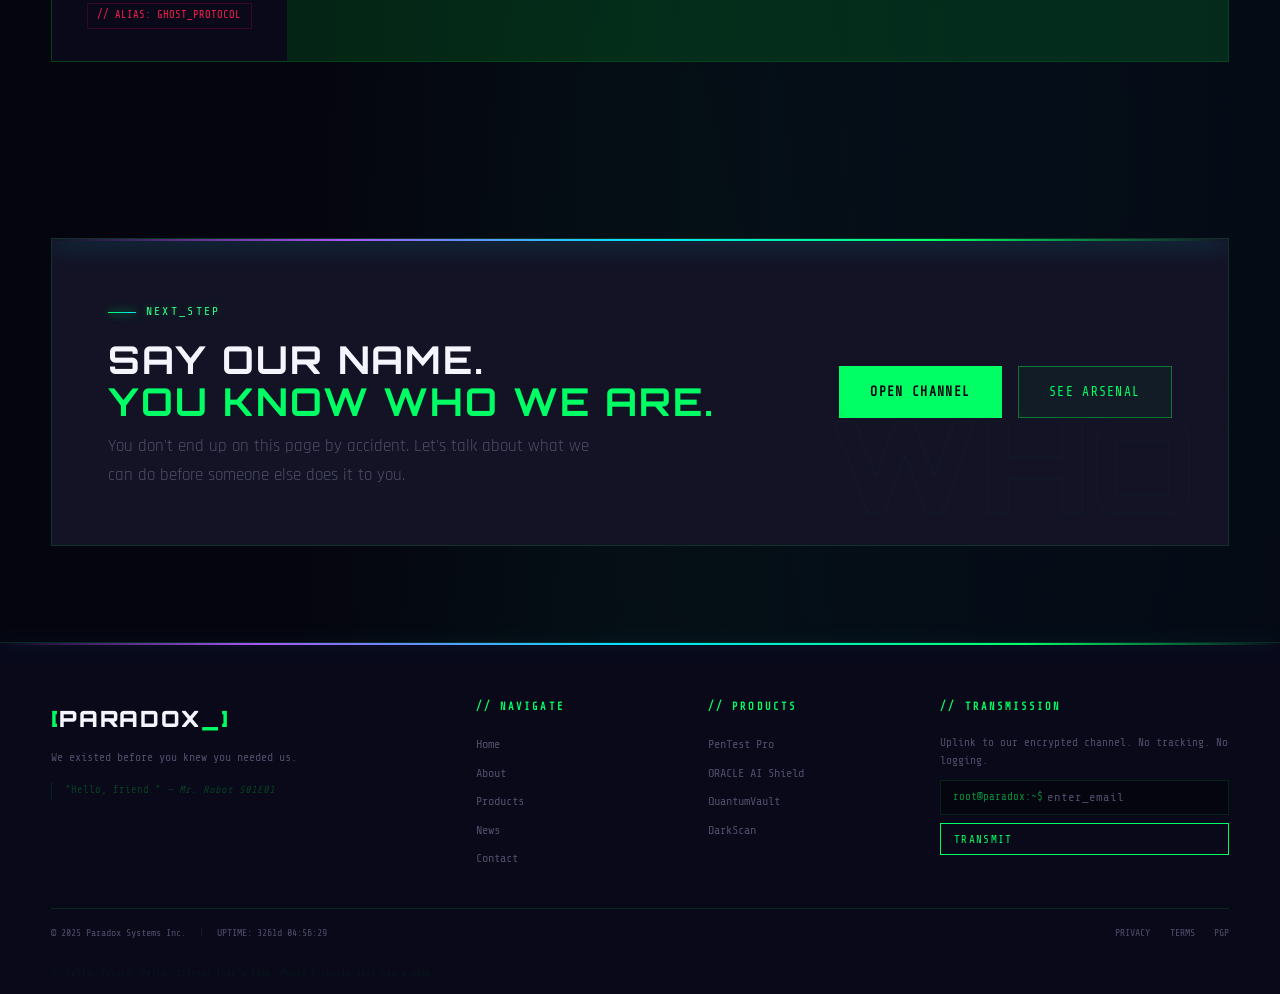
==== commit ddfaede7: "added enhancements" ====
--- a/about.html
+++ b/about.html
@@ -26,7 +26,7 @@
     <ul class="nav-links" id="navLinks">
       <li><a href="index.html"    class="nav-link">Home</a></li>
       <li><a href="about.html"    class="nav-link active">About</a></li>
-      <li><a href="products.php" class="nav-link">Services</a></li>
+      <li><a href="products.php" class="nav-link">Products</a></li>
       <li><a href="news.html"     class="nav-link">News</a></li>
       <li><a href="contact.php"   class="nav-link">Contact</a></li>
       <li><a href="login.php" class="nav-link" style="color:var(--gold);border:1px solid rgba(255,215,0,.25);padding:.4rem .8rem;font-size:.64rem;"><i class="fa-solid fa-lock" style="margin-right:.3rem;font-size:.55rem;"></i>Admin</a></li>
@@ -200,8 +200,8 @@
         <p class="footer-tagline">We existed before you knew you needed us.</p>
         <p class="footer-quote">"Hello, friend." <em>— Mr. Robot S01E01</em></p>
       </div>
-      <div class="f-col"><h5>// Navigate</h5><ul><li><a href="index.html">Home</a></li><li><a href="about.html">About</a></li><li><a href="products.php">Services</a></li><li><a href="news.html">News</a></li><li><a href="contact.php">Contact</a></li></ul></div>
-      <div class="f-col"><h5>// Services</h5><ul><li><a href="products.php">Penetration Testing</a></li><li><a href="products.php">AI Threat Defense</a></li><li><a href="products.php">Quantum Encryption</a></li><li><a href="products.php">Dark Web Monitor</a></li></ul></div>
+      <div class="f-col"><h5>// Navigate</h5><ul><li><a href="index.html">Home</a></li><li><a href="about.html">About</a></li><li><a href="products.php">Products</a></li><li><a href="news.html">News</a></li><li><a href="contact.php">Contact</a></li></ul></div>
+      <div class="f-col"><h5>// Products</h5><ul><li><a href="product-pentestpro.php">PenTest Pro</a></li><li><a href="product-oracle-ai.php">ORACLE AI Shield</a></li><li><a href="product-quantumvault.php">QuantumVault</a></li><li><a href="product-darkscan.php">DarkScan</a></li></ul></div>
       <div class="f-col">
         <h5>// Transmission</h5>
         <p class="f-sub">Uplink to our encrypted channel. No tracking. No logging.</p>
@@ -221,4 +221,4 @@
 
 <script src="js/main.js" defer></script>
 </body>
-</html>
+</html>
--- a/css/style.css
+++ b/css/style.css
@@ -1,50 +1,123 @@
 /* ============================================================
-   PARADOX SYSTEMS — Enhanced Stylesheet v2
+   PARADOX SYSTEMS — Enhanced Stylesheet v3
+   Expanded color palette + richer visual system
    ============================================================ */
 
 @import url('https://fonts.googleapis.com/css2?family=Orbitron:wght@400;700;900&family=Share+Tech+Mono&family=Rajdhani:wght@300;400;500;600;700&display=swap');
 @import url('https://cdnjs.cloudflare.com/ajax/libs/font-awesome/6.5.1/css/all.min.css');
 
 :root {
-  --bg:           #060611;
-  --bg2:          #0b0b18;
-  --surface:      #0f0f20;
-  --surface2:     #141428;
+  /* ── Backgrounds ── */
+  --bg:           #05050f;
+  --bg2:          #09091a;
+  --surface:      #0e0e1f;
+  --surface2:     #131325;
+  --surface3:     #191930;
+
+  /* ── Borders ── */
   --border:       rgba(0,255,65,0.13);
-  --border-hover: rgba(0,255,65,0.35);
-  --green:        #00ff41;
-  --green-dim:    rgba(0,255,65,0.10);
-  --green-glow:   0 0 20px rgba(0,255,65,0.4), 0 0 60px rgba(0,255,65,0.15);
-  --cyan:         #00d4ff;
-  --cyan-dim:     rgba(0,212,255,0.10);
-  --red:          #ff003c;
-  --gold:         #ffd700;
-  --purple:       #7b2fff;
-  --text:         #c0c0d0;
-  --text-dim:     #52526e;
-  --text-bright:  #e8e8f8;
-  --white:        #f2f2ff;
+  --border-hover: rgba(0,255,65,0.38);
+  --border-subtle:rgba(255,255,255,0.05);
+
+  /* ── Green (primary) ── */
+  --green:        #00ff65;
+  --green-lt:     #33ff88;
+  --green-dk:     #00cc50;
+  --green-dim:    rgba(0,255,101,0.10);
+  --green-glow:   0 0 20px rgba(0,255,101,0.45), 0 0 60px rgba(0,255,101,0.15);
+
+  /* ── Cyan (secondary) ── */
+  --cyan:         #00e5ff;
+  --cyan-lt:      #40eeff;
+  --cyan-dk:      #00b8cc;
+  --cyan-dim:     rgba(0,229,255,0.10);
+  --cyan-glow:    0 0 20px rgba(0,229,255,0.45), 0 0 60px rgba(0,229,255,0.15);
+
+  /* ── Red (danger/offensive) ── */
+  --red:          #ff1a4e;
+  --red-lt:       #ff4d73;
+  --red-dk:       #cc0033;
+  --red-dim:      rgba(255,26,78,0.10);
+  --red-glow:     0 0 20px rgba(255,26,78,0.45), 0 0 60px rgba(255,26,78,0.15);
+
+  /* ── Gold (premium/compliance) ── */
+  --gold:         #ffcc00;
+  --gold-lt:      #ffe040;
+  --gold-dk:      #cc9900;
+  --gold-dim:     rgba(255,204,0,0.10);
+  --gold-glow:    0 0 20px rgba(255,204,0,0.45), 0 0 60px rgba(255,204,0,0.15);
+
+  /* ── Purple (AI/advanced) ── */
+  --purple:       #a855f7;
+  --purple-lt:    #c084fc;
+  --purple-dk:    #7c3aed;
+  --purple-dim:   rgba(168,85,247,0.10);
+  --purple-glow:  0 0 20px rgba(168,85,247,0.45), 0 0 60px rgba(168,85,247,0.15);
+
+  /* ── Orange (warnings) ── */
+  --orange:       #ff6b35;
+  --orange-lt:    #ff8c5a;
+  --orange-dim:   rgba(255,107,53,0.10);
+  --orange-glow:  0 0 20px rgba(255,107,53,0.4);
+
+  /* ── Pink (accents) ── */
+  --pink:         #f72585;
+  --pink-lt:      #ff5caa;
+  --pink-dim:     rgba(247,37,133,0.10);
+
+  /* ── Teal ── */
+  --teal:         #00b4a0;
+  --teal-lt:      #00d4be;
+  --teal-dim:     rgba(0,180,160,0.10);
+
+  /* ── Text ── */
+  --text:         #c8c8dc;
+  --text-lt:      #dcdcf0;
+  --text-dim:     #4e4e6a;
+  --text-bright:  #eeeeff;
+  --white:        #f5f5ff;
+
+  /* ── Gradients ── */
+  --grad-green:   linear-gradient(135deg, var(--green-dk), var(--cyan-dk));
+  --grad-fire:    linear-gradient(135deg, var(--red-dk), var(--orange));
+  --grad-galaxy:  linear-gradient(135deg, var(--purple-dk), var(--cyan-dk));
+  --grad-gold:    linear-gradient(135deg, var(--gold-dk), var(--orange));
+  --grad-surface: linear-gradient(180deg, var(--surface2), var(--bg2));
+
+  /* ── Fonts ── */
   --font-head:    'Orbitron', monospace;
   --font-mono:    'Share Tech Mono', monospace;
   --font-body:    'Rajdhani', sans-serif;
+
+  /* ── Misc ── */
   --navbar-h:     65px;
   --trans:        0.3s cubic-bezier(0.4,0,0.2,1);
+  --radius:       4px;
 }
 
 *,*::before,*::after{box-sizing:border-box;margin:0;padding:0;}
 html{scroll-behavior:smooth;scrollbar-width:thin;scrollbar-color:var(--green) var(--bg2);}
 html::-webkit-scrollbar{width:5px;}
 html::-webkit-scrollbar-track{background:var(--bg2);}
-html::-webkit-scrollbar-thumb{background:var(--green);border-radius:4px;box-shadow:0 0 6px var(--green);}
-body{font-family:var(--font-body);background:var(--bg);color:var(--text);line-height:1.7;overflow-x:hidden;cursor:none;}
+html::-webkit-scrollbar-thumb{background:linear-gradient(to bottom,var(--green),var(--cyan));border-radius:4px;box-shadow:0 0 8px var(--green);}
+body{
+  font-family:var(--font-body);
+  background:var(--bg);
+  background-image:
+    radial-gradient(ellipse at 20% 20%, rgba(168,85,247,0.04) 0%, transparent 50%),
+    radial-gradient(ellipse at 80% 80%, rgba(0,229,255,0.04) 0%, transparent 50%),
+    radial-gradient(ellipse at 50% 100%, rgba(0,255,101,0.03) 0%, transparent 40%);
+  color:var(--text);line-height:1.7;overflow-x:hidden;cursor:none;
+}
 a{color:inherit;text-decoration:none;}
 ul{list-style:none;}
 img{display:block;max-width:100%;}
 @media(max-width:768px){body{cursor:auto;}}
 
 /* Custom Cursor */
-.cursor-dot{position:fixed;width:7px;height:7px;background:var(--green);border-radius:50%;pointer-events:none;z-index:9999;transform:translate(-50%,-50%);box-shadow:0 0 12px var(--green),0 0 24px rgba(0,255,65,0.4);}
-.cursor-ring{position:fixed;width:30px;height:30px;border:1px solid rgba(0,255,65,0.55);border-radius:50%;pointer-events:none;z-index:9998;transform:translate(-50%,-50%);transition:width .2s,height .2s,border-color .2s;}
+.cursor-dot{position:fixed;width:7px;height:7px;background:var(--green);border-radius:50%;pointer-events:none;z-index:9999;transform:translate(-50%,-50%);box-shadow:0 0 14px var(--green),0 0 28px rgba(0,255,101,0.5);}
+.cursor-ring{position:fixed;width:30px;height:30px;border:1px solid rgba(0,255,101,0.6);border-radius:50%;pointer-events:none;z-index:9998;transform:translate(-50%,-50%);transition:width .2s,height .2s,border-color .2s,box-shadow .2s;}
+.cursor-ring:hover{box-shadow:0 0 12px var(--green);}
 @media(max-width:768px){.cursor-dot,.cursor-ring{display:none;}}
 
 /* Canvas & Overlays */
@@ -55,7 +128,7 @@
 /* Keyframes */
 @keyframes blink{0%,100%{opacity:1}50%{opacity:0}}
 @keyframes pulse{0%,100%{opacity:1;box-shadow:0 0 6px var(--green)}50%{opacity:.3;box-shadow:none}}
-@keyframes glow-pulse{0%,100%{text-shadow:0 0 20px rgba(0,255,65,.3)}50%{text-shadow:0 0 40px rgba(0,255,65,.7),0 0 80px rgba(0,255,65,.3)}}
+@keyframes glow-pulse{0%,100%{text-shadow:0 0 20px rgba(0,255,101,.4),0 0 40px rgba(0,229,255,.1)}50%{text-shadow:0 0 50px rgba(0,255,101,.8),0 0 100px rgba(0,229,255,.3)}}
 @keyframes marquee{from{transform:translateX(0)}to{transform:translateX(-50%)}}
 @keyframes grid-move{from{transform:translateY(0)}to{transform:translateY(50px)}}
 @keyframes bob{0%,100%{transform:translateX(-50%) translateY(0)}50%{transform:translateX(-50%) translateY(8px)}}
@@ -83,9 +156,9 @@
 
 /* Utility */
 .container{width:min(1200px,92%);margin:0 auto;}
-.section-tag{font-family:var(--font-mono);font-size:.72rem;color:var(--green);letter-spacing:.2em;display:inline-flex;align-items:center;gap:.6rem;margin-bottom:1rem;}
-.section-tag::before{content:'';display:inline-block;width:28px;height:1px;background:var(--green);box-shadow:0 0 8px var(--green),0 0 16px rgba(0,255,65,.3);}
-.section-tag i{font-size:.6rem;opacity:.7;}
+.section-tag{font-family:var(--font-mono);font-size:.72rem;color:var(--green-lt);letter-spacing:.2em;display:inline-flex;align-items:center;gap:.6rem;margin-bottom:1rem;text-shadow:0 0 8px rgba(0,255,101,0.3);}
+.section-tag::before{content:'';display:inline-block;width:28px;height:1px;background:linear-gradient(90deg,var(--green),var(--cyan));box-shadow:0 0 8px var(--green),0 0 16px rgba(0,255,101,.3);}
+.section-tag i{font-size:.6rem;opacity:.8;color:var(--cyan);}
 .blink{animation:blink 1s step-end infinite;}
 .reveal{opacity:0;transform:translateY(28px);transition:opacity .65s ease,transform .65s ease;}
 .reveal.show{opacity:1;transform:translateY(0);}
@@ -108,7 +181,7 @@
 
 /* Card base */
 .card{background:var(--surface);border:1px solid var(--border);position:relative;transition:border-color var(--trans),box-shadow var(--trans),transform var(--trans);overflow:hidden;}
-.card::before{content:'';position:absolute;top:0;left:0;right:0;height:1px;background:linear-gradient(90deg,transparent,var(--green),transparent);opacity:0;transition:opacity var(--trans);box-shadow:0 0 12px var(--green);}
+.card::before{content:'';position:absolute;top:0;left:0;right:0;height:1px;background:linear-gradient(90deg,transparent,var(--cyan),var(--green),transparent);opacity:0;transition:opacity var(--trans);box-shadow:0 0 14px var(--green);}
 .card::after{content:'';position:absolute;left:0;right:0;height:1px;background:linear-gradient(90deg,transparent,rgba(0,255,65,.4),transparent);top:-2px;opacity:0;pointer-events:none;}
 .card:hover{border-color:var(--border-hover);box-shadow:0 4px 30px rgba(0,255,65,.08);transform:translateY(-3px);}
 .card:hover::before{opacity:1;}
@@ -134,7 +207,7 @@
    NAVBAR
    ============================================================ */
 #navbar{position:fixed;top:0;left:0;right:0;z-index:1000;padding:1.1rem 0;transition:background var(--trans),border-color var(--trans),padding var(--trans),box-shadow var(--trans);border-bottom:1px solid transparent;}
-#navbar.scrolled{background:rgba(6,6,17,.97);backdrop-filter:blur(20px) saturate(180%);-webkit-backdrop-filter:blur(20px);border-bottom-color:var(--border);padding:.7rem 0;box-shadow:0 4px 30px rgba(0,0,0,.5),0 1px 0 rgba(0,255,65,.1);}
+#navbar.scrolled{background:rgba(5,5,15,.97);backdrop-filter:blur(20px) saturate(180%);-webkit-backdrop-filter:blur(20px);border-bottom-color:rgba(0,255,101,.15);padding:.7rem 0;box-shadow:0 4px 40px rgba(0,0,0,.6),0 1px 0 rgba(0,255,101,.12),inset 0 -1px 0 rgba(168,85,247,.08);}
 .nav-wrap{display:flex;align-items:center;justify-content:space-between;gap:1.5rem;}
 .nav-logo{font-family:var(--font-head);font-size:1.3rem;font-weight:900;color:var(--white);flex-shrink:0;letter-spacing:.08em;transition:text-shadow var(--trans);}
 .nav-logo .br{color:var(--green);}
@@ -147,7 +220,7 @@
 .nav-link:hover,.nav-link.active{color:var(--green);}
 .nav-link.active::after{content:'';position:absolute;bottom:-1px;left:1rem;right:1rem;height:1px;background:var(--green);box-shadow:0 0 6px var(--green);}
 .nav-status{display:flex;align-items:center;gap:.5rem;font-family:var(--font-mono);font-size:.65rem;color:var(--text-dim);}
-.status-dot{width:7px;height:7px;border-radius:50%;background:var(--green);animation:pulse 2s ease-in-out infinite;}
+.status-dot{width:7px;height:7px;border-radius:50%;background:var(--green-lt);box-shadow:0 0 6px var(--green),0 0 12px rgba(0,255,101,.4);animation:pulse 2s ease-in-out infinite;}
 .hamburger{display:none;flex-direction:column;gap:5px;background:none;border:none;cursor:pointer;padding:6px;}
 .ham-line{display:block;width:22px;height:1px;background:var(--green);transition:transform var(--trans),opacity var(--trans);box-shadow:0 0 4px rgba(0,255,65,.4);}
 @media(max-width:860px){
@@ -177,7 +250,7 @@
    ============================================================ */
 .home-hero{min-height:100vh;display:flex;align-items:center;position:relative;overflow:hidden;padding-top:var(--navbar-h);}
 .home-hero .grid-bg{animation:grid-move 25s linear infinite;}
-.home-hero .vignette{position:absolute;inset:0;z-index:0;background:radial-gradient(ellipse at 65% 50%,transparent 35%,var(--bg) 80%),radial-gradient(ellipse at 20% 80%,rgba(0,212,255,.04) 0%,transparent 50%),radial-gradient(ellipse at 80% 20%,rgba(0,255,65,.04) 0%,transparent 50%);}
+.home-hero .vignette{position:absolute;inset:0;z-index:0;background:radial-gradient(ellipse at 70% 50%,rgba(0,229,255,0.06) 0%,transparent 45%),radial-gradient(ellipse at 15% 70%,rgba(168,85,247,0.07) 0%,transparent 40%),radial-gradient(ellipse at 50% 0%,rgba(0,255,101,0.05) 0%,transparent 35%),radial-gradient(ellipse at 65% 50%,transparent 30%,var(--bg) 80%);}
 .hero-content{position:relative;z-index:1;max-width:760px;}
 .hero-prompt{font-family:var(--font-mono);font-size:.82rem;color:var(--text-dim);margin-bottom:1.6rem;display:flex;flex-wrap:wrap;gap:.3rem;align-items:center;animation:fade-in-up .7s ease both;}
 .hero-prompt .u{color:var(--cyan);}
@@ -185,14 +258,14 @@
 .hero-prompt .d{color:var(--gold);}
 .hero-prompt .cmd{color:var(--green);text-shadow:0 0 10px rgba(0,255,65,.3);}
 .hero-h1{color:var(--white);margin-bottom:1.2rem;animation:fade-in-up .7s .15s ease both;}
-.hero-h1 .green{color:var(--green);animation:glow-pulse 3s ease-in-out infinite;}
+.hero-h1 .green{color:var(--green-lt);text-shadow:0 0 30px rgba(0,255,101,0.6),0 0 80px rgba(0,255,101,0.2);animation:glow-pulse 3s ease-in-out infinite;}
 .hero-h1 .red{color:var(--red);text-shadow:0 0 30px rgba(255,0,60,.4);}
 .hero-sub{font-size:1.1rem;color:var(--text);max-width:560px;margin-bottom:2.2rem;line-height:1.75;animation:fade-in-up .7s .25s ease both;}
 .hero-actions{display:flex;gap:1rem;flex-wrap:wrap;margin-bottom:2.5rem;animation:fade-in-up .7s .35s ease both;}
 .hero-stats{display:grid;grid-template-columns:repeat(4,1fr);gap:1px;background:var(--border);border:1px solid var(--border);max-width:500px;animation:fade-in-up .7s .45s ease both;}
 .h-stat{background:var(--bg2);padding:1rem;text-align:center;transition:background var(--trans);}
 .h-stat:hover{background:var(--surface);}
-.h-stat .num{font-family:var(--font-mono);font-size:1.6rem;color:var(--green);display:block;text-shadow:0 0 20px rgba(0,255,65,.4);}
+.h-stat .num{font-family:var(--font-mono);font-size:1.6rem;color:var(--green-lt);display:block;text-shadow:0 0 20px rgba(0,255,101,.5),0 0 40px rgba(0,255,101,.2);}
 .h-stat .lbl{font-size:.62rem;color:var(--text-dim);letter-spacing:.1em;text-transform:uppercase;margin-top:.2rem;}
 .scroll-hint{position:absolute;bottom:2rem;left:50%;transform:translateX(-50%);z-index:1;font-family:var(--font-mono);font-size:.62rem;color:var(--text-dim);letter-spacing:.18em;display:flex;flex-direction:column;align-items:center;gap:.4rem;animation:bob 2.5s ease-in-out infinite;}
 .scroll-hint svg{width:14px;opacity:.3;}
@@ -209,10 +282,10 @@
 /* Feature grid */
 .feat-grid{display:grid;grid-template-columns:repeat(auto-fill,minmax(280px,1fr));gap:1px;background:var(--border);border:1px solid var(--border);}
 .feat-item{background:var(--bg2);padding:2.2rem;transition:background var(--trans),transform var(--trans);position:relative;overflow:hidden;}
-.feat-item::after{content:'';position:absolute;bottom:0;left:0;width:0;height:2px;background:linear-gradient(90deg,var(--green),var(--cyan));box-shadow:0 0 8px var(--green);transition:width .4s ease;}
+.feat-item::after{content:'';position:absolute;bottom:0;left:0;width:0;height:2px;background:linear-gradient(90deg,var(--purple),var(--cyan),var(--green));box-shadow:0 0 10px var(--cyan);transition:width .45s ease;}
 .feat-item:hover{background:var(--surface);transform:translateY(-2px);}
 .feat-item:hover::after{width:100%;}
-.feat-num{font-family:var(--font-mono);font-size:1.3rem;color:var(--green);margin-bottom:1rem;text-shadow:0 0 16px rgba(0,255,65,.4);}
+.feat-num{font-family:var(--font-mono);font-size:1.3rem;color:var(--cyan-lt);margin-bottom:1rem;text-shadow:0 0 16px rgba(0,229,255,.5),0 0 32px rgba(0,229,255,.2);}
 .feat-item h3{font-size:.9rem;color:var(--white);margin-bottom:.6rem;}
 .feat-item p{font-size:.88rem;color:var(--text-dim);line-height:1.65;}
 .feat-more{display:inline-flex;align-items:center;gap:.4rem;margin-top:1.1rem;font-family:var(--font-mono);font-size:.7rem;color:var(--green);letter-spacing:.1em;text-transform:uppercase;transition:gap var(--trans),text-shadow var(--trans);}
@@ -225,13 +298,13 @@
 .num-item::before{content:'';position:absolute;inset:0;background:radial-gradient(ellipse at 50% 100%,rgba(0,255,65,.06),transparent 70%);opacity:0;transition:opacity var(--trans);}
 .num-item:hover{background:var(--surface);}
 .num-item:hover::before{opacity:1;}
-.num-item .big{font-family:var(--font-mono);font-size:2.2rem;display:block;transition:text-shadow var(--trans);}
-.num-item:hover .big{text-shadow:0 0 20px currentColor;}
+.num-item .big{font-family:var(--font-mono);font-size:2.2rem;display:block;transition:text-shadow var(--trans),transform var(--trans);}
+.num-item:hover .big{text-shadow:0 0 24px currentColor,0 0 48px currentColor;transform:scale(1.05);}
 .num-item .lbl{font-size:.7rem;color:var(--text-dim);letter-spacing:.1em;text-transform:uppercase;margin-top:.3rem;}
 
 /* CTA Box */
 .cta-box{background:var(--surface2);border:1px solid var(--border);padding:3.5rem;display:flex;align-items:center;justify-content:space-between;gap:2rem;position:relative;overflow:hidden;animation:border-glow 4s ease-in-out infinite;}
-.cta-box::before{content:'';position:absolute;top:0;left:0;right:0;height:1px;background:linear-gradient(90deg,transparent,var(--green),var(--cyan),transparent);box-shadow:0 0 20px var(--green);}
+.cta-box::before{content:'';position:absolute;top:0;left:0;right:0;height:2px;background:linear-gradient(90deg,transparent,var(--purple),var(--cyan),var(--green),transparent);box-shadow:0 0 24px var(--cyan);}
 .cta-box::after{content:attr(data-code);position:absolute;right:2rem;bottom:1rem;font-family:var(--font-head);font-size:8rem;font-weight:900;color:transparent;-webkit-text-stroke:1px rgba(0,255,65,.04);pointer-events:none;line-height:1;animation:float-up 8s ease-in-out infinite;}
 .cta-box h2{color:var(--white);}
 .cta-box p{color:var(--text-dim);max-width:500px;margin-top:.6rem;}
@@ -247,7 +320,7 @@
 
 /* Timeline */
 .timeline{padding-left:2.2rem;position:relative;}
-.timeline::before{content:'';position:absolute;left:6px;top:0;bottom:0;width:1px;background:linear-gradient(to bottom,transparent,var(--green) 15%,var(--green) 85%,transparent);box-shadow:0 0 8px rgba(0,255,65,.3);}
+.timeline::before{content:'';position:absolute;left:6px;top:0;bottom:0;width:1px;background:linear-gradient(to bottom,transparent,var(--purple) 15%,var(--cyan) 50%,var(--green) 85%,transparent);box-shadow:0 0 10px rgba(0,229,255,.3);}
 .tl-item{padding-bottom:2rem;position:relative;}
 .tl-item::before{content:'';position:absolute;left:-2rem;top:.35rem;width:9px;height:9px;border:1px solid var(--green);transform:rotate(45deg);background:var(--bg);box-shadow:0 0 10px rgba(0,255,65,.5);transition:box-shadow var(--trans),background var(--trans);}
 .tl-item:hover::before{background:var(--green);box-shadow:0 0 16px var(--green);}
@@ -258,7 +331,7 @@
 /* Values */
 .vals-grid{display:grid;grid-template-columns:repeat(auto-fill,minmax(240px,1fr));gap:1px;background:var(--border);border:1px solid var(--border);}
 .val-item{background:var(--bg2);padding:2rem;transition:background var(--trans),transform var(--trans);position:relative;}
-.val-item::after{content:'';position:absolute;bottom:0;left:0;width:0;height:2px;background:linear-gradient(90deg,var(--cyan),transparent);transition:width .4s ease;}
+.val-item::after{content:'';position:absolute;bottom:0;left:0;width:0;height:2px;background:linear-gradient(90deg,var(--purple),var(--cyan));box-shadow:0 0 8px var(--cyan);transition:width .4s ease;}
 .val-item:hover{background:var(--surface);transform:translateY(-2px);}
 .val-item:hover::after{width:100%;}
 .val-num{font-family:var(--font-mono);font-size:2rem;color:rgba(0,255,65,.06);font-weight:900;margin-bottom:.7rem;}
@@ -269,7 +342,7 @@
 /* Team */
 .team-grid{display:grid;grid-template-columns:repeat(auto-fill,minmax(230px,1fr));gap:1px;background:var(--border);border:1px solid var(--border);}
 .team-card{background:var(--bg2);padding:2rem;text-align:center;transition:background var(--trans),transform var(--trans);position:relative;overflow:hidden;}
-.team-card::before{content:'';position:absolute;top:0;left:0;right:0;height:1px;background:linear-gradient(90deg,transparent,var(--cyan),transparent);opacity:0;transition:opacity var(--trans);}
+.team-card::before{content:'';position:absolute;top:0;left:0;right:0;height:1px;background:linear-gradient(90deg,transparent,var(--pink-lt, #ff5caa),var(--cyan),transparent);opacity:0;transition:opacity var(--trans);}
 .team-card:hover{background:var(--surface);transform:translateY(-3px);}
 .team-card:hover::before{opacity:1;}
 .team-av{width:76px;height:76px;margin:0 auto 1rem;border:1px solid var(--border);display:flex;align-items:center;justify-content:center;font-family:var(--font-mono);font-size:1.6rem;color:var(--green);transition:border-color var(--trans),box-shadow var(--trans);}
@@ -286,7 +359,7 @@
    ============================================================ */
 .prod-grid{display:grid;grid-template-columns:repeat(auto-fill,minmax(340px,1fr));gap:1px;background:var(--border);border:1px solid var(--border);}
 .prod-card{background:var(--bg2);padding:2.2rem;display:flex;flex-direction:column;transition:background var(--trans),transform var(--trans);position:relative;overflow:hidden;}
-.prod-card::before{content:'';position:absolute;top:0;left:0;right:0;height:2px;background:linear-gradient(90deg,var(--cyan),var(--green),var(--cyan));opacity:0;transition:opacity var(--trans);}
+.prod-card::before{content:'';position:absolute;top:0;left:0;right:0;height:2px;background:linear-gradient(90deg,var(--purple),var(--cyan),var(--green));opacity:0;transition:opacity var(--trans);box-shadow:0 0 12px var(--cyan);}
 .prod-card:hover{background:var(--surface);transform:translateY(-2px);}
 .prod-card:hover::before{opacity:1;}
 .pc-top{display:flex;align-items:flex-start;justify-content:space-between;margin-bottom:1.2rem;}
@@ -306,7 +379,7 @@
 /* Pricing */
 .pricing-grid{display:grid;grid-template-columns:repeat(3,1fr);gap:1px;background:var(--border);border:1px solid var(--border);}
 .price-card{background:var(--bg2);padding:2.5rem 2rem;text-align:center;display:flex;flex-direction:column;transition:background var(--trans),transform var(--trans);}
-.price-card.hot{background:var(--surface);border-top:2px solid var(--green);box-shadow:0 0 40px rgba(0,255,65,.06),inset 0 0 40px rgba(0,255,65,.02);}
+.price-card.hot{background:linear-gradient(180deg,rgba(0,255,101,.04),var(--surface));border-top:2px solid var(--green-lt);box-shadow:0 0 40px rgba(0,255,101,.1),inset 0 0 60px rgba(0,255,101,.03);}
 .price-card:hover{background:var(--surface);transform:translateY(-3px);}
 .price-tier{font-family:var(--font-mono);font-size:.68rem;color:var(--green);letter-spacing:.2em;margin-bottom:.5rem;display:flex;align-items:center;justify-content:center;gap:.4rem;}
 .price-tier i{font-size:.65rem;}
@@ -328,7 +401,7 @@
    ============================================================ */
 .news-ticker{
   margin-top:var(--navbar-h);
-  background:var(--red);
+  background:linear-gradient(90deg,var(--red-dk),var(--red),var(--red-dk));
   padding:.5rem 0;
   overflow:hidden;
   position:relative;
@@ -358,7 +431,7 @@
 .news-mini:hover{background:var(--surface);}
 .news-grid3{display:grid;grid-template-columns:repeat(3,1fr);gap:1px;background:var(--border);border:1px solid var(--border);}
 .news-card{background:var(--bg2);padding:1.8rem;display:flex;flex-direction:column;gap:.5rem;transition:background var(--trans),transform var(--trans);cursor:default;position:relative;overflow:hidden;}
-.news-card::before{content:'';position:absolute;top:0;left:0;right:0;height:1px;background:linear-gradient(90deg,transparent,var(--cyan),transparent);opacity:0;transition:opacity var(--trans);}
+.news-card::before{content:'';position:absolute;top:0;left:0;right:0;height:1px;background:linear-gradient(90deg,transparent,var(--purple-lt),var(--cyan),transparent);opacity:0;transition:opacity var(--trans);}
 .news-card:hover{background:var(--surface);transform:translateY(-2px);}
 .news-card:hover::before{opacity:1;}
 
@@ -444,7 +517,7 @@
    FOOTER
    ============================================================ */
 footer{background:var(--bg2);border-top:1px solid var(--border);padding:3.5rem 0 0;position:relative;}
-footer::before{content:'';position:absolute;top:0;left:0;right:0;height:1px;background:linear-gradient(90deg,transparent,var(--green) 30%,var(--cyan) 70%,transparent);box-shadow:0 0 16px rgba(0,255,65,.2);}
+footer::before{content:'';position:absolute;top:0;left:0;right:0;height:2px;background:linear-gradient(90deg,transparent,var(--purple) 20%,var(--cyan) 50%,var(--green) 80%,transparent);box-shadow:0 0 20px rgba(0,229,255,.25);}
 .footer-grid{display:grid;grid-template-columns:2fr 1fr 1fr 1.5fr;gap:2.5rem;padding-bottom:2.5rem;border-bottom:1px solid var(--border);}
 .footer-logo{font-family:var(--font-head);font-size:1.4rem;font-weight:900;color:var(--white);letter-spacing:.08em;margin-bottom:.7rem;}
 .footer-logo .br{color:var(--green);}
@@ -498,4 +571,4 @@
   .footer-grid{grid-template-columns:1fr;}
   .cta-box{padding:2rem;}
   .person-list{grid-template-columns:1fr;}
-}+}
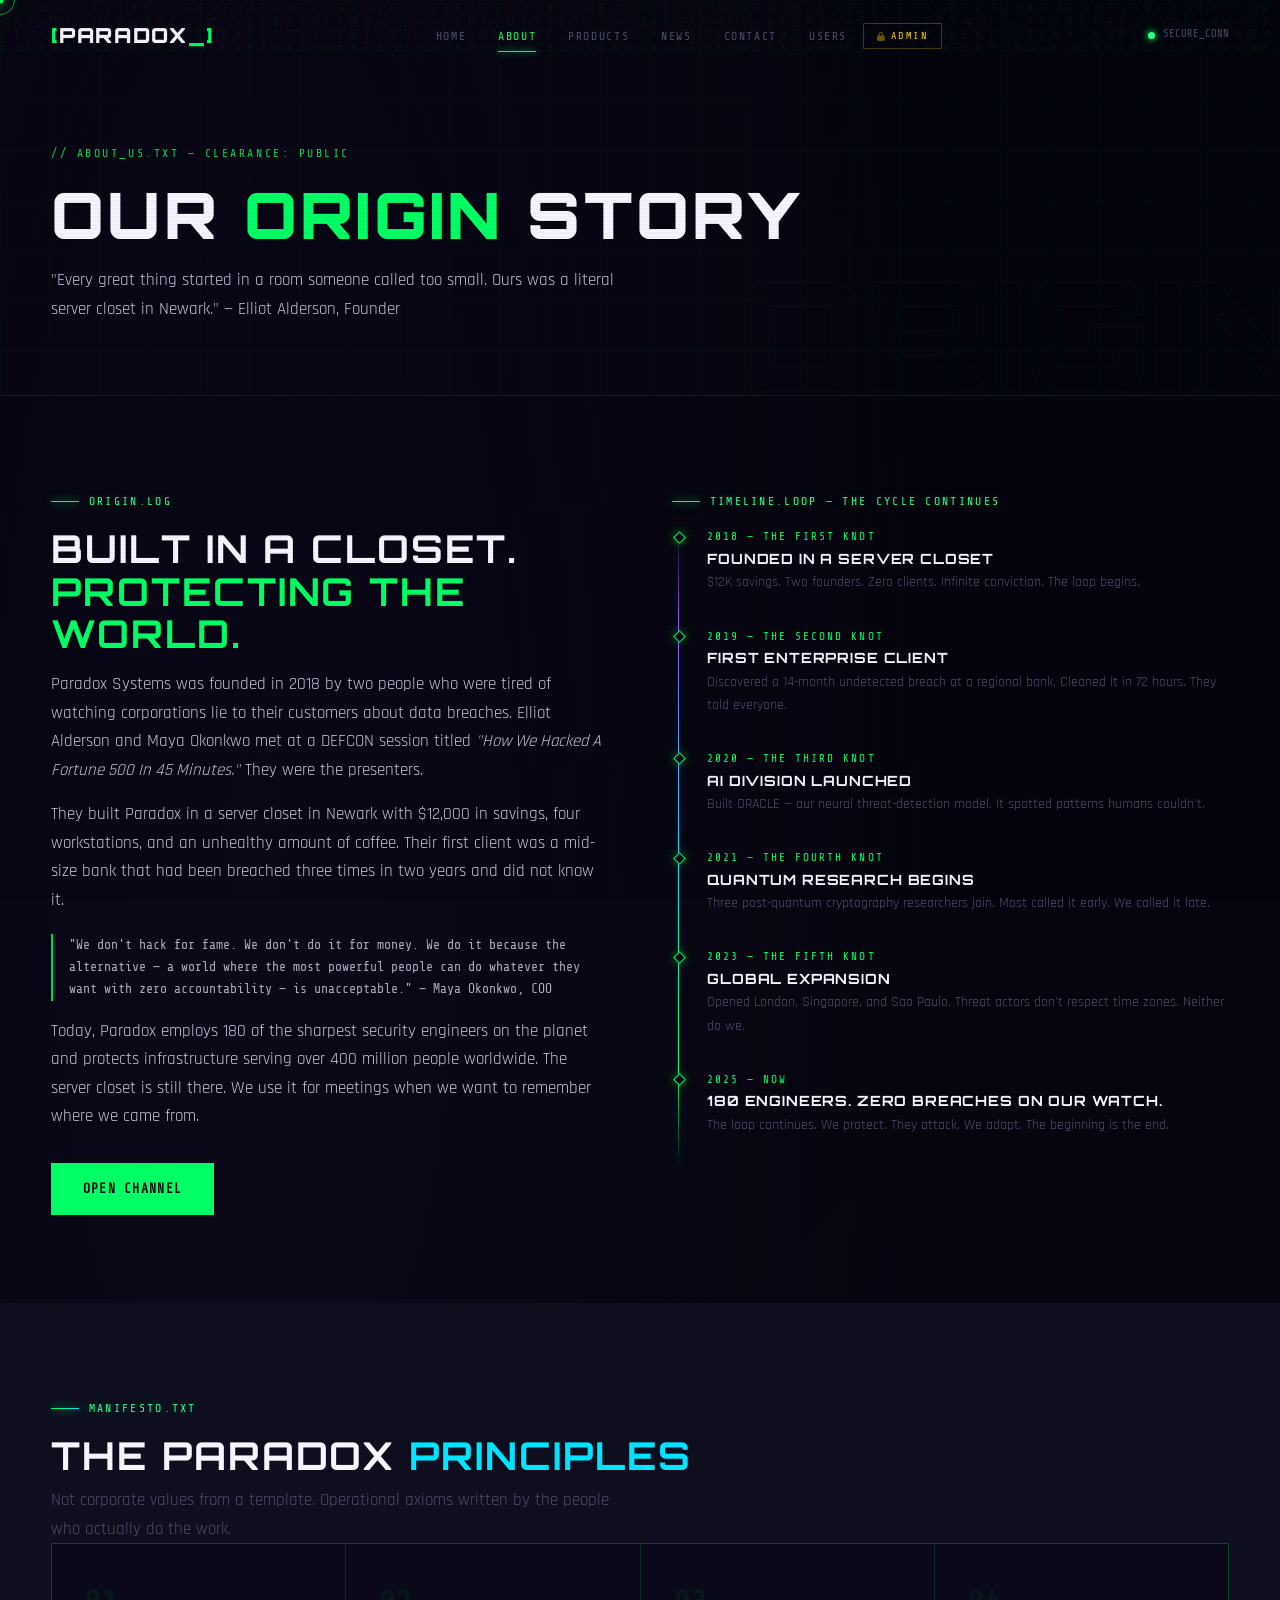
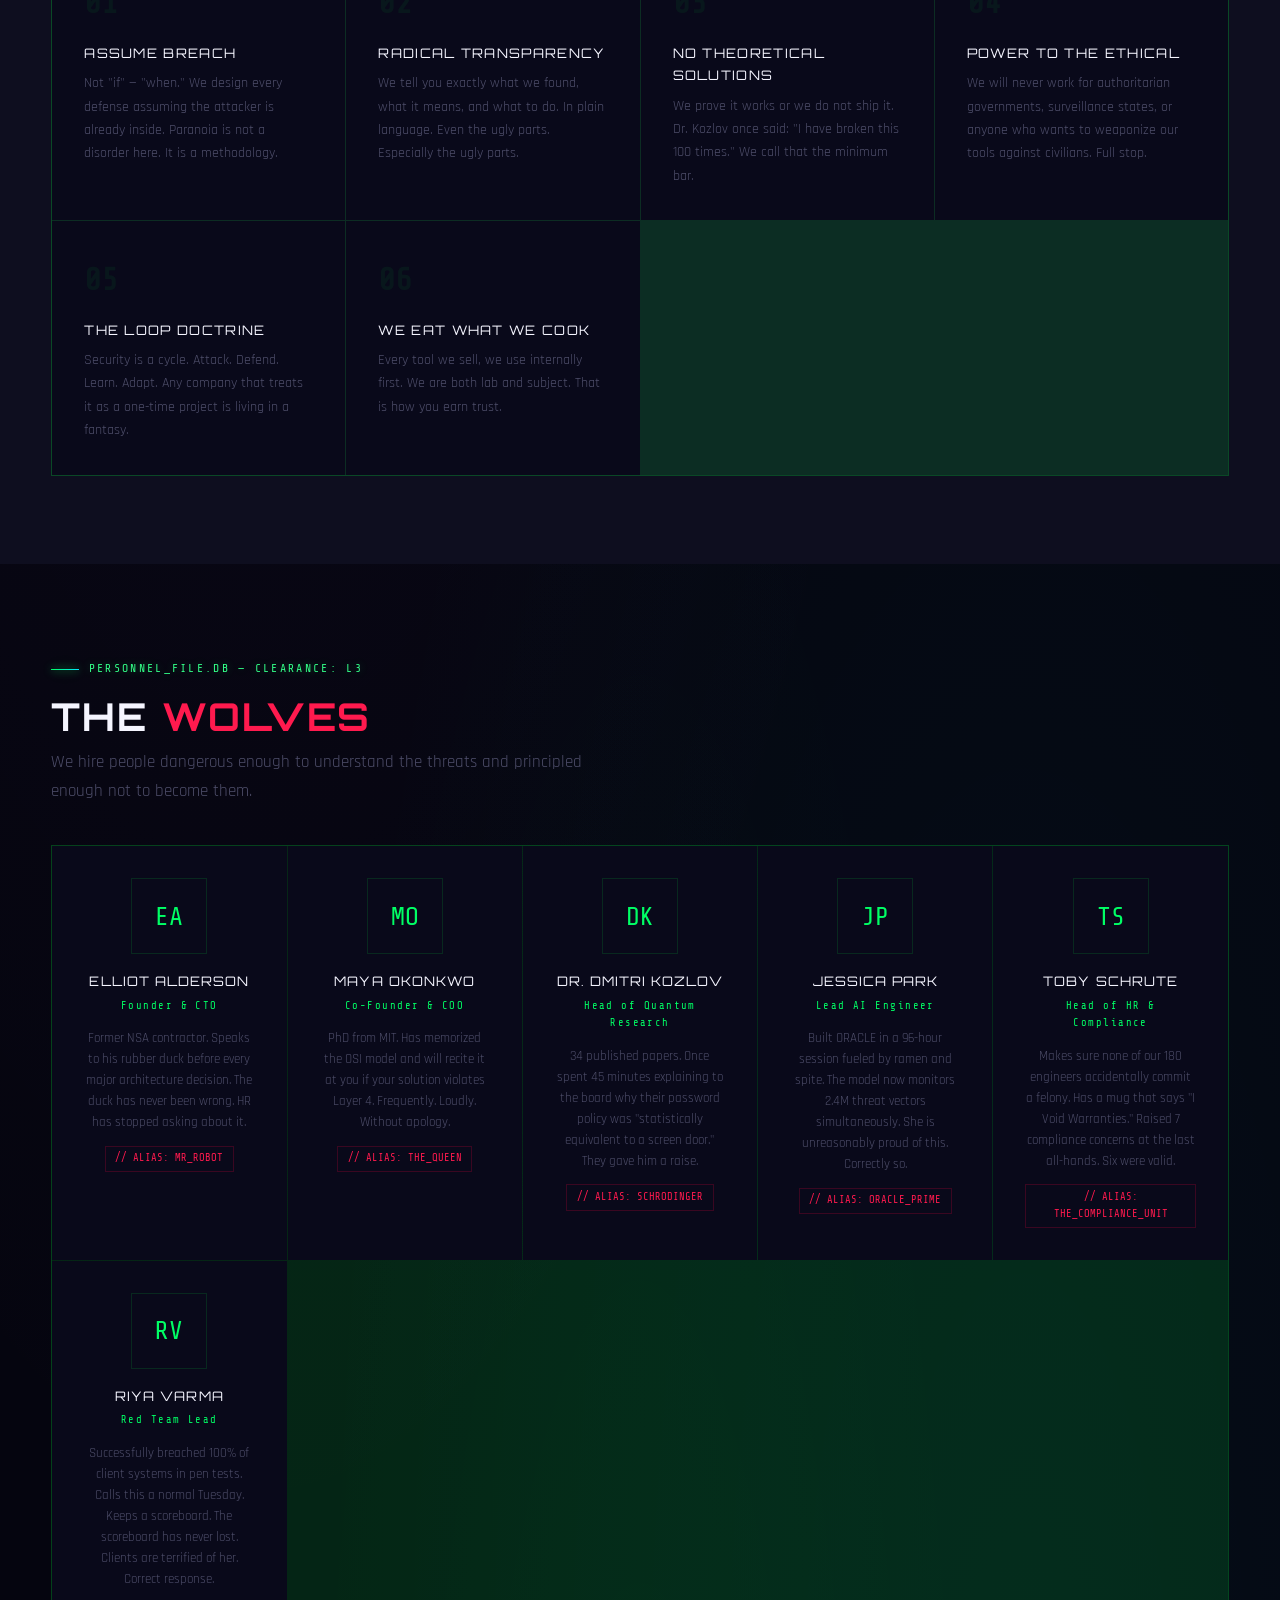
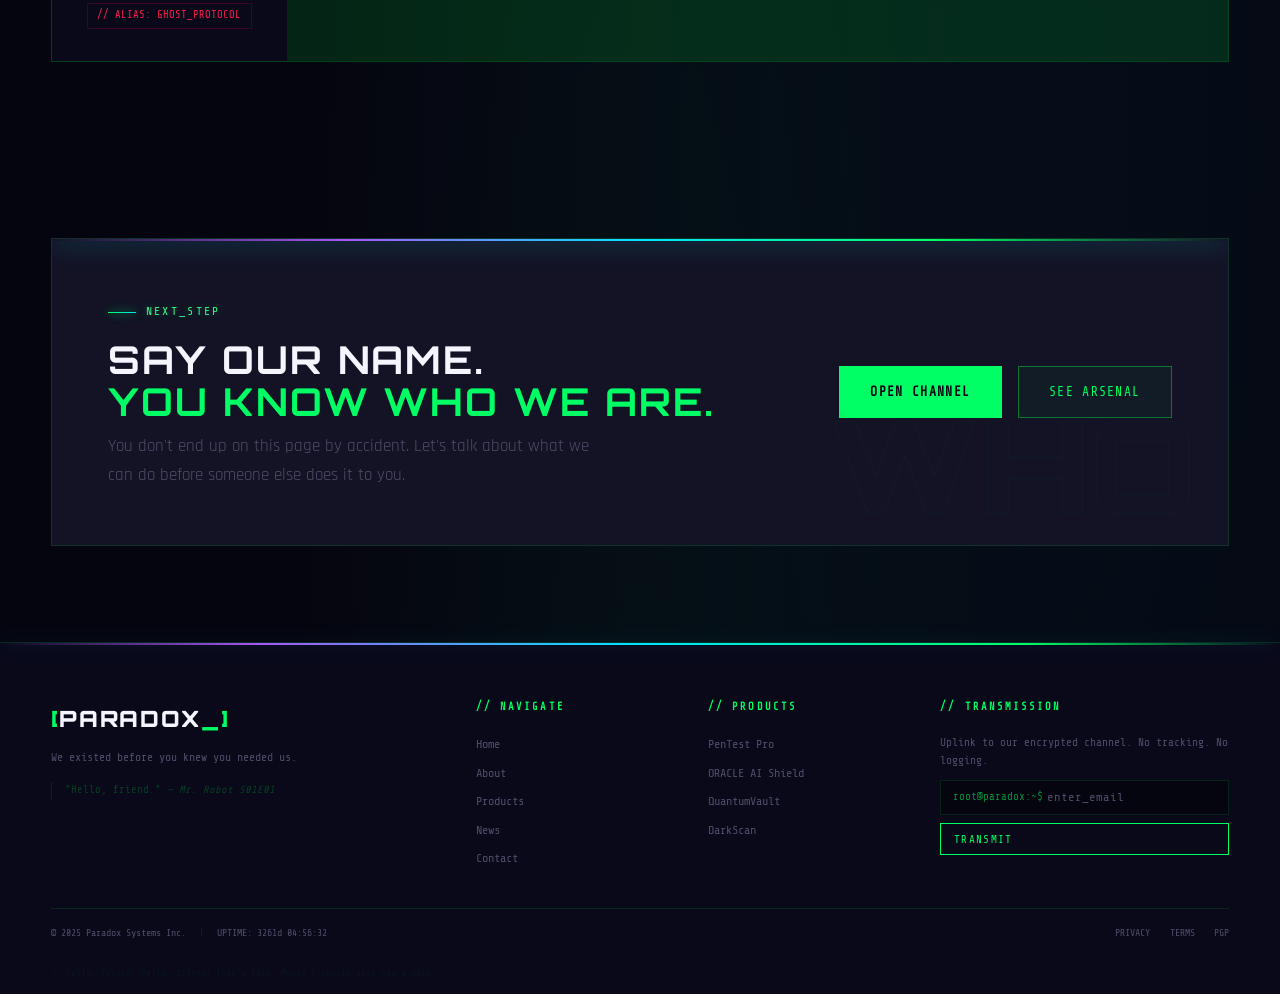
==== commit 76b87547: "adds user form and missing user fields" ====
--- a/about.html
+++ b/about.html
@@ -29,6 +29,7 @@
       <li><a href="products.php" class="nav-link">Products</a></li>
       <li><a href="news.html"     class="nav-link">News</a></li>
       <li><a href="contact.php"   class="nav-link">Contact</a></li>
+      <li><a href="users.php" class="nav-link">Users</a></li>
       <li><a href="login.php" class="nav-link" style="color:var(--gold);border:1px solid rgba(255,215,0,.25);padding:.4rem .8rem;font-size:.64rem;"><i class="fa-solid fa-lock" style="margin-right:.3rem;font-size:.55rem;"></i>Admin</a></li>
     </ul>
     <div class="nav-status"><span class="status-dot"></span><span id="navStatus">SECURE_CONN</span></div>
